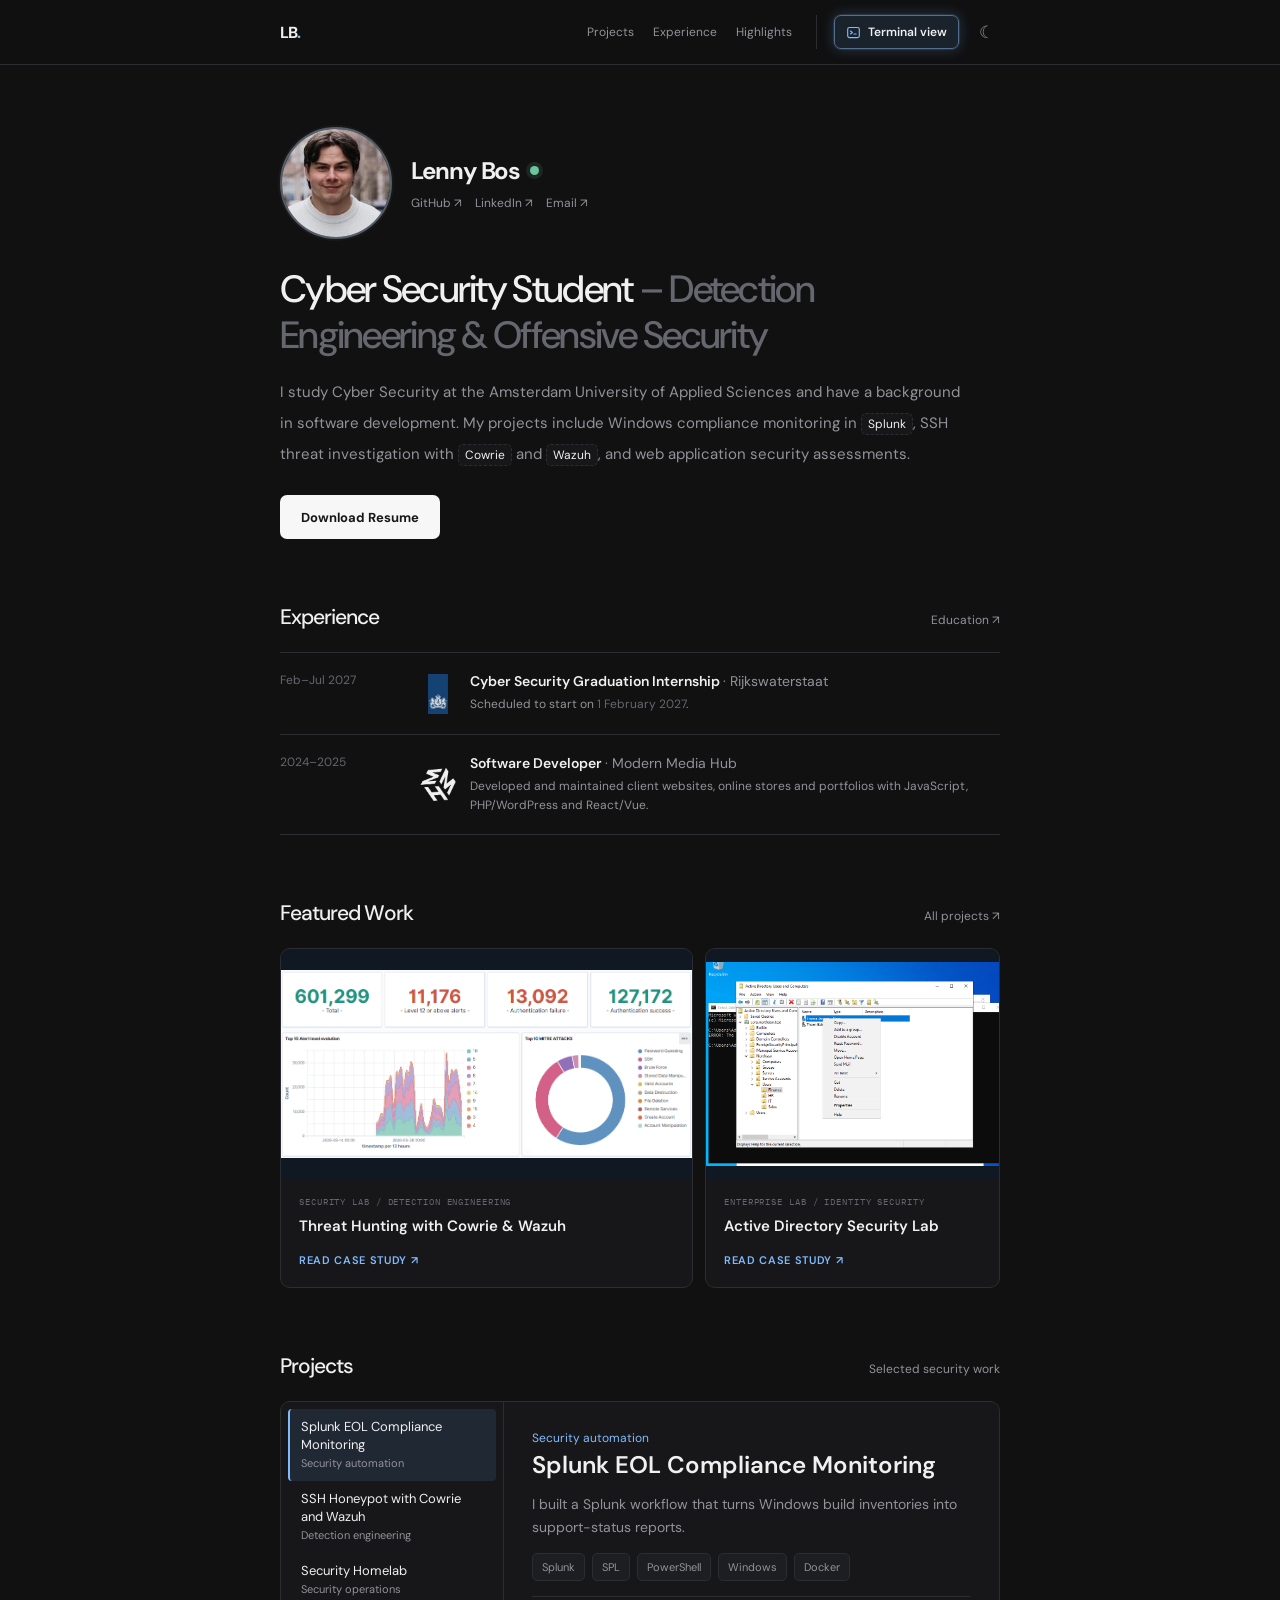
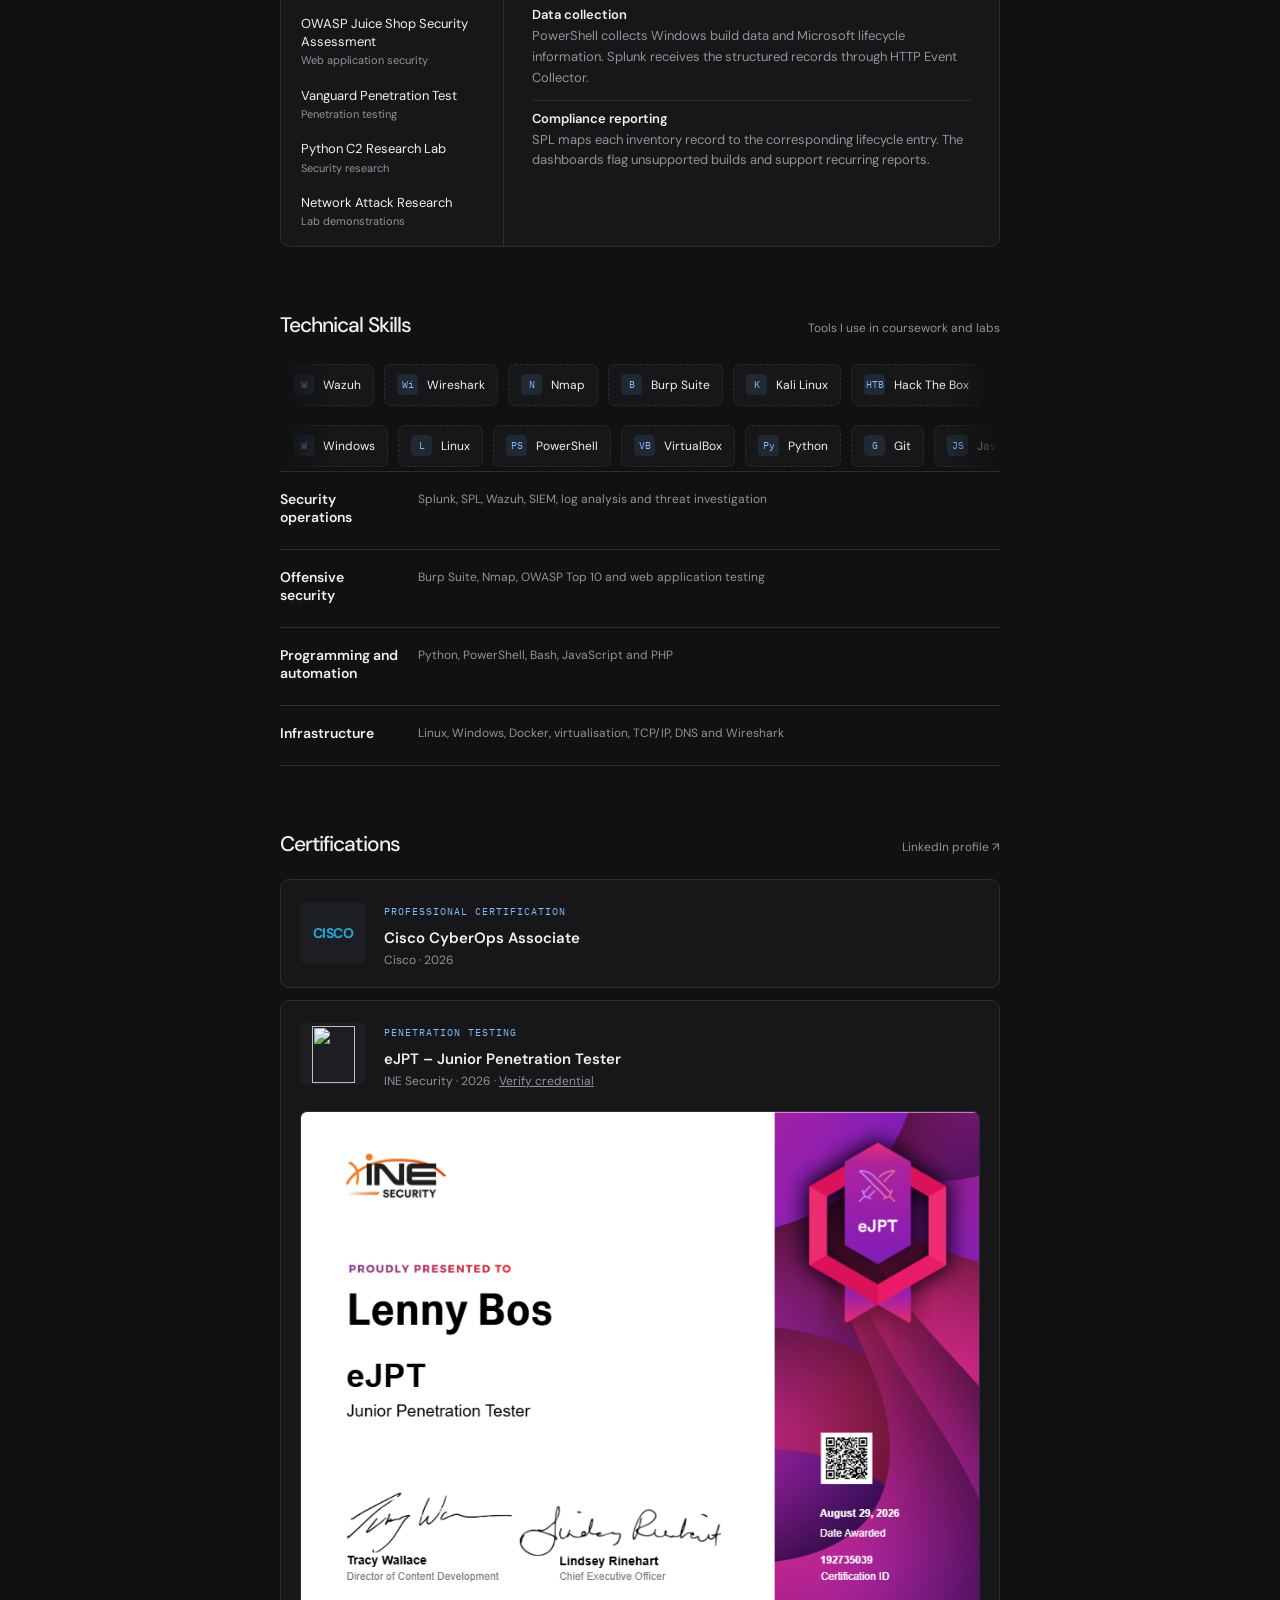
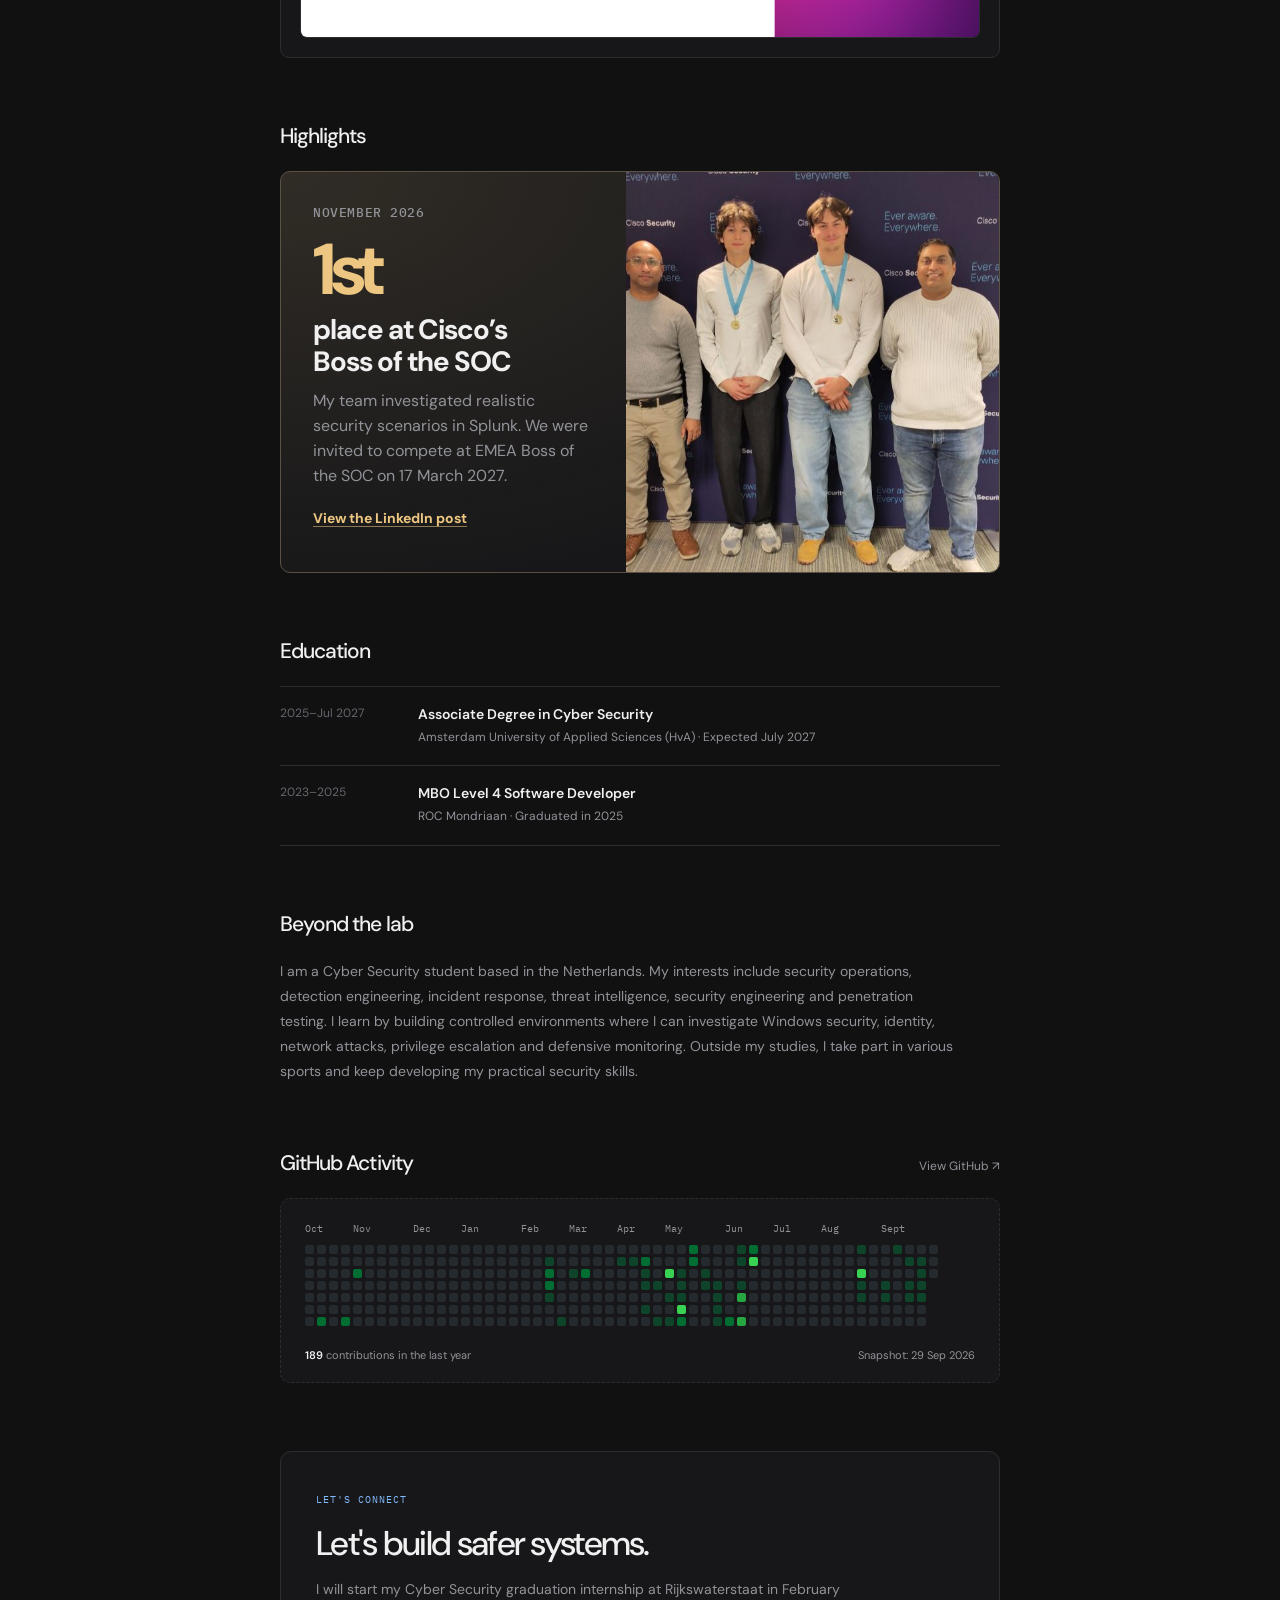
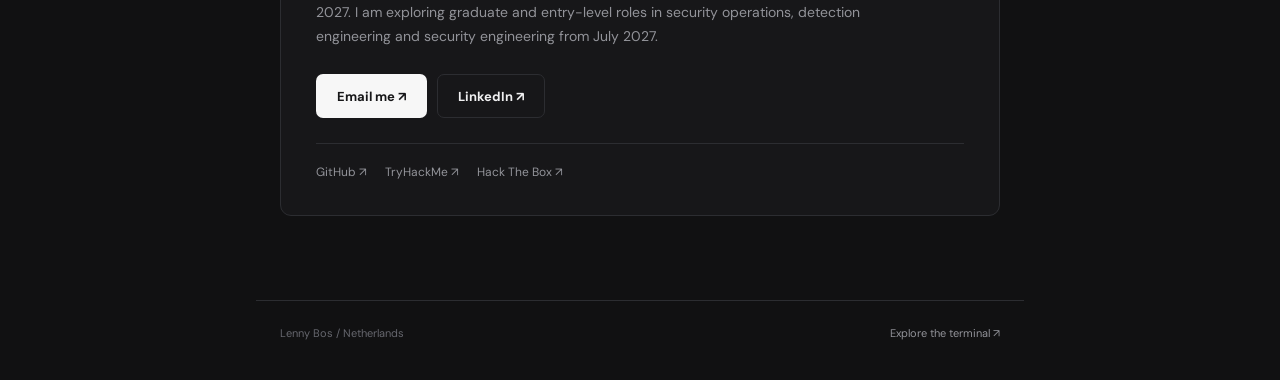
==== index.html @ 0b6cecb2 "a" ====
<!doctype html>
<html lang="en">
<head>
  <meta charset="UTF-8" />
  <meta name="viewport" content="width=device-width, initial-scale=1.0" />
  <meta name="color-scheme" content="dark light" />
  <title>Lenny Bos - Cyber Security Portfolio</title>
  <link rel="icon" href="./favicon.ico" sizes="16x16 32x32 48x48" />
  <meta name="description" content="Lenny Bos is a Cyber Security student and incoming Rijkswaterstaat intern. Explore projects in detection engineering, Splunk, Wazuh and web application security." />
  <link rel="preconnect" href="https://fonts.googleapis.com" />
  <link rel="preconnect" href="https://fonts.gstatic.com" crossorigin />
  <link href="https://fonts.googleapis.com/css2?family=DM+Sans:wght@400;500;600;700&family=IBM+Plex+Mono:wght@400;500;600&display=swap" rel="stylesheet" />
  <link rel="stylesheet" href="./portfolio.css" />
</head>
<body class="page-portfolio">
  <header class="site-header">
    <div class="site-header__inner">
      <a class="brand" href="#top" aria-label="Lenny Bos, back to top">LB<span>.</span></a>
      <nav class="site-nav" aria-label="Main navigation">
        <a href="#projects">Projects</a><a href="#experience">Experience</a><a href="#highlights">Highlights</a>
      </nav>
      <div class="site-actions">
        <a class="terminal-link" href="./terminal.html">
          <svg class="terminal-link__icon" viewBox="0 0 20 20" fill="none" aria-hidden="true" focusable="false">
            <rect x="2.25" y="3.25" width="15.5" height="13.5" rx="2.5" stroke="currentColor" stroke-width="1.5" />
            <path d="m6 8 2.5 2L6 12m4.5 0h3" stroke="currentColor" stroke-width="1.5" stroke-linecap="round" stroke-linejoin="round" />
          </svg>
          <span>Terminal view</span>
        </a>
        <button class="theme-toggle" type="button" aria-label="Enable light mode" aria-pressed="true"><span class="theme-toggle__icon" aria-hidden="true">☀</span><span class="theme-toggle__icon" aria-hidden="true">☾</span></button>
      </div>
    </div>
  </header>
  <main class="site-main" id="top">
    <section class="hero" aria-labelledby="hero-name">
      <div class="identity">
        <div class="avatar"><img src="./media/lenny-bos.webp" alt="Portrait of Lenny Bos" width="112" height="112" /></div>
        <div class="identity__copy">
          <div class="identity__name-line"><h1 id="hero-name">Lenny Bos</h1><span class="availability-dot" title="Exploring graduate and entry-level opportunities from July 2027" aria-hidden="true"></span></div>
          <div class="socials" aria-label="Profiles and contact">
            <a href="https://github.com/johanlieber23" target="_blank" rel="noopener noreferrer">GitHub ↗</a>
            <a href="https://www.linkedin.com/in/lennybos" target="_blank" rel="noopener noreferrer">LinkedIn ↗</a>
            <a href="mailto:lenny.bos07@gmail.com">Email ↗</a>
          </div>
        </div>
      </div>
      <h2 class="hero__headline">Cyber Security Student <span>– Detection Engineering &amp; Offensive Security</span></h2>
      <p class="hero__intro">I study Cyber Security at the Amsterdam University of Applied Sciences and have a background in software development. My projects include Windows compliance monitoring in <span class="inline-tag">Splunk</span>, SSH threat investigation with <span class="inline-tag">Cowrie</span> and <span class="inline-tag">Wazuh</span>, and web application security assessments.</p>
      <a class="button button--primary" href="./cv/CV_LENNY_BOS.pdf" download="Lenny_Bos_Resume.pdf">Download Resume</a>
    </section>

    <section class="section" id="experience" aria-labelledby="experience-title">
      <div class="section-heading"><h2 id="experience-title">Experience</h2><a href="#education">Education ↗</a></div>
      <div class="experience-list">
        <article class="experience-item">
          <time>Feb–Jul 2027</time>
          <div class="experience-item__body">
            <span class="experience-logo experience-logo--rijkswaterstaat" aria-hidden="true"></span>
            <div><h3>Cyber Security Graduation Internship <span>· Rijkswaterstaat</span></h3><p>Scheduled to start on <time datetime="2027-02-01">1 February 2027</time>.</p></div>
          </div>
        </article>
        <article class="experience-item">
          <time>2024–2025</time>
          <div class="experience-item__body">
            <span class="experience-logo experience-logo--modern-media-hub" aria-hidden="true"></span>
            <div><h3>Software Developer <span>· Modern Media Hub</span></h3><p>Developed and maintained client websites, online stores and portfolios with JavaScript, PHP/WordPress and React/Vue.</p></div>
          </div>
        </article>
      </div>
    </section>

    <section class="section featured" aria-labelledby="featured-title">
      <div class="section-heading"><h2 id="featured-title">Featured Work</h2><a href="#projects">All projects ↗</a></div>
      <div class="featured-grid">
        <a class="feature-card feature-card--hunt" id="cowrie-writeup" href="https://medium.com/meetcyber/building-a-threat-hunting-lab-with-cowrie-wazuh-analyzing-nearly-600-000-real-attack-events-12b21b0440cb" target="_blank" rel="noopener noreferrer">
          <div class="feature-card__visual"><img class="feature-card__image" src="./media/wazuh-threat-hunting.png" alt="Wazuh dashboard showing 601,299 attack events and top MITRE ATT&CK categories" width="953" height="434" loading="lazy" /></div>
          <div class="feature-card__caption"><span>SECURITY LAB / DETECTION ENGINEERING</span><h3>Threat Hunting with Cowrie &amp; Wazuh</h3><small>Read case study ↗</small></div>
        </a>
        <a class="feature-card feature-card--ad" id="active-directory-writeup" href="https://medium.com/@lb0z/building-my-first-enterprise-active-directory-lab-from-scratch-e3ef325e29bb?sharedUserId=lb0z" target="_blank" rel="noopener noreferrer">
          <div class="feature-card__visual"><img class="feature-card__image" src="./media/active-directory-lab.png" alt="Active Directory Users and Computers in the enterprise lab" width="930" height="650" loading="lazy" /></div>
          <div class="feature-card__caption"><span>ENTERPRISE LAB / IDENTITY SECURITY</span><h3>Active Directory Security Lab</h3><small>Read case study ↗</small></div>
        </a>
      </div>
    </section>

    <section class="section" id="projects" aria-labelledby="projects-title">
      <div class="section-heading"><h2 id="projects-title">Projects</h2><span>Selected security work</span></div>
      <div class="project-list project-list--compact">
        <article class="project" id="splunk-eol">
          <div class="project__icon" aria-hidden="true">01</div>
          <div class="project__body">
            <div class="project__top"><h3>Splunk EOL Compliance Monitoring</h3><span>Security automation</span></div>
            <p>I built a Splunk workflow that turns Windows build inventories into support-status reports.</p>
            <ul class="project__tags"><li>Splunk</li><li>SPL</li><li>PowerShell</li><li>Windows</li><li>Docker</li></ul>
            <dl class="project__details">
              <div><dt>Data collection</dt><dd>PowerShell collects Windows build data and Microsoft lifecycle information. Splunk receives the structured records through HTTP Event Collector.</dd></div>
              <div><dt>Compliance reporting</dt><dd>SPL maps each inventory record to the corresponding lifecycle entry. The dashboards flag unsupported builds and support recurring reports.</dd></div>
            </dl>
          </div>
        </article>
        <article class="project" id="cowrie-wazuh">
          <div class="project__icon" aria-hidden="true">02</div>
          <div class="project__body">
            <div class="project__top"><h3>SSH Honeypot with Cowrie and Wazuh</h3><span>Detection engineering</span></div>
            <p>I deployed a public Cowrie SSH honeypot and built a Wazuh dashboard to investigate real login attempts and session activity.</p>
            <ul class="project__tags"><li>Cowrie</li><li>Wazuh</li><li>OpenSearch</li><li>Linux</li><li>SSH</li><li>Log analysis</li></ul>
            <dl class="project__details">
              <div><dt>Detection pipeline</dt><dd>Cowrie records SSH interactions. I wrote Wazuh decoders and rules to turn those logs into alerts indexed in OpenSearch.</dd></div>
              <div><dt>Investigation</dt><dd>The honeypot collected roughly 600,000 attack events in just over two weeks. I reconstructed a session in Wazuh and found that the alert label alone gave an incomplete picture of the activity.</dd></div>
              <div><dt>In development</dt><dd>I’m integrating threat intelligence and adding new detections in Wazuh.</dd></div>
            </dl>
            <div class="project__links">
              <a href="https://medium.com/meetcyber/building-a-threat-hunting-lab-with-cowrie-wazuh-analyzing-nearly-600-000-real-attack-events-12b21b0440cb" target="_blank" rel="noopener noreferrer">Read the Cowrie case study</a>
            </div>
          </div>
        </article>
        <article class="project" id="security-homelab">
          <div class="project__icon" aria-hidden="true">03</div>
          <div class="project__body">
            <div class="project__top"><h3>Security Homelab</h3><span>Security operations</span></div>
            <p>I built an isolated lab to practise investigating security events in Wazuh.</p>
            <ul class="project__tags"><li>Wazuh</li><li>VirtualBox</li><li>Linux</li><li>Windows</li><li>SIEM</li></ul>
            <dl class="project__details">
              <div><dt>Lab setup</dt><dd>I separated the simulation, target and monitoring roles across virtual machines in VirtualBox and configured Wazuh for central monitoring.</dd></div>
              <div><dt>Alert review</dt><dd>I compared known activity from controlled simulations with the events and alerts visible in the SIEM.</dd></div>
            </dl>
            <div class="project__links">
              <a href="https://medium.com/@lb0z/building-my-first-enterprise-active-directory-lab-from-scratch-e3ef325e29bb" target="_blank" rel="noopener noreferrer">Related write-up: Active Directory lab</a>
            </div>
          </div>
        </article>
        <article class="project" id="juice-shop">
          <div class="project__icon" aria-hidden="true">04</div>
          <div class="project__body">
            <div class="project__top"><h3>OWASP Juice Shop Security Assessment</h3><span>Web application security</span></div>
            <p>I assessed an intentionally vulnerable web application in a controlled lab using Burp Suite and the OWASP Top 10.</p>
            <ul class="project__tags"><li>Burp Suite</li><li>OWASP Top 10</li><li>Web application testing</li></ul>
            <dl class="project__details">
              <div><dt>Scope</dt><dd>The assessment covered SQL injection, cross-site scripting, insecure direct object references and authentication weaknesses.</dd></div>
              <div><dt>Reporting</dt><dd>I documented the impact of each finding and possible fixes.</dd></div>
            </dl>
          </div>
        </article>
        <details class="project-list__more">
          <summary>More projects (3)</summary>
          <div class="project-list">
            <article class="project" id="vanguard-pentest"><div class="project__icon" aria-hidden="true">05</div><div class="project__body"><div class="project__top"><h3>Vanguard Penetration Test</h3><span>Penetration testing</span></div><p>I reviewed Windows privilege boundaries in a grey-box assessment and documented the risks and recommended fixes in a report.</p><ul class="project__tags"><li>Windows</li><li>PowerShell</li><li>PrivescCheck</li><li>Reporting</li></ul><p class="project__note">School assessment in a controlled lab for a fictional organisation.</p><div class="project__links"><a href="./documents/Pentest_Vanguard.pdf" target="_blank" rel="noopener noreferrer">Read the assessment report (PDF)</a></div></div></article>
            <article class="project" id="python-c2"><div class="project__icon" aria-hidden="true">06</div><div class="project__body"><div class="project__top"><h3>Python C2 Research Lab</h3><span>Security research</span></div><p>Python-based remote administration proof of concept controlled through a Discord bot, built to study command-and-control behaviour and its defensive implications.</p><ul class="project__tags"><li>Python</li><li>C2 research</li><li>Isolated lab</li></ul><p class="project__note">Source code and downloads are intentionally unpublished.</p></div></article>
            <article class="project" id="network-attack-research"><div class="project__icon" aria-hidden="true">07</div><div class="project__body"><div class="project__top"><h3>Network Attack Research</h3><span>Lab demonstrations</span></div><p>Controlled demonstrations of network attack techniques, their impact and how to detect or mitigate them.</p><div class="project__links"><a href="https://youtu.be/Q5j742jkTKk" target="_blank" rel="noopener noreferrer">Man-in-the-Middle ↗</a><a href="https://youtu.be/SgbNDNdCYZ4" target="_blank" rel="noopener noreferrer">DNS Spoofing ↗</a><a href="https://youtu.be/0zw26tSzFls" target="_blank" rel="noopener noreferrer">DoS Research ↗</a></div></div></article>
          </div>
        </details>
      </div>
    </section>

    <section class="section" id="technologies" aria-labelledby="technologies-title">
      <div class="section-heading"><h2 id="technologies-title">Technical Skills</h2><span>Tools I use in coursework and labs</span></div>
      <div class="tech-marquee" data-tech-list="security" aria-label="Security and monitoring tools"><p>Wazuh · Wireshark · Nmap · Burp Suite · Kali Linux · Hack The Box · TryHackMe</p></div>
      <div class="tech-marquee tech-marquee--reverse" data-tech-list="development" aria-label="Systems and development tools"><p>Windows · Linux · PowerShell · VirtualBox · Python · Git · JavaScript · React · WordPress</p></div>
      <div>
        <div class="education-item"><h3>Security operations</h3><p>Splunk, SPL, Wazuh, SIEM, log analysis and threat investigation</p></div>
        <div class="education-item"><h3>Offensive security</h3><p>Burp Suite, Nmap, OWASP Top 10 and web application testing</p></div>
        <div class="education-item"><h3>Programming and automation</h3><p>Python, PowerShell, Bash, JavaScript and PHP</p></div>
        <div class="education-item"><h3>Infrastructure</h3><p>Linux, Windows, Docker, virtualisation, TCP/IP, DNS and Wireshark</p></div>
      </div>
    </section>

    <section class="section" id="certifications" aria-labelledby="certifications-title">
      <div class="section-heading"><h2 id="certifications-title">Certifications</h2><a href="https://www.linkedin.com/in/lennybos/" target="_blank" rel="noopener noreferrer">LinkedIn profile ↗</a></div>
      <div class="certificate-list">
        <article class="certificate"><div class="certificate__issuer certificate__issuer--cisco" aria-hidden="true"><img src="https://cdn.simpleicons.org/cisco/1BA0D7" alt="" width="44" height="44" loading="lazy" onerror="this.hidden=true;this.nextElementSibling.hidden=false"><span hidden>CISCO</span></div><div><span class="eyebrow">PROFESSIONAL CERTIFICATION</span><h3>Cisco CyberOps Associate</h3><p>Cisco · 2026</p></div></article>
        <article class="certificate certificate--document">
          <div class="certificate__summary">
            <div class="certificate__issuer certificate__issuer--ine" aria-hidden="true"><img src="https://us-east-1.graphassets.com/AwCYQkwjSUCbfkm08Ct1Mz/cmcc3wze0lx3007irps13e6k3" alt="" width="43" height="57" loading="lazy" /></div>
            <div><span class="eyebrow">PENETRATION TESTING</span><h3>eJPT – Junior Penetration Tester</h3><p>INE Security · 2026 · <a href="https://certs.ine.com/be597e32-3354-403e-9b17-cd4957b61afb" target="_blank" rel="noopener noreferrer">Verify credential</a></p></div>
          </div>
          <a class="certificate__document-link" href="./media/ejpt-certificate-lenny-bos.png" target="_blank" rel="noopener noreferrer" aria-label="View Lenny Bos's eJPT certificate at full size">
            <img class="certificate__document-image" src="./media/ejpt-certificate-lenny-bos.png" alt="eJPT Junior Penetration Tester certificate awarded to Lenny Bos on August 29, 2026" width="783" height="607" loading="lazy" />
          </a>
        </article>
      </div>
    </section>

    <section class="section" id="highlights" aria-labelledby="highlights-title">
      <div class="section-heading"><h2 id="highlights-title">Highlights</h2></div>
      <article class="highlight-award" id="bots-achievement">
        <div class="highlight-award__body">
          <time class="highlight-meta" datetime="2026-11">November 2026</time>
          <h3><strong>1st</strong> place at Cisco’s<br /> Boss of the SOC</h3>
          <p>My team investigated realistic security scenarios in Splunk. We were invited to compete at EMEA Boss of the SOC on <time datetime="2027-03-17">17 March 2027</time>.</p>
          <a class="highlight-link" href="https://nl.linkedin.com/posts/lennybos_cybersecurity-splunk-bots-activity-7529114454551203840-PKvB" target="_blank" rel="noopener noreferrer">View the LinkedIn post</a>
        </div>
        <img class="highlight-award__photo" src="./media/bots-first-place.jpg" alt="Two medal winners and two other attendees in front of the Cisco Security backdrop" width="800" height="600" loading="lazy" decoding="async" />
      </article>
    </section>

    <section class="section" id="education" aria-labelledby="education-title">
      <div class="section-heading"><h2 id="education-title">Education</h2></div>
      <div class="education-item"><time>2025–Jul 2027</time><div><h3>Associate Degree in Cyber Security</h3><p>Amsterdam University of Applied Sciences (HvA) · Expected July 2027</p></div></div>
      <div class="education-item"><time>2023–2025</time><div><h3>MBO Level 4 Software Developer</h3><p>ROC Mondriaan · Graduated in 2025</p></div></div>
    </section>

    <section class="section about" id="about" aria-labelledby="about-title"><div class="section-heading"><h2 id="about-title">Beyond the lab</h2></div><p>I am a Cyber Security student based in the Netherlands. My interests include security operations, detection engineering, incident response, threat intelligence, security engineering and penetration testing. I learn by building controlled environments where I can investigate Windows security, identity, network attacks, privilege escalation and defensive monitoring. Outside my studies, I take part in various sports and keep developing my practical security skills.</p></section>

    <section class="section" id="github-activity" aria-labelledby="github-activity-title">
      <div class="section-heading"><h2 id="github-activity-title">GitHub Activity</h2><a href="https://github.com/johanlieber23" target="_blank" rel="noopener noreferrer">View GitHub ↗</a></div>
      <div class="github-activity">
        <div class="github-activity__scroll" aria-label="GitHub contributions from 28 September 2025 to 29 September 2026">
          <div class="github-activity__months" id="github-months" aria-hidden="true"></div>
          <div class="github-activity__grid" id="github-grid" role="img" aria-label="189 GitHub contributions from 28 September 2025 to 29 September 2026"></div>
        </div>
        <div class="github-activity__footer"><span><strong>189</strong> contributions in the last year</span><span>Snapshot: 29 Sep 2026</span></div>
      </div>
    </section>

    <section class="contact" id="contact" aria-labelledby="contact-title"><span class="eyebrow">LET'S CONNECT</span><h2 id="contact-title">Let's build safer systems.</h2><p>I will start my Cyber Security graduation internship at Rijkswaterstaat in February 2027. I am exploring graduate and entry-level roles in security operations, detection engineering and security engineering from July 2027.</p><div class="contact__actions"><a class="button button--primary" href="mailto:lenny.bos07@gmail.com">Email me ↗</a><a class="button button--secondary" href="https://www.linkedin.com/in/lennybos" target="_blank" rel="noopener noreferrer">LinkedIn ↗</a></div><div class="contact__profiles"><a href="https://github.com/johanlieber23" target="_blank" rel="noopener noreferrer">GitHub ↗</a><a href="https://tryhackme.com/p/lb0z" target="_blank" rel="noopener noreferrer">TryHackMe ↗</a><a href="https://ctf.hackthebox.com/user/profile/1011845" target="_blank" rel="noopener noreferrer">Hack The Box ↗</a></div></section>
  </main>
  <footer class="site-footer"><span>Lenny Bos / Netherlands</span><a href="./terminal.html">Explore the terminal ↗</a></footer>
  <script src="./theme.js" defer></script>
  <script src="./portfolio.js" defer></script>
  <script src="./project-layouts.js" defer></script>
</body>
</html>
---- portfolio.css ----
:root {
  --bg: #111112;
  --surface: #171719;
  --surface-raised: #1d1e21;
  --line: #2c2d31;
  --text: #f0f0f1;
  --muted: #929399;
  --subtle: #66676e;
  --accent: #80bbff;
  --accent-soft: rgba(96, 163, 238, .12);
  --white-button: #f7f7f7;
  --button-text: #171719;
  color-scheme: dark;
}
html[data-theme="light"] {
  --bg: #fafafa;
  --surface: #fff;
  --surface-raised: #f1f3f5;
  --line: #e3e5e8;
  --text: #202126;
  --muted: #63666f;
  --subtle: #8b8f97;
  --accent: #1769bc;
  --accent-soft: rgba(23, 105, 188, .09);
  --white-button: #202126;
  --button-text: #fff;
  color-scheme: light;
}
* { box-sizing: border-box; }
html { scroll-behavior: smooth; }
body { margin: 0; background: var(--bg); color: var(--text); font-family: "DM Sans", Arial, sans-serif; -webkit-font-smoothing: antialiased; }
a { color: inherit; }
button { font: inherit; }
::selection { background: var(--accent); color: var(--bg); }
:focus-visible { outline: 2px solid var(--accent); outline-offset: 4px; }

.site-header { position: sticky; top: 0; z-index: 10; border-bottom: 1px solid var(--line); background: color-mix(in srgb, var(--bg) 91%, transparent); backdrop-filter: blur(14px); }
.site-header__inner { width: min(768px, 100%); min-height: 64px; margin: auto; padding: 0 24px; display: flex; align-items: center; gap: 24px; }
.brand { font-size: 16px; font-weight: 700; letter-spacing: -.055em; text-decoration: none; margin-right: auto; }
.brand span { color: var(--accent); }
.site-nav, .site-actions { display: flex; align-items: center; gap: 19px; }
.site-nav a, .terminal-link { color: var(--muted); font-size: 12px; text-decoration: none; white-space: nowrap; transition: color .2s; }
.site-nav a:hover, .terminal-link:hover, .socials a:hover { color: var(--text); }
.site-actions { gap: 13px; padding-left: 17px; border-left: 1px solid var(--line); }
.terminal-link { display: inline-flex; align-items: center; gap: 7px; padding: 8px 11px; border: 1px solid color-mix(in srgb, var(--accent) 45%, var(--line)); border-radius: 7px; background: var(--accent-soft); color: var(--text); font-weight: 600; box-shadow: 0 0 0 1px color-mix(in srgb, var(--accent) 12%, transparent), 0 0 14px color-mix(in srgb, var(--accent) 24%, transparent); transition: border-color .2s, box-shadow .2s, transform .2s; }
.terminal-link:hover { border-color: var(--accent); box-shadow: 0 0 0 1px color-mix(in srgb, var(--accent) 28%, transparent), 0 0 22px color-mix(in srgb, var(--accent) 38%, transparent); transform: translateY(-1px); }
.terminal-link__icon { width: 15px; height: 15px; flex: none; color: var(--accent); }
.theme-toggle { width: 28px; height: 28px; display: grid; place-items: center; border: 0; padding: 0; background: transparent; color: var(--muted); cursor: pointer; }
.theme-toggle:hover { color: var(--text); }
.theme-toggle__icon { grid-area: 1 / 1; font-size: 17px; line-height: 1; }
.theme-toggle__icon:first-child { display: none; }
html[data-theme="light"] .theme-toggle__icon:first-child { display: block; }
html[data-theme="light"] .theme-toggle__icon:last-child { display: none; }

.site-main { width: min(768px, 100%); margin: 0 auto; padding: 0 24px 84px; }
.hero { padding: 62px 0 0; }
.identity { display: flex; align-items: center; gap: 19px; margin-bottom: 28px; }
.avatar { width: 112px; height: 112px; flex: none; overflow: hidden; border: 2px solid #555d68; border-radius: 50%; background: #192938; box-shadow: 0 0 0 2px rgba(255,255,255,.03); }
.avatar img { display: block; width: 100%; height: 100%; object-fit: cover; }
.identity__name-line { display: flex; align-items: center; gap: 10px; }
.identity h1 { margin: 0; font-size: 24px; font-weight: 700; letter-spacing: -.045em; }
.availability-dot, .status-light { display: inline-block; width: 9px; height: 9px; flex: none; border-radius: 50%; background: #6ec49c; box-shadow: 0 0 0 4px rgba(110,196,156,.12); }
.socials { display: flex; flex-wrap: wrap; gap: 13px; margin-top: 9px; }
.socials a { color: var(--muted); font-size: 12px; text-decoration: none; transition: color .2s; }
.hero__headline { max-width: 700px; margin: 0 0 19px; font-size: clamp(28px, 4vw, 38px); line-height: 1.2; font-weight: 500; letter-spacing: -.045em; }
.hero__headline span { color: var(--subtle); }
.hero__intro { max-width: 690px; margin: 0 0 26px; color: var(--muted); font-size: 15px; line-height: 2.05; }
.inline-tag { padding: 2px 6px; border: 1px dashed var(--line); border-radius: 5px; background: var(--surface); color: var(--text); font-size: 12px; white-space: nowrap; }
.button { display: inline-flex; align-items: center; justify-content: center; gap: 14px; min-height: 44px; padding: 0 20px; border: 1px solid transparent; border-radius: 7px; font-size: 13px; font-weight: 700; text-decoration: none; transition: transform .2s, background .2s, border-color .2s; }
.button:hover { transform: translateY(-2px); }
.button--primary { background: var(--white-button); color: var(--button-text); }
.button--secondary { background: transparent; color: var(--text); border-color: var(--line); }
.button--secondary:hover { border-color: var(--muted); }
.hero__status { display: flex; flex-wrap: wrap; align-items: center; gap: 10px; margin-top: 37px; padding: 16px 0; border-top: 1px solid var(--line); color: var(--muted); font-size: 12px; }
.hero__status .status-light { width: 7px; height: 7px; }
.hero__status strong { margin-left: auto; color: var(--text); font-weight: 500; }

.section { padding-top: 64px; scroll-margin-top: 80px; }
.section-heading { display: flex; align-items: baseline; justify-content: space-between; gap: 16px; margin-bottom: 21px; }
.section-heading h2 { margin: 0; font-size: 21px; font-weight: 500; letter-spacing: -.045em; }
.section-heading a, .section-heading > span { color: var(--muted); font-size: 12px; text-decoration: none; }
.section-heading a:hover { color: var(--text); }
.experience-list { border-top: 1px solid var(--line); }
.experience-item { display: grid; grid-template-columns: 120px minmax(0, 1fr); gap: 18px; padding: 19px 0; border-bottom: 1px solid var(--line); }
.experience-item__body { display: grid; grid-template-columns: 40px minmax(0, 1fr); align-items: center; gap: 12px; }
.experience-logo { display: block; width: 40px; height: 40px; justify-self: center; }
.experience-logo--rijkswaterstaat {
  /* Show only the blue emblem from the supplied image. */
  width: 19.75px;
  background: url("./media/rijkswaterstaat-logo.jpg") -11.96px -13.1px / 87.52px 63.13px no-repeat;
}
.experience-logo--modern-media-hub {
  /* Subtract the source luminance so its white backdrop becomes transparent. */
  background: var(--text);
  mask-image: linear-gradient(#000, #000), url("./media/modern-media-hub-logo.png");
  mask-mode: alpha, luminance;
  mask-composite: subtract;
  mask-size: 100% 100%, 150px auto;
  mask-position: center, -19px -54px;
  mask-repeat: no-repeat;
}
.experience-item time, .education-item time { color: var(--subtle); font-size: 12px; }
.experience-item h3, .education-item h3 { margin: 0 0 5px; font-size: 14px; font-weight: 600; }
.experience-item h3 span { color: var(--muted); font-weight: 400; }
.experience-item p, .education-item p { margin: 0; color: var(--muted); font-size: 12px; line-height: 1.6; }

.featured-grid { display: grid; grid-template-columns: 1.4fr 1fr; gap: 12px; }
.feature-card { display: flex; flex-direction: column; min-width: 0; overflow: hidden; border: 1px solid var(--line); border-radius: 10px; background: var(--surface); text-decoration: none; transition: border-color .2s, transform .2s; }
.feature-card:hover { transform: translateY(-3px); border-color: #536e89; }
.feature-card__visual { display: grid; place-items: center; height: 230px; overflow: hidden; background: #101923; }
.feature-card__image { display: block; width: 100%; height: 100%; object-fit: contain; }
.feature-card__caption { display: flex; flex-direction: column; flex: 1; padding: 17px 18px 20px; }
.feature-card__caption > span { color: var(--subtle); font: 9px "IBM Plex Mono", monospace; letter-spacing: .1em; }
.feature-card__caption h3 { margin: 9px 0 16px; font-size: 15px; font-weight: 600; line-height: 1.4; }
.feature-card__caption small { margin-top: auto; color: var(--accent); font-size: 11px; font-weight: 600; text-transform: uppercase; letter-spacing: .06em; }

.project-list { display: grid; gap: 13px; }
.project { display: flex; gap: 18px; padding: 18px; border: 1px dashed var(--line); border-radius: 10px; background: var(--surface); }
.project__icon { display: grid; place-items: center; flex: none; width: 40px; height: 40px; border: 1px solid var(--line); border-radius: 8px; background: var(--surface-raised); color: var(--accent); font: 12px "IBM Plex Mono", monospace; }
.project__body { min-width: 0; flex: 1; }
.project__top { display: flex; align-items: baseline; justify-content: space-between; gap: 12px; }
.project h3 { margin: 1px 0 8px; font-size: 15px; font-weight: 600; }
.project__top span { color: var(--subtle); font-size: 11px; white-space: nowrap; }
.project p { margin: 0; color: var(--muted); font-size: 13px; line-height: 1.65; }
.project__tags, .stack-tags { display: flex; flex-wrap: wrap; gap: 7px; padding: 0; list-style: none; }
.project__tags { margin: 14px 0; }
.project__tags li, .stack-tags li { padding: 6px 9px; border: 1px solid var(--line); border-radius: 5px; background: var(--surface-raised); color: var(--muted); font-size: 11px; }
.project .project__note { margin: 9px 0 0; color: var(--subtle); font-size: 11px; }
.project a { display: inline-block; margin-top: 14px; color: var(--accent); font-size: 12px; font-weight: 600; text-decoration: none; }
.project a:hover { text-decoration: underline; }
.project__links { display: flex; flex-wrap: wrap; gap: 2px 15px; }
.project__details { display: grid; gap: 11px; margin: 15px 0 0; }
.project__details > div { border-top: 1px solid var(--line); padding-top: 9px; }
.project__details dt { font-size: 13px; font-weight: 600; }
.project__details dd { margin: 3px 0 0; color: var(--muted); font-size: 13px; line-height: 1.6; }

.project-list--compact { grid-template-columns: repeat(2, minmax(0, 1fr)); }
.project-list--compact > .project .project__top { display: block; }
.project-list--compact > .project .project__top span { display: block; margin-bottom: 9px; white-space: normal; }
.project-list__more { grid-column: 1 / -1; }
.project-list__more > summary {
  min-height: 44px;
  padding: 11px 17px;
  border: 1px solid var(--line);
  border-radius: 9px;
  background: var(--surface);
  color: var(--accent);
  cursor: pointer;
}
.project-list__more > summary:hover { border-color: var(--accent); }
.project-list__more[open] > summary { margin-bottom: 13px; }

@media (max-width: 620px) {
  .project-list--compact { grid-template-columns: 1fr; }
}

.project-preview--index, .project-preview--spotlight {
  border: 1px solid var(--line);
  border-radius: 10px;
  background: var(--surface);
}
.project-preview--index { display: grid; grid-template-columns: minmax(0, 31%) minmax(0, 1fr); }
.project-preview__navigation { display: grid; align-content: start; border-right: 1px solid var(--line); padding: 7px; }
.project-preview__navigation a {
  display: flex;
  flex-direction: column;
  justify-content: center;
  gap: 2px;
  min-height: 44px;
  border-left: 2px solid transparent;
  border-radius: 4px;
  padding: 9px 11px;
  background: transparent;
  color: var(--text);
  text-decoration: none;
  font-size: 13px;
  line-height: 1.4;
}
.project-preview__navigation a small { color: var(--muted); font-size: 11px; }
.project-preview__navigation a:hover { background: var(--surface-raised); }
.project-preview__navigation a[aria-current="location"] {
  border-left-color: var(--accent);
  color: var(--text);
  background: var(--accent-soft);
}
.project-preview__navigation a:focus-visible { outline-offset: -2px; }
.project-preview__picker { display: none; }
.project-preview .project {
  display: block;
  margin: 0;
  padding: clamp(18px, 4vw, 28px);
  border: 0;
  background: transparent;
  scroll-margin-top: 80px;
}
.project-preview .project[hidden], .project-preview .project__icon { display: none; }
.project-preview .project__top {
  display: flex;
  flex-direction: column-reverse;
  align-items: start;
  gap: 4px;
  margin-bottom: 13px;
}
.project-preview .project__top span {
  margin: 0;
  color: var(--accent);
  font-size: 12px;
  white-space: normal;
}
.project-preview .project h3 { margin: 0; font-size: clamp(19px, 3vw, 24px); line-height: 1.25; }
.project-preview .project p { font-size: 14px; }
.project-preview .project .project__note { color: var(--muted); font-size: 12px; }
.project-preview .project__links { margin-top: 15px; padding-top: 6px; border-top: 1px solid var(--line); }
.project-preview .project__links a { display: inline-flex; align-items: center; min-height: 32px; margin-top: 0; }
.project-preview--spotlight .project { min-height: 240px; }
.project-preview--spotlight .project h3 { font-size: clamp(22px, 4vw, 32px); }
.project-preview--spotlight .project p { max-width: 67ch; }
.project-preview__controls { display: flex; justify-content: space-between; align-items: center; gap: 6px; padding: 7px 12px; border-top: 1px solid var(--line); }
.project-preview__controls button {
  min-height: 44px;
  padding: 4px 12px;
  border: 0;
  border-radius: 6px;
  background: transparent;
  color: var(--accent);
  font-size: 13px;
  cursor: pointer;
}
.project-preview__controls button:hover { background: var(--accent-soft); }
.project-preview__controls > span { color: var(--muted); font-size: 13px; white-space: nowrap; }
.project-preview__sr-only { position: absolute; width: 1px; height: 1px; overflow: hidden; clip-path: inset(50%); white-space: nowrap; }
.project-preview--accordion { display: grid; gap: 8px; }
.project-preview__disclosure { border: 1px solid var(--line); border-radius: 8px; background: var(--surface); }
.project-preview__disclosure > summary {
  display: grid;
  grid-template-columns: minmax(0, 1fr) auto 10px;
  align-items: center;
  gap: 14px;
  min-height: 46px;
  padding: 10px 16px;
  color: var(--text);
  list-style: none;
  cursor: pointer;
  font-size: 14px;
  font-weight: 600;
}
.project-preview__disclosure > summary::-webkit-details-marker { display: none; }
.project-preview__disclosure > summary:hover { color: var(--accent); }
.project-preview__disclosure > summary::after {
  content: "";
  width: 7px;
  height: 7px;
  border-bottom: 1px solid var(--accent);
  border-right: 1px solid var(--accent);
  transform: translateY(-2px) rotate(45deg);
}
.project-preview__disclosure[open] > summary::after { transform: translateY(2px) rotate(225deg); }
.project-preview__disclosure > summary small { color: var(--muted); font-size: 12px; font-weight: 400; }
.project-preview__disclosure .project { border-top: 1px solid var(--line); border-radius: 0; }
.project-preview__disclosure .project__top { display: none; }
@media (max-width: 560px) {
  .project-preview--index { display: block; }
  .project-preview__navigation { display: none; }
  .project-preview__picker {
    display: block;
    width: calc(100% - 20px);
    min-height: 44px;
    margin: 10px 10px 0;
    padding: 5px 8px;
    border: 1px solid var(--line);
    border-radius: 6px;
    background: var(--surface-raised);
    color: var(--text);
    font: inherit;
    font-size: 13px;
  }
  .project-preview__disclosure > summary { grid-template-columns: minmax(0, 1fr) 10px; gap: 10px; }
  .project-preview__disclosure > summary small { display: none; }
}

.tech-marquee { position: relative; overflow: hidden; padding: 4px 0; mask-image: linear-gradient(to right, transparent, #000 7%, #000 93%, transparent); }
.tech-marquee + .tech-marquee { margin-top: 11px; }
.tech-track { display: flex; width: max-content; animation: tech-slide 36s linear infinite; }
.tech-marquee--reverse .tech-track { animation-direction: reverse; animation-duration: 43s; }
.tech-marquee:hover .tech-track, .tech-marquee:focus-within .tech-track { animation-play-state: paused; }
.tech-set { display: flex; gap: 10px; padding-right: 10px; }
.tech-chip { display: inline-flex; align-items: center; flex: none; gap: 9px; min-height: 42px; padding: 8px 12px; border: 1px dashed var(--line); border-radius: 7px; background: var(--surface); color: var(--text); font-size: 12px; white-space: nowrap; }
.tech-chip img { display: block; width: 21px; height: 21px; object-fit: contain; }
.tech-chip__fallback { display: none; width: 21px; height: 21px; place-items: center; border-radius: 4px; background: var(--accent-soft); color: var(--accent); font: 10px "IBM Plex Mono", monospace; }
.tech-chip--fallback img { display: none; }
.tech-chip--fallback .tech-chip__fallback { display: grid; }
@keyframes tech-slide { to { transform: translateX(-50%); } }
.certificate-list { display: grid; gap: 12px; }
.certificate { display: flex; align-items: center; gap: 18px; padding: 19px; border: 1px solid var(--line); border-radius: 9px; background: var(--surface); }
.certificate__issuer { display: grid; place-items: center; flex: none; width: 66px; height: 62px; border-radius: 7px; background: var(--surface-raised); font-weight: 700; letter-spacing: -.04em; }
.certificate__issuer--cisco { color: #25a8e0; font-size: 14px; }
.certificate__issuer--ine { color: #ed594d; font-size: 19px; letter-spacing: .01em; }
.certificate__issuer img { display: block; max-width: 48px; max-height: 57px; object-fit: contain; }
.certificate__issuer img[hidden] { display: none; }
.certificate--document { display: block; }
.certificate__summary { display: flex; align-items: center; gap: 18px; }
.certificate__document-link { display: block; margin-top: 22px; overflow: hidden; border: 1px solid var(--line); border-radius: 7px; background: #fff; }
.certificate__document-image { display: block; width: 100%; height: auto; }
.certificate__document-link:hover { border-color: var(--accent); }

.certificate h3 { margin: 8px 0 4px; font-size: 15px; font-weight: 600; }
.certificate p { margin: 0; color: var(--muted); font-size: 12px; }
.highlight-award {
  --award-accent: #edc782;
  display: grid;
  grid-template-columns: minmax(0, .96fr) minmax(0, 1.04fr);
  overflow: hidden;
  border: 1px solid color-mix(in srgb, var(--award-accent) 24%, var(--line));
  border-radius: 10px;
  background: radial-gradient(ellipse at top left, color-mix(in srgb, var(--award-accent) 12%, transparent), transparent 75%), var(--surface);
  scroll-margin-top: 80px;
}
html[data-theme="light"] .highlight-award { --award-accent: #815019; }
.highlight-award__body { padding: clamp(1.25rem, 3.5vw, 2rem); }
.highlight-award__photo {
  display: block;
  width: 100%;
  height: 100%;
  min-height: 0;
  object-fit: cover;
  object-position: 44% 28%;
}
.highlight-meta {
  display: block;
  color: var(--muted);
  font: 500 .8125rem/1.4 "IBM Plex Mono", monospace;
  letter-spacing: .045em;
  text-transform: uppercase;
}
.highlight-award h3 { margin: .75rem 0; font-size: clamp(1.375rem, 3vw, 1.75rem); line-height: 1.12; letter-spacing: -.035em; }
.highlight-award h3 strong {
  display: block;
  margin-bottom: .5rem;
  color: var(--award-accent);
  font-size: clamp(3.25rem, 8vw, 4.5rem);
  font-weight: 700;
  line-height: 1;
  letter-spacing: -.075em;
}
.highlight-award p { margin: 0; color: var(--muted); font-size: 1rem; line-height: 1.55; }
.highlight-link {
  display: inline-flex;
  align-items: center;
  min-height: 44px;
  margin-top: .5rem;
  color: var(--award-accent);
  font-size: .875rem;
  font-weight: 700;
  text-decoration-color: color-mix(in srgb, currentColor 55%, transparent);
  text-underline-offset: .22em;
}
.highlight-link:hover { text-decoration-color: currentColor; }
.eyebrow { color: var(--accent); font: 10px "IBM Plex Mono", monospace; letter-spacing: .1em; }
.education-item { display: grid; grid-template-columns: 120px minmax(0, 1fr); gap: 18px; padding: 18px 0; border-top: 1px solid var(--line); }
.education-item:last-child { border-bottom: 1px solid var(--line); }
.about > p { max-width: 680px; margin: 0; color: var(--muted); font-size: 14px; line-height: 1.8; }

.github-activity { padding: 23px 24px 20px; border: 1px dashed var(--line); border-radius: 10px; background: var(--surface); }
.github-activity__scroll { max-width: 100%; overflow-x: auto; overflow-y: hidden; padding-bottom: 5px; scrollbar-width: none; }
.github-activity__scroll::-webkit-scrollbar { display: none; }
.github-activity__months, .github-activity__grid { position: relative; width: 636px; }
.github-activity__months { height: 23px; color: var(--muted); font: 10px "IBM Plex Mono", monospace; }
.github-activity__months span { position: absolute; top: 0; white-space: nowrap; }
.github-activity__grid { display: flex; gap: 3px; }
.github-activity__week { display: flex; flex: none; flex-direction: column; gap: 3px; }
.github-activity__day { width: 9px; height: 9px; border-radius: 2px; background: var(--heat-empty, #252a2f); }
.github-activity__day[data-level="1"] { background: #0e4429; }
.github-activity__day[data-level="2"] { background: #006d32; }
.github-activity__day[data-level="3"] { background: #26a641; }
.github-activity__day[data-level="4"] { background: #39d353; }
.github-activity__day--outside { visibility: hidden; }
.github-activity__footer { display: flex; justify-content: space-between; flex-wrap: wrap; gap: 6px 15px; margin-top: 17px; color: var(--muted); font-size: 11px; }
.github-activity__footer strong { color: var(--text); font-weight: 600; }
html[data-theme="light"] .github-activity__day { --heat-empty: #ebedf0; }

.contact { margin-top: 68px; padding: 35px; border: 1px solid var(--line); border-radius: 11px; background: var(--surface); scroll-margin-top: 80px; }
.contact h2 { margin: 13px 0 12px; font-size: clamp(26px, 4vw, 34px); font-weight: 500; letter-spacing: -.05em; }
.contact > p { max-width: 550px; margin: 0; color: var(--muted); font-size: 14px; line-height: 1.7; }
.contact__actions { display: flex; flex-wrap: wrap; gap: 10px; margin-top: 25px; }
.contact__profiles { display: flex; flex-wrap: wrap; gap: 18px; margin-top: 25px; padding-top: 20px; border-top: 1px solid var(--line); }
.contact__profiles a { color: var(--muted); font-size: 12px; text-decoration: none; }
.contact__profiles a:hover { color: var(--text); }
.site-footer { display: flex; justify-content: space-between; gap: 20px; width: min(768px, 100%); margin: 0 auto; padding: 25px 24px 40px; border-top: 1px solid var(--line); color: var(--subtle); font-size: 11px; }
.site-footer a { color: var(--muted); text-decoration: none; }
.site-footer a:hover { color: var(--text); }

@media (max-width: 620px) {
  .site-header__inner { min-height: 57px; padding: 0 16px; gap: 13px; }
  .site-nav { gap: 12px; }
  .site-actions { gap: 8px; padding-left: 11px; }
  .site-nav a, .terminal-link { font-size: 11px; }
  .site-main { padding: 0 16px 64px; }
  .hero { padding-top: 53px; }
  .section { padding-top: 55px; }
  .feature-card__visual { height: 205px; }
}
@media (max-width: 560px) {
  .highlight-award { grid-template-columns: minmax(0, 1fr); }
  .highlight-award__photo { height: auto; }
}
@media (max-width: 520px) {
  .terminal-link { font-size: 11px; }
  .terminal-link span { font-size: 11px; }
  .avatar { width: 102px; height: 102px; }
  .identity h1 { font-size: 22px; }
  .hero__status strong { width: 100%; margin: 0 0 0 17px; }
  .featured-grid { grid-template-columns: 1fr; }
  .feature-card__visual { height: 225px; }
  .project__top { display: block; }
  .project__top span { display: block; margin-bottom: 9px; }
}
@media (max-width: 390px) {
  .site-nav a:nth-child(2) { display: none; }
  .experience-item, .education-item { grid-template-columns: 1fr; gap: 6px; }
  .contact { padding: 25px; }
}
@media (prefers-reduced-motion: reduce) {
  html { scroll-behavior: auto; }
  *, *::before, *::after { transition-duration: .01ms !important; animation-duration: .01ms !important; }
}

@media (prefers-reduced-motion: reduce) {
  .tech-track { animation: none; }
  .tech-marquee { overflow-x: auto; mask-image: none; }
  .tech-set[aria-hidden="true"] { display: none; }
}

@media (max-width: 520px) {
  .github-activity { padding: 20px 17px; }
}
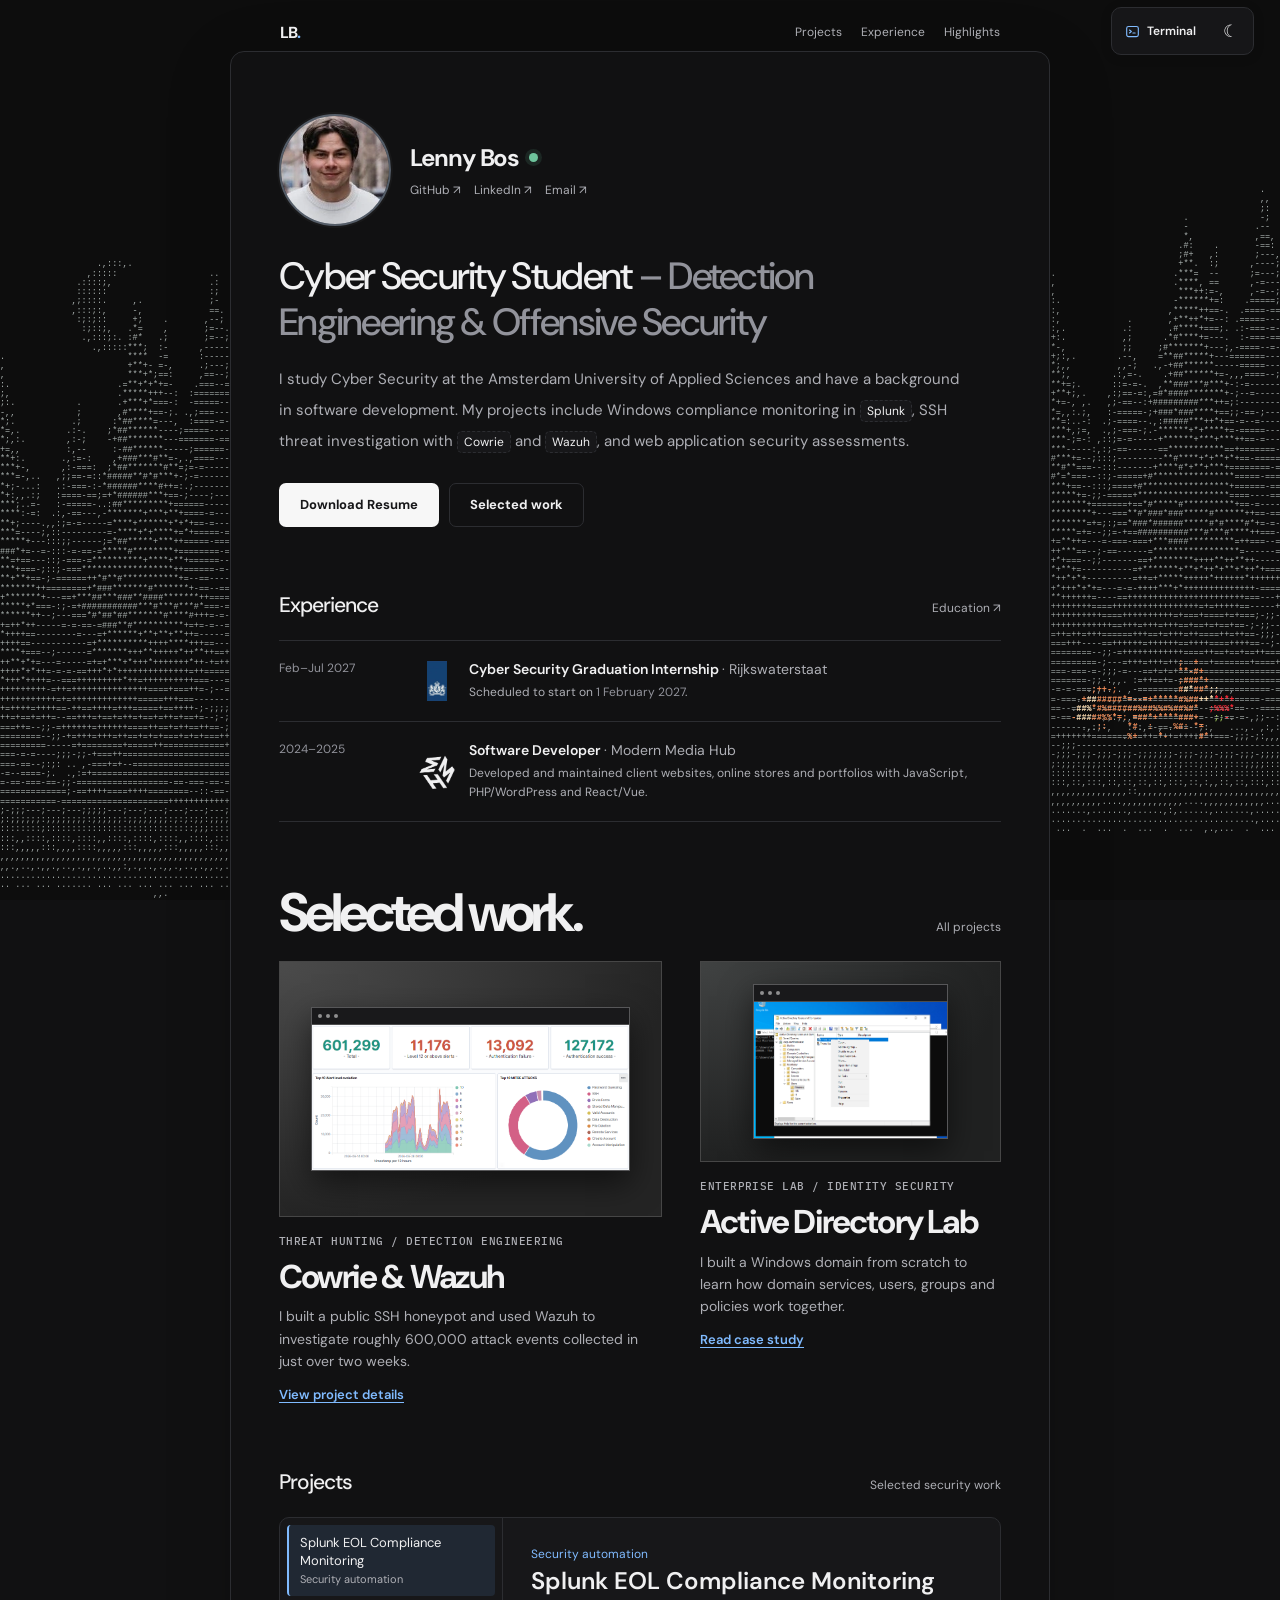
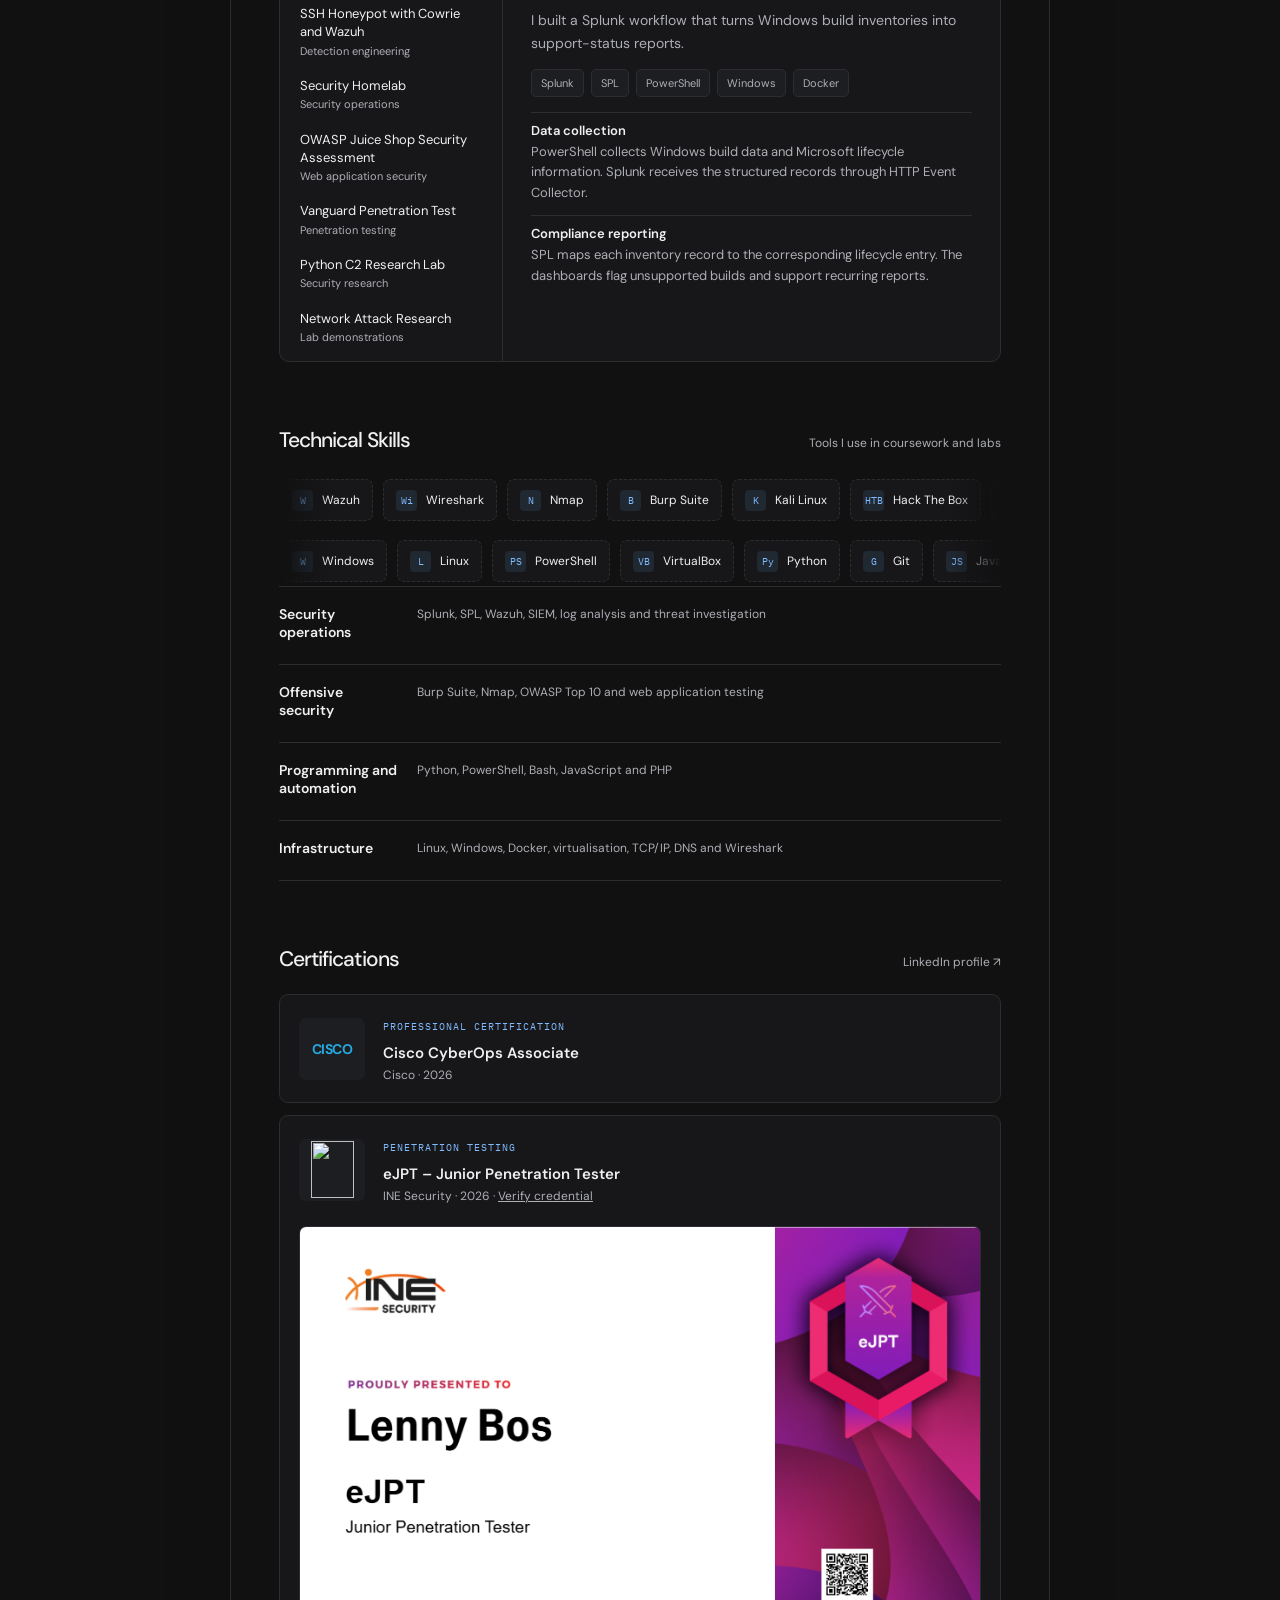
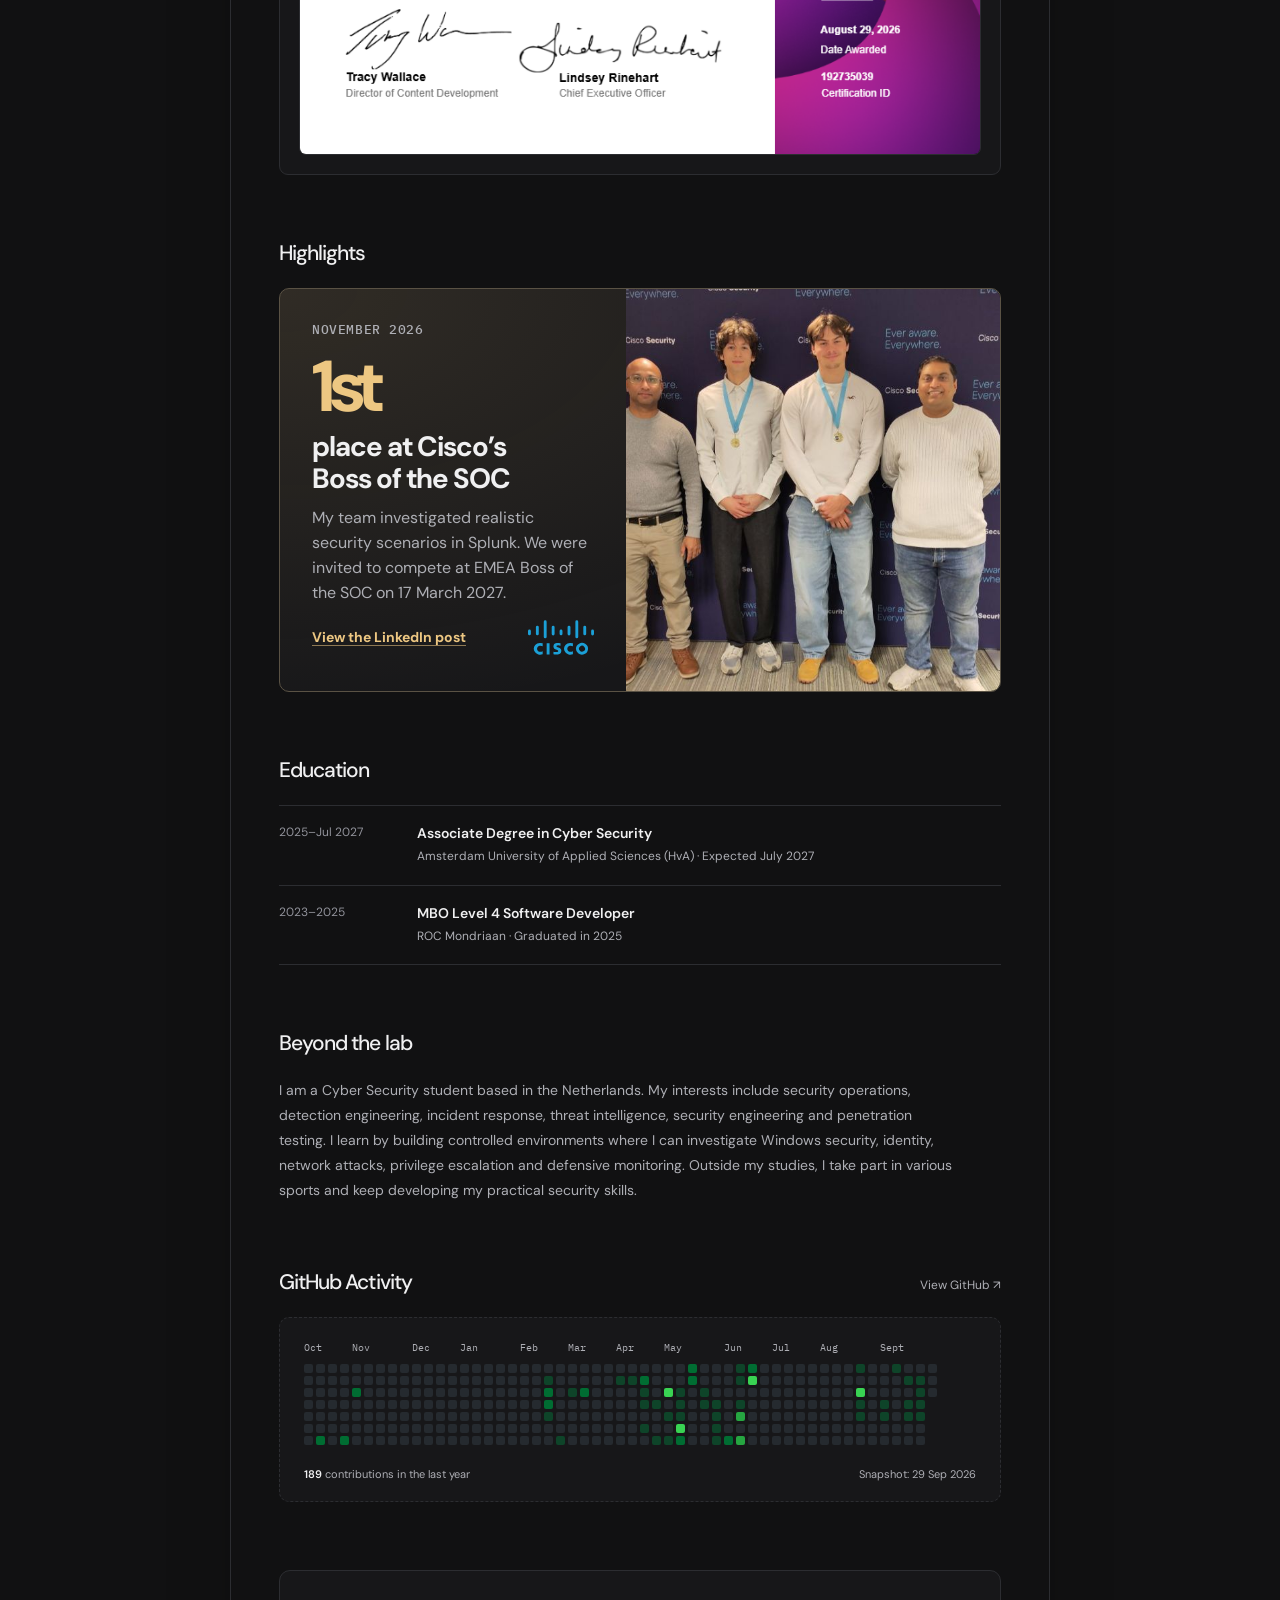
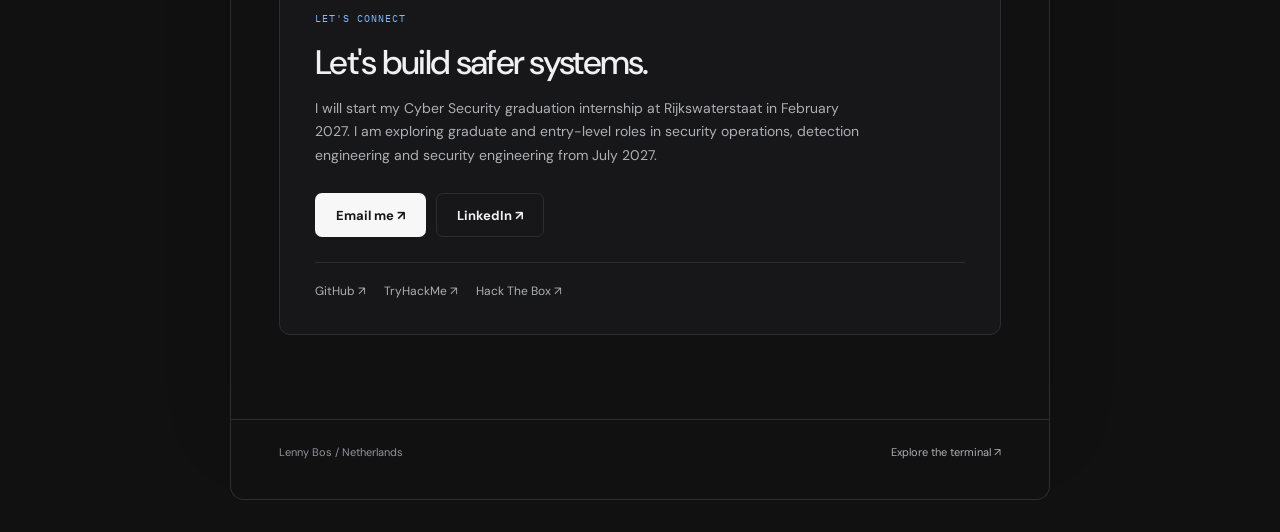
==== commit 18970c98: "New background + changes" ====
--- a/index.html
+++ b/index.html
@@ -10,28 +10,43 @@
   <link rel="preconnect" href="https://fonts.googleapis.com" />
   <link rel="preconnect" href="https://fonts.gstatic.com" crossorigin />
   <link href="https://fonts.googleapis.com/css2?family=DM+Sans:wght@400;500;600;700&family=IBM+Plex+Mono:wght@400;500;600&display=swap" rel="stylesheet" />
-  <link rel="stylesheet" href="./portfolio.css" />
+  <link rel="stylesheet" href="./portfolio.css?v=cisco-compact" />
+  <link rel="stylesheet" href="./backdrop.css?v=fox-cross-card" />
+  <script>
+    if ((!location.hash || location.hash === "#top") && !matchMedia("(prefers-reduced-motion: reduce)").matches) {
+      document.documentElement.classList.add("forest-intro");
+      setTimeout(() => {
+        document.documentElement.classList.remove("forest-intro", "forest-unfurl");
+        document.querySelector(".site-main")?.removeAttribute("inert");
+      }, 8000);
+    }
+  </script>
 </head>
-<body class="page-portfolio">
+<body class="page-portfolio" id="top">
+  <div class="portfolio-backdrop" aria-hidden="true"><canvas data-scene="backdrop"></canvas></div>
+  <canvas class="forest-intro-foreground" aria-hidden="true"></canvas>
+  <button class="forest-intro-skip" type="button">Skip intro</button>
   <header class="site-header">
     <div class="site-header__inner">
       <a class="brand" href="#top" aria-label="Lenny Bos, back to top">LB<span>.</span></a>
       <nav class="site-nav" aria-label="Main navigation">
         <a href="#projects">Projects</a><a href="#experience">Experience</a><a href="#highlights">Highlights</a>
       </nav>
-      <div class="site-actions">
-        <a class="terminal-link" href="./terminal.html">
+      <div class="site-actions" role="group" aria-label="Portfolio controls">
+        <a class="terminal-link" href="./terminal.html" aria-label="Terminal view" title="Terminal view">
           <svg class="terminal-link__icon" viewBox="0 0 20 20" fill="none" aria-hidden="true" focusable="false">
             <rect x="2.25" y="3.25" width="15.5" height="13.5" rx="2.5" stroke="currentColor" stroke-width="1.5" />
             <path d="m6 8 2.5 2L6 12m4.5 0h3" stroke="currentColor" stroke-width="1.5" stroke-linecap="round" stroke-linejoin="round" />
           </svg>
-          <span>Terminal view</span>
+          <span>Terminal</span>
         </a>
-        <button class="theme-toggle" type="button" aria-label="Enable light mode" aria-pressed="true"><span class="theme-toggle__icon" aria-hidden="true">☀</span><span class="theme-toggle__icon" aria-hidden="true">☾</span></button>
+        <button class="theme-toggle" type="button" title="Switch color theme" aria-label="Enable light mode" aria-pressed="true"><span class="theme-toggle__icon" aria-hidden="true">☀</span><span class="theme-toggle__icon" aria-hidden="true">☾</span></button>
       </div>
     </div>
   </header>
-  <main class="site-main" id="top">
+  <button class="fox-pet-target" type="button" aria-label="Pet the fox" hidden></button>
+  <button class="fox-apple-target" type="button" aria-label="Throw the apple" title="Drag the apple to throw it" hidden></button>
+  <main class="site-main">
     <section class="hero" aria-labelledby="hero-name">
       <div class="identity">
         <div class="avatar"><img src="./media/lenny-bos.webp" alt="Portrait of Lenny Bos" width="112" height="112" /></div>
@@ -46,7 +61,10 @@
       </div>
       <h2 class="hero__headline">Cyber Security Student <span>– Detection Engineering &amp; Offensive Security</span></h2>
       <p class="hero__intro">I study Cyber Security at the Amsterdam University of Applied Sciences and have a background in software development. My projects include Windows compliance monitoring in <span class="inline-tag">Splunk</span>, SSH threat investigation with <span class="inline-tag">Cowrie</span> and <span class="inline-tag">Wazuh</span>, and web application security assessments.</p>
-      <a class="button button--primary" href="./cv/CV_LENNY_BOS.pdf" download="Lenny_Bos_Resume.pdf">Download Resume</a>
+      <div class="portfolio-hero-actions">
+        <a class="button button--primary" href="./cv/CV_LENNY_BOS.pdf" download="Lenny_Bos_Resume.pdf">Download Resume</a>
+        <a class="button button--secondary" href="#selected-work">Selected work</a>
+      </div>
     </section>
 
     <section class="section" id="experience" aria-labelledby="experience-title">
@@ -69,17 +87,27 @@
       </div>
     </section>
 
-    <section class="section featured" aria-labelledby="featured-title">
-      <div class="section-heading"><h2 id="featured-title">Featured Work</h2><a href="#projects">All projects ↗</a></div>
-      <div class="featured-grid">
-        <a class="feature-card feature-card--hunt" id="cowrie-writeup" href="https://medium.com/meetcyber/building-a-threat-hunting-lab-with-cowrie-wazuh-analyzing-nearly-600-000-real-attack-events-12b21b0440cb" target="_blank" rel="noopener noreferrer">
-          <div class="feature-card__visual"><img class="feature-card__image" src="./media/wazuh-threat-hunting.png" alt="Wazuh dashboard showing 601,299 attack events and top MITRE ATT&CK categories" width="953" height="434" loading="lazy" /></div>
-          <div class="feature-card__caption"><span>SECURITY LAB / DETECTION ENGINEERING</span><h3>Threat Hunting with Cowrie &amp; Wazuh</h3><small>Read case study ↗</small></div>
-        </a>
-        <a class="feature-card feature-card--ad" id="active-directory-writeup" href="https://medium.com/@lb0z/building-my-first-enterprise-active-directory-lab-from-scratch-e3ef325e29bb?sharedUserId=lb0z" target="_blank" rel="noopener noreferrer">
-          <div class="feature-card__visual"><img class="feature-card__image" src="./media/active-directory-lab.png" alt="Active Directory Users and Computers in the enterprise lab" width="930" height="650" loading="lazy" /></div>
-          <div class="feature-card__caption"><span>ENTERPRISE LAB / IDENTITY SECURITY</span><h3>Active Directory Security Lab</h3><small>Read case study ↗</small></div>
-        </a>
+    <section class="section selected-work" id="selected-work" aria-labelledby="selected-work-title">
+      <div class="section-heading"><h2 id="selected-work-title">Selected work.</h2><a href="#projects">All projects</a></div>
+      <div class="selected-work__grid">
+        <article class="selected-case">
+          <a class="selected-case__visual" id="cowrie-writeup" href="https://medium.com/meetcyber/building-a-threat-hunting-lab-with-cowrie-wazuh-analyzing-nearly-600-000-real-attack-events-12b21b0440cb" target="_blank" rel="noopener noreferrer" aria-label="Read the Cowrie and Wazuh case study on Medium">
+            <div class="selected-case__window"><div class="selected-case__bar" aria-hidden="true"><i></i><i></i><i></i></div><img src="./media/wazuh-threat-hunting.png" alt="Wazuh dashboard showing 601,299 attack events and MITRE ATT&amp;CK categories" width="953" height="434" loading="lazy" /></div>
+          </a>
+          <p class="selected-case__category">Threat hunting / Detection engineering</p>
+          <h3>Cowrie &amp; Wazuh</h3>
+          <p>I built a public SSH honeypot and used Wazuh to investigate roughly 600,000 attack events collected in just over two weeks.</p>
+          <a class="selected-case__link" href="#cowrie-wazuh">View project details</a>
+        </article>
+        <article class="selected-case selected-case--directory">
+          <a class="selected-case__visual" id="active-directory-writeup" href="https://medium.com/@lb0z/building-my-first-enterprise-active-directory-lab-from-scratch-e3ef325e29bb?sharedUserId=lb0z" target="_blank" rel="noopener noreferrer" aria-label="Read the Active Directory case study on Medium">
+            <div class="selected-case__window"><div class="selected-case__bar" aria-hidden="true"><i></i><i></i><i></i></div><img src="./media/active-directory-lab.png" alt="Active Directory Users and Computers in the enterprise lab" width="930" height="650" loading="lazy" /></div>
+          </a>
+          <p class="selected-case__category">Enterprise lab / Identity security</p>
+          <h3>Active Directory Lab</h3>
+          <p>I built a Windows domain from scratch to learn how domain services, users, groups and policies work together.</p>
+          <a class="selected-case__link" href="https://medium.com/@lb0z/building-my-first-enterprise-active-directory-lab-from-scratch-e3ef325e29bb?sharedUserId=lb0z" target="_blank" rel="noopener noreferrer">Read case study</a>
+        </article>
       </div>
     </section>
 
@@ -187,7 +215,10 @@
           <time class="highlight-meta" datetime="2026-11">November 2026</time>
           <h3><strong>1st</strong> place at Cisco’s<br /> Boss of the SOC</h3>
           <p>My team investigated realistic security scenarios in Splunk. We were invited to compete at EMEA Boss of the SOC on <time datetime="2027-03-17">17 March 2027</time>.</p>
-          <a class="highlight-link" href="https://nl.linkedin.com/posts/lennybos_cybersecurity-splunk-bots-activity-7529114454551203840-PKvB" target="_blank" rel="noopener noreferrer">View the LinkedIn post</a>
+          <div class="highlight-award__footer">
+            <a class="highlight-link" href="https://nl.linkedin.com/posts/lennybos_cybersecurity-splunk-bots-activity-7529114454551203840-PKvB" target="_blank" rel="noopener noreferrer">View the LinkedIn post</a>
+            <img class="highlight-award__logo" src="./media/cisco-logo.svg" alt="Cisco" width="90" height="54" loading="lazy" decoding="async" />
+          </div>
         </div>
         <img class="highlight-award__photo" src="./media/bots-first-place.jpg" alt="Two medal winners and two other attendees in front of the Cisco Security backdrop" width="800" height="600" loading="lazy" decoding="async" />
       </article>
@@ -215,8 +246,12 @@
     <section class="contact" id="contact" aria-labelledby="contact-title"><span class="eyebrow">LET'S CONNECT</span><h2 id="contact-title">Let's build safer systems.</h2><p>I will start my Cyber Security graduation internship at Rijkswaterstaat in February 2027. I am exploring graduate and entry-level roles in security operations, detection engineering and security engineering from July 2027.</p><div class="contact__actions"><a class="button button--primary" href="mailto:lenny.bos07@gmail.com">Email me ↗</a><a class="button button--secondary" href="https://www.linkedin.com/in/lennybos" target="_blank" rel="noopener noreferrer">LinkedIn ↗</a></div><div class="contact__profiles"><a href="https://github.com/johanlieber23" target="_blank" rel="noopener noreferrer">GitHub ↗</a><a href="https://tryhackme.com/p/lb0z" target="_blank" rel="noopener noreferrer">TryHackMe ↗</a><a href="https://ctf.hackthebox.com/user/profile/1011845" target="_blank" rel="noopener noreferrer">Hack The Box ↗</a></div></section>
   </main>
   <footer class="site-footer"><span>Lenny Bos / Netherlands</span><a href="./terminal.html">Explore the terminal ↗</a></footer>
-  <script src="./theme.js" defer></script>
+  <script src="./theme.js?v=scroll-header" defer></script>
   <script src="./portfolio.js" defer></script>
   <script src="./project-layouts.js" defer></script>
+  <script src="./forest-intro.js?v=fox-cross-card" defer></script>
+  <script src="./fox-pet.js" defer></script>
+  <script src="./fox-apple.js?v=fox-cross-card" defer></script>
+  <script src="./scenes.js?v=fox-cross-card" defer></script>
 </body>
 </html>
--- a/portfolio.css
+++ b/portfolio.css
@@ -343,11 +343,23 @@
   letter-spacing: -.075em;
 }
 .highlight-award p { margin: 0; color: var(--muted); font-size: 1rem; line-height: 1.55; }
+.highlight-award__footer {
+  display: flex;
+  align-items: center;
+  justify-content: space-between;
+  gap: .75rem;
+  margin-top: .625rem;
+}
+.highlight-award__logo {
+  display: block;
+  flex: none;
+  width: clamp(44px, 5.6vw, 66px);
+  height: auto;
+}
 .highlight-link {
   display: inline-flex;
   align-items: center;
   min-height: 44px;
-  margin-top: .5rem;
   color: var(--award-accent);
   font-size: .875rem;
   font-weight: 700;
--- a/backdrop.css
+++ b/backdrop.css
@@ -0,0 +1,305 @@
+@property --forest-daylight {
+  syntax: "<number>";
+  inherits: true;
+  initial-value: 0;
+}
+
+html:root {
+  --forest-daylight: 0;
+  --forest-night-weight: calc(100% - var(--forest-daylight) * 100%);
+  --bg: color-mix(in srgb, #111112 var(--forest-night-weight), #fafafa);
+  --surface: color-mix(in srgb, #171719 var(--forest-night-weight), #fff);
+  --surface-raised: color-mix(in srgb, #1d1e21 var(--forest-night-weight), #f1f3f5);
+  --line: color-mix(in srgb, #2c2d31 var(--forest-night-weight), #e3e5e8);
+  --text: color-mix(in srgb, #f0f0f1 var(--forest-night-weight), #202126);
+  --accent: color-mix(in srgb, #80bbff var(--forest-night-weight), #1769bc);
+  --accent-soft: color-mix(in srgb, #60a3ee1f var(--forest-night-weight), #1769bc17);
+  --white-button: color-mix(in srgb, #f7f7f7 var(--forest-night-weight), #202126);
+  --button-text: color-mix(in srgb, #171719 var(--forest-night-weight), #fff);
+}
+
+html:root[data-theme="light"] { --forest-daylight: 1; }
+
+@media (prefers-reduced-motion: no-preference) {
+  html:root.theme-animate { transition: --forest-daylight 2s cubic-bezier(.45, .08, .55, .93); }
+}
+
+.page-portfolio {
+  --portfolio-width: 820px;
+  --portfolio-gutter: clamp(14px, 5vw, 70px);
+  --forest-band: 0px;
+  --muted: color-mix(in srgb, #aeafb5 var(--forest-night-weight), #555862);
+  --subtle: color-mix(in srgb, #92939b var(--forest-night-weight), #686b74);
+  display: flow-root;
+  isolation: isolate;
+}
+
+@media (scripting: enabled) {
+  .page-portfolio .site-header {
+    position: fixed;
+    inset: 0 0 auto;
+    border: 0;
+    background: none;
+    backdrop-filter: none;
+    pointer-events: none;
+  }
+
+  .page-portfolio .site-header::before {
+    position: absolute;
+    inset: 0;
+    z-index: -1;
+    content: "";
+    border-bottom: 1px solid var(--line);
+    background: color-mix(in srgb, var(--bg) 91%, transparent);
+    backdrop-filter: blur(14px);
+    transform: translateY(-100%);
+    transition: transform .3s ease;
+  }
+
+  .page-portfolio .site-header :is(.brand, .site-nav) {
+    visibility: hidden;
+    opacity: 0;
+    transform: translateY(-12px);
+    transition: transform .3s ease, opacity .25s ease, visibility .3s;
+  }
+
+  .page-portfolio.header-visible .site-header::before {
+    transform: translateY(0);
+  }
+
+  .page-portfolio.header-visible .site-header :is(.brand, .site-nav) {
+    visibility: visible;
+    opacity: 1;
+    transform: translateY(0);
+    pointer-events: auto;
+  }
+
+  .page-portfolio .site-actions {
+    position: absolute;
+    top: 7px;
+    right: clamp(9px, 2vw, 28px);
+    gap: 2px;
+    padding: 2px;
+    border: 1px solid var(--line);
+    border-radius: 10px;
+    background: color-mix(in srgb, var(--surface) 96%, transparent);
+    box-shadow: 0 2px 12px rgb(0 0 0 / .12);
+    pointer-events: auto;
+  }
+
+  .page-portfolio .site-actions :is(.terminal-link, .theme-toggle) {
+    min-width: 42px;
+    height: 42px;
+    border: 0;
+    border-radius: 7px;
+    color: var(--text);
+    background: transparent;
+    box-shadow: none;
+    transform: none;
+  }
+
+  .page-portfolio .site-actions .terminal-link { justify-content: center; }
+
+  .page-portfolio .site-actions :is(.terminal-link, .theme-toggle):hover {
+    background: var(--accent-soft);
+  }
+
+  @media (max-width: 1000px) {
+    .page-portfolio .site-header__inner { padding-right: 112px; }
+    .page-portfolio .site-actions .terminal-link > span { display: none; }
+    .page-portfolio .site-actions .terminal-link { padding: 0; }
+  }
+}
+
+.portfolio-backdrop {
+  position: fixed;
+  inset: 0;
+  z-index: -1;
+  overflow: hidden;
+  pointer-events: none;
+  background: color-mix(in srgb, #0d0d0d var(--forest-night-weight), #f5f5f3);
+}
+
+.portfolio-backdrop canvas {
+  display: block;
+  width: 100%;
+  height: 100%;
+}
+
+.fox-pet-target,
+.fox-apple-target {
+  position: fixed;
+  top: 0;
+  left: 0;
+  z-index: 4;
+  padding: 0;
+  border: 0;
+  border-radius: 14px;
+  background: transparent;
+  cursor: pointer;
+  -webkit-tap-highlight-color: transparent;
+}
+
+.fox-apple-target {
+  z-index: 6;
+  cursor: grab;
+  touch-action: none;
+  user-select: none;
+}
+
+.fox-apple-target:active { cursor: grabbing; }
+
+:is(.fox-pet-target, .fox-apple-target):focus-visible {
+  outline: 1px dashed color-mix(in srgb, var(--accent) 70%, transparent);
+  outline-offset: 2px;
+}
+
+.forest-intro-skip { display: none; }
+
+.forest-intro-foreground {
+  display: block;
+  position: fixed;
+  inset: 0;
+  z-index: 5;
+  width: 100%;
+  height: 100%;
+  pointer-events: none;
+}
+
+.forest-intro .forest-intro-skip {
+  display: block;
+  position: fixed;
+  top: 10px;
+  left: clamp(10px, 2vw, 28px);
+  z-index: 11;
+  min-height: 42px;
+  padding: 0 12px;
+  border: 1px solid var(--line);
+  border-radius: 8px;
+  background: var(--surface);
+  color: var(--text);
+  font: 500 11px "IBM Plex Mono", monospace;
+  cursor: pointer;
+}
+
+.forest-intro .forest-intro-skip:hover { background: var(--surface-raised); }
+.forest-intro .site-footer,
+.forest-intro:not(.forest-unfurl) .site-main { visibility: hidden; }
+
+.forest-intro.forest-unfurl .site-main {
+  position: relative;
+  transform: translateY(var(--forest-rise, 0px));
+  clip-path: inset(0 0 max(0px, calc(100% - var(--forest-exposed, 0px))) 0 round 14px);
+  will-change: transform, clip-path;
+}
+
+.forest-intro.forest-unfurl .site-main::before {
+  position: absolute;
+  inset: 0 0 auto;
+  height: 13px;
+  border-radius: 12px 12px 55% 55%;
+  background: linear-gradient(var(--line), var(--surface-raised) 45%, transparent);
+  content: "";
+  animation: forest-roll-edge 1s ease both;
+  pointer-events: none;
+}
+
+@keyframes forest-roll-edge {
+  0%, 30% { opacity: .9; }
+  100% { opacity: 0; }
+}
+
+.page-portfolio .site-main {
+  width: min(var(--portfolio-width), calc(100% - var(--portfolio-gutter) * 2));
+  margin-top: max(var(--forest-band), clamp(20px, 4vw, 56px));
+  padding-inline: clamp(22px, 4vw, 48px);
+  background: var(--bg);
+  border: 1px solid var(--line);
+  border-radius: 14px 14px 0 0;
+  box-shadow: 0 14px 70px rgb(0 0 0 / .14);
+}
+
+.page-portfolio .site-main .hero { padding-top: clamp(32px, 5vw, 62px); }
+.portfolio-hero-actions { display: flex; flex-wrap: wrap; gap: 10px; }
+
+.page-portfolio .site-footer {
+  width: min(var(--portfolio-width), calc(100% - var(--portfolio-gutter) * 2));
+  margin: 0 auto 32px;
+  padding-inline: clamp(22px, 4vw, 48px);
+  background: var(--bg);
+  border: 1px solid var(--line);
+  border-top: 0;
+  border-radius: 0 0 14px 14px;
+}
+
+.selected-work .section-heading { align-items: baseline; }
+.selected-work .section-heading h2 {
+  font-size: clamp(32px, 5.3vw, 54px);
+  font-weight: 700;
+  letter-spacing: -.075em;
+  line-height: 1;
+}
+
+.selected-work__grid {
+  display: grid;
+  grid-template-columns: minmax(0, 1.12fr) minmax(0, .88fr);
+  gap: clamp(18px, 3vw, 38px);
+}
+
+.selected-case__visual {
+  display: grid;
+  place-items: center;
+  aspect-ratio: 1.5;
+  overflow: hidden;
+  padding: 8%;
+  border: 1px solid #464646;
+  background: radial-gradient(ellipse at top left, #4b4b4b, #242424 72%);
+  scroll-margin-top: 81px;
+}
+
+.selected-case--directory .selected-case__visual {
+  background: radial-gradient(ellipse at top left, #404242, #202121 72%);
+}
+
+.selected-case__window {
+  width: 100%;
+  overflow: hidden;
+  border: 1px solid #ffffff45;
+  background: #19191b;
+  box-shadow: 0 12px 30px #0008;
+  transition: transform .3s ease;
+}
+
+.selected-case--directory .selected-case__window { width: 78%; }
+.selected-case__visual:is(:hover, :focus-visible) .selected-case__window { transform: scale(1.05); }
+.selected-case__window img { display: block; width: 100%; height: auto; }
+.selected-case__bar { display: flex; gap: 4px; padding: 6px; border-bottom: 1px solid #ffffff38; }
+.selected-case__bar i { width: 4px; height: 4px; border-radius: 50%; background: #d5d5d5a0; }
+.selected-case h3 { margin: 8px 0; font-size: clamp(21px, 3.5vw, 33px); line-height: 1.1; letter-spacing: -.055em; }
+.selected-case p { margin: 10px 0; color: var(--muted); font-size: 14px; line-height: 1.6; }
+.selected-case .selected-case__category {
+  margin-top: 16px;
+  font: 500 11px/1.5 "IBM Plex Mono", monospace;
+  letter-spacing: .045em;
+  text-transform: uppercase;
+}
+.selected-case__link { color: var(--accent); font-size: 13px; font-weight: 600; text-underline-offset: .25em; }
+
+@media (max-width: 1100px) {
+  .page-portfolio { --forest-band: 174px; }
+}
+
+@media (max-width: 650px) {
+  .page-portfolio { --portfolio-gutter: 12px; }
+  .page-portfolio .site-main, .page-portfolio .site-footer { padding-inline: 17px; }
+  .selected-work__grid { grid-template-columns: 1fr; gap: 30px; }
+}
+
+@media (max-width: 360px) {
+  .page-portfolio .site-header__inner { padding-left: 12px; gap: 10px; }
+}
+
+@media (prefers-reduced-motion: reduce) {
+  .selected-case__window { transition: none; }
+  html { scroll-behavior: auto; }
+}
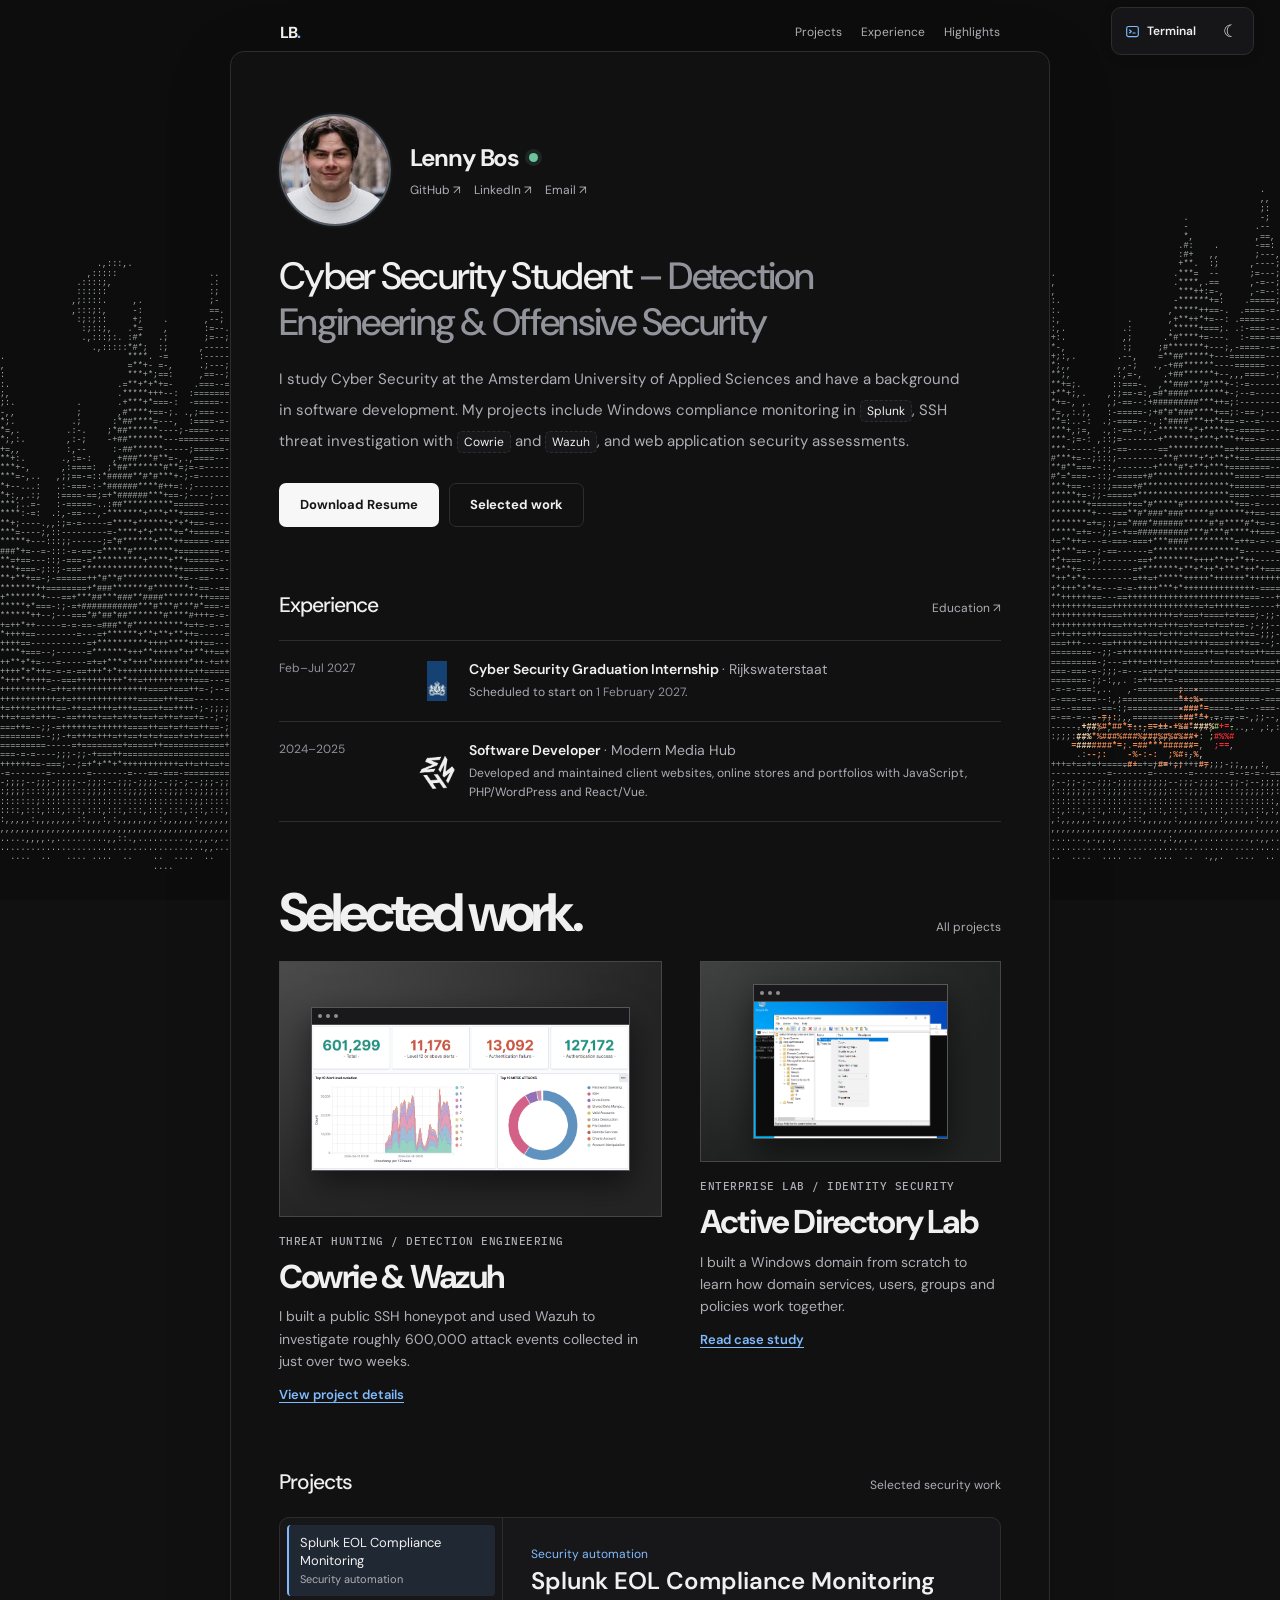
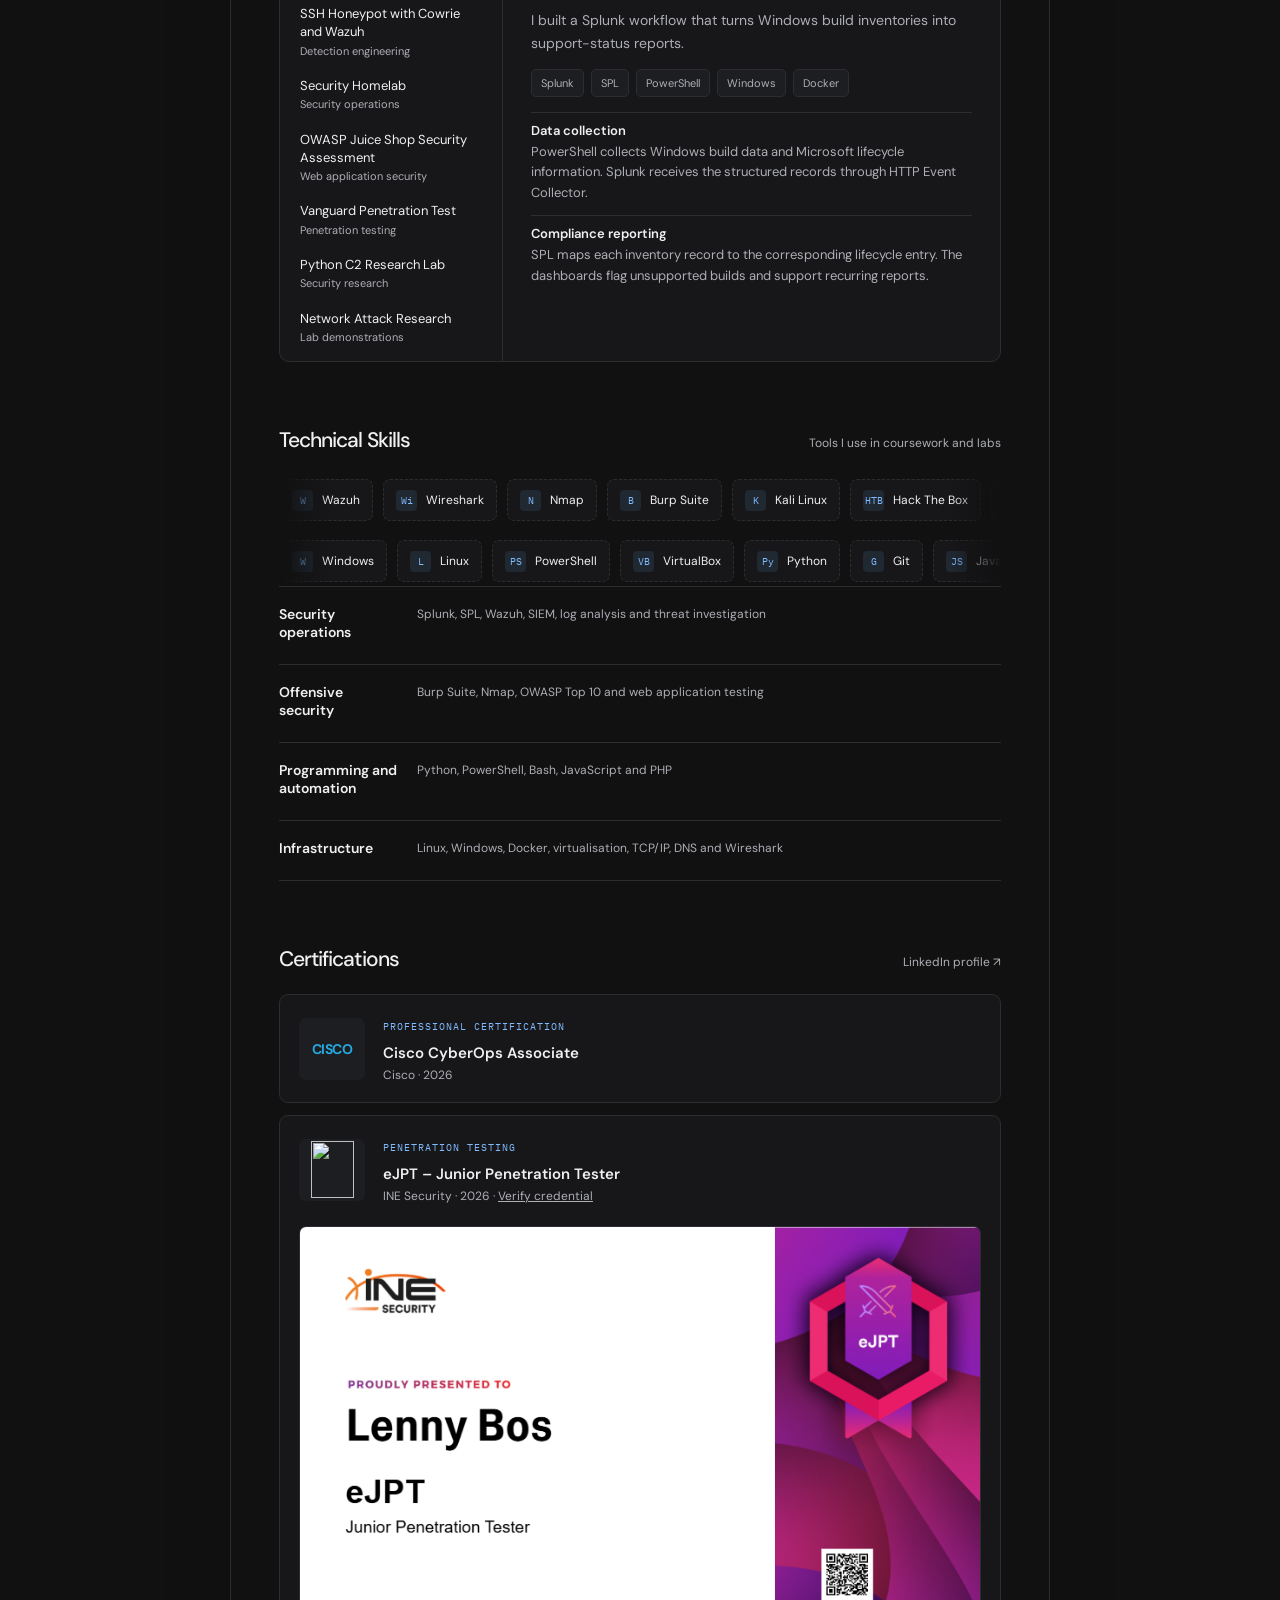
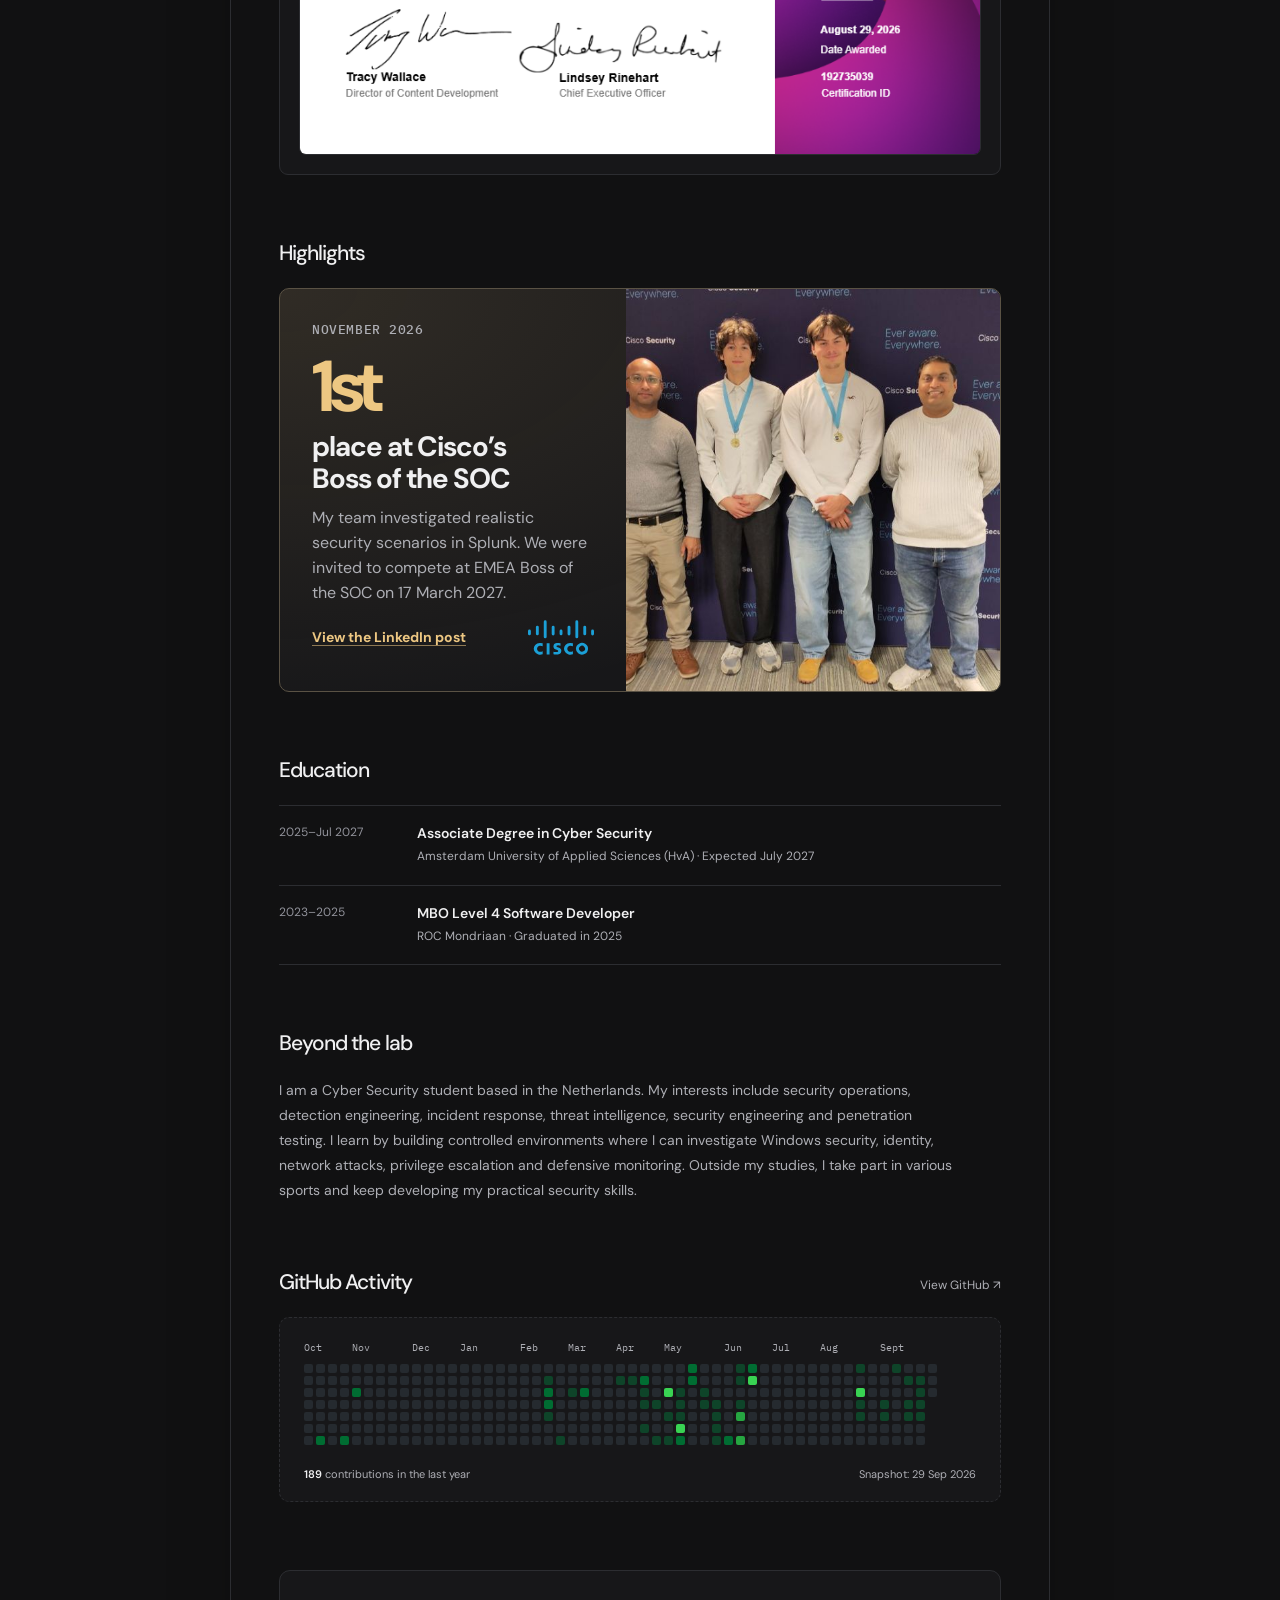
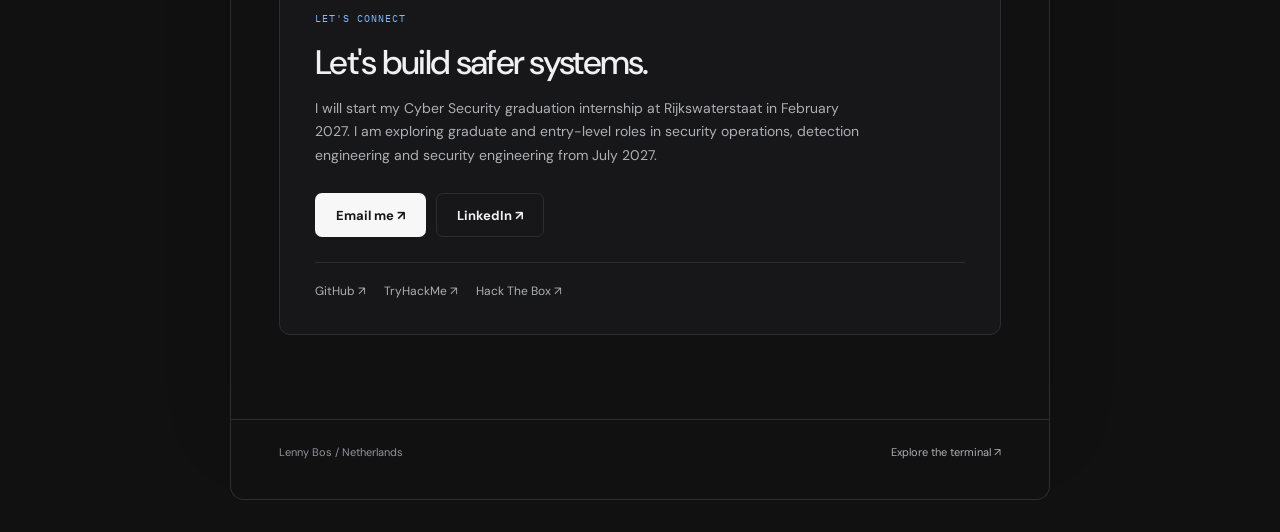
==== commit 84bdfced: "Update" ====
--- a/index.html
+++ b/index.html
@@ -5,7 +5,7 @@
   <meta name="viewport" content="width=device-width, initial-scale=1.0" />
   <meta name="color-scheme" content="dark light" />
   <title>Lenny Bos - Cyber Security Portfolio</title>
-  <link rel="icon" href="./favicon.ico" sizes="16x16 32x32 48x48" />
+  <link rel="icon" href="./favicon.ico?v=apple" sizes="16x16 32x32 48x48" />
   <meta name="description" content="Lenny Bos is a Cyber Security student and incoming Rijkswaterstaat intern. Explore projects in detection engineering, Splunk, Wazuh and web application security." />
   <link rel="preconnect" href="https://fonts.googleapis.com" />
   <link rel="preconnect" href="https://fonts.gstatic.com" crossorigin />
@@ -249,9 +249,9 @@
   <script src="./theme.js?v=scroll-header" defer></script>
   <script src="./portfolio.js" defer></script>
   <script src="./project-layouts.js" defer></script>
-  <script src="./forest-intro.js?v=fox-cross-card" defer></script>
+  <script src="./forest-intro.js?v=trim-trees" defer></script>
   <script src="./fox-pet.js" defer></script>
-  <script src="./fox-apple.js?v=fox-cross-card" defer></script>
-  <script src="./scenes.js?v=fox-cross-card" defer></script>
+  <script src="./fox-apple.js?v=level-trail" defer></script>
+  <script src="./scenes.js?v=trim-trees" defer></script>
 </body>
 </html>
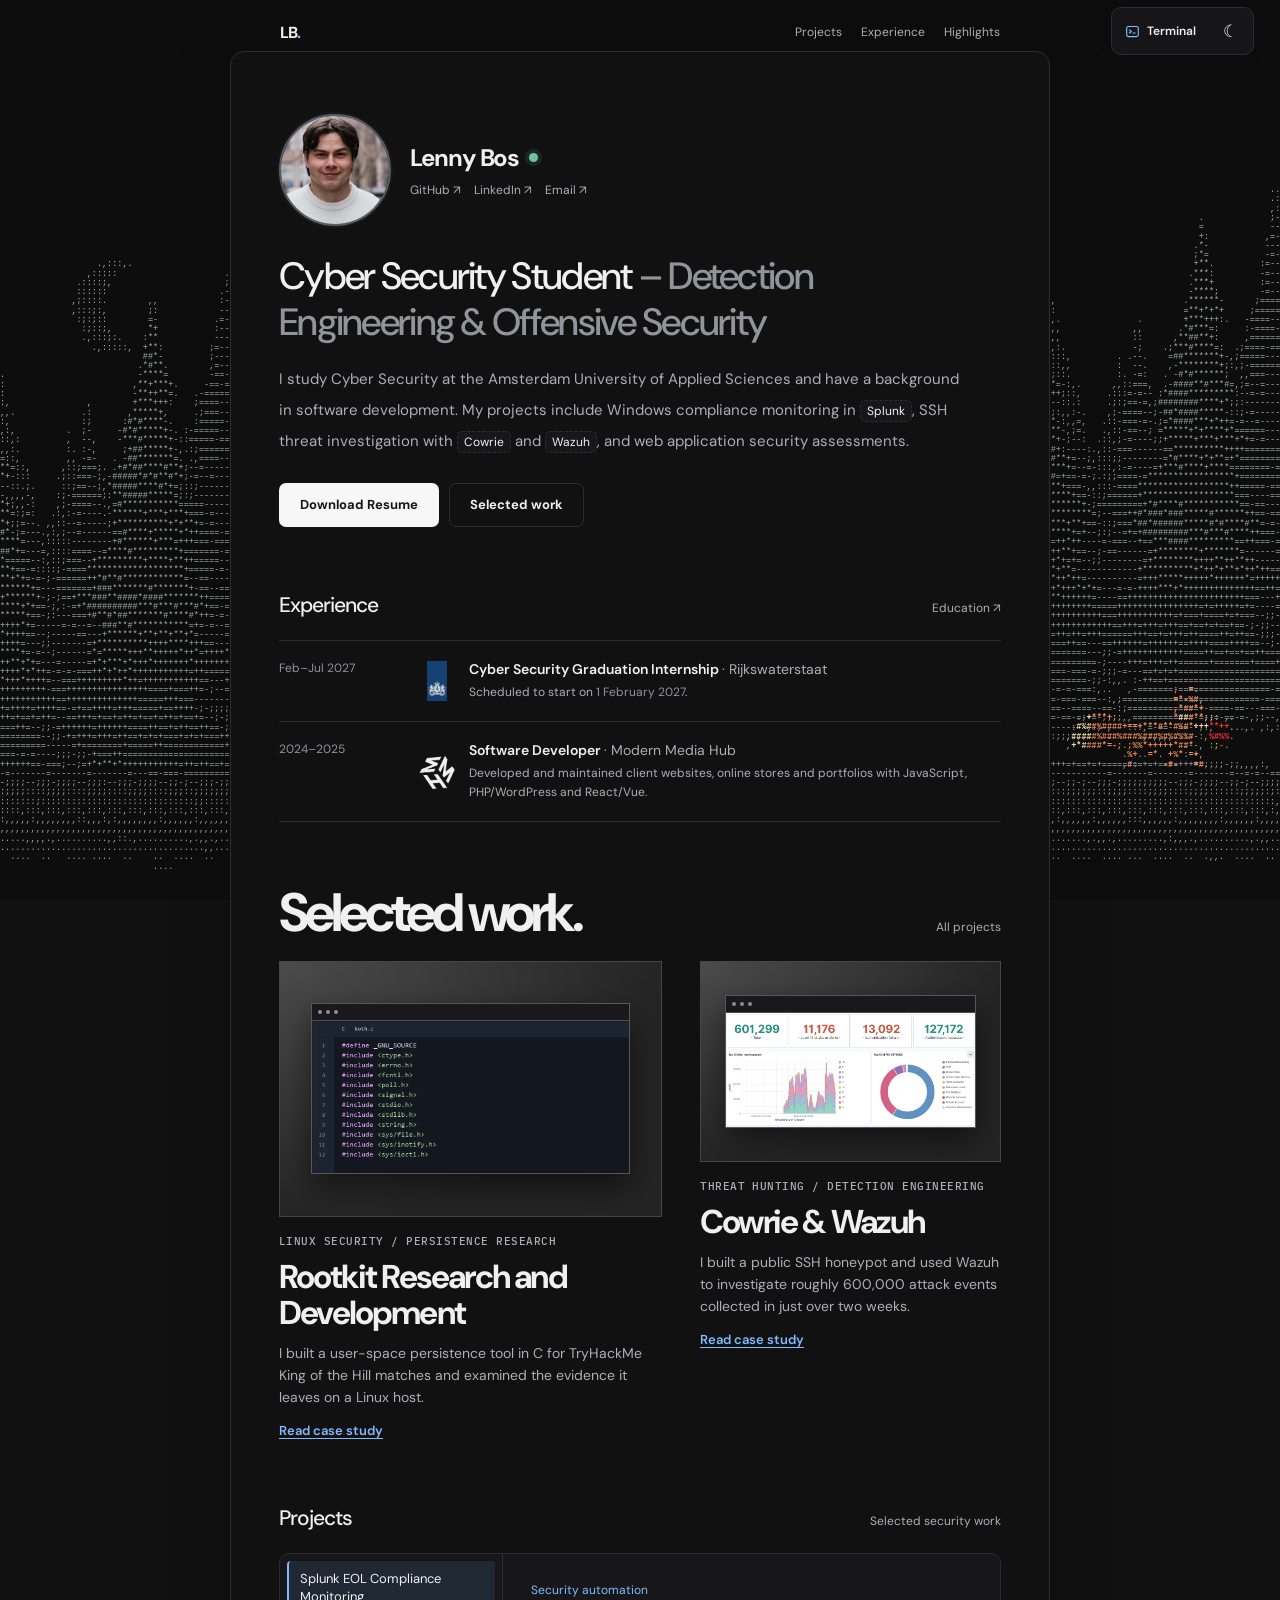
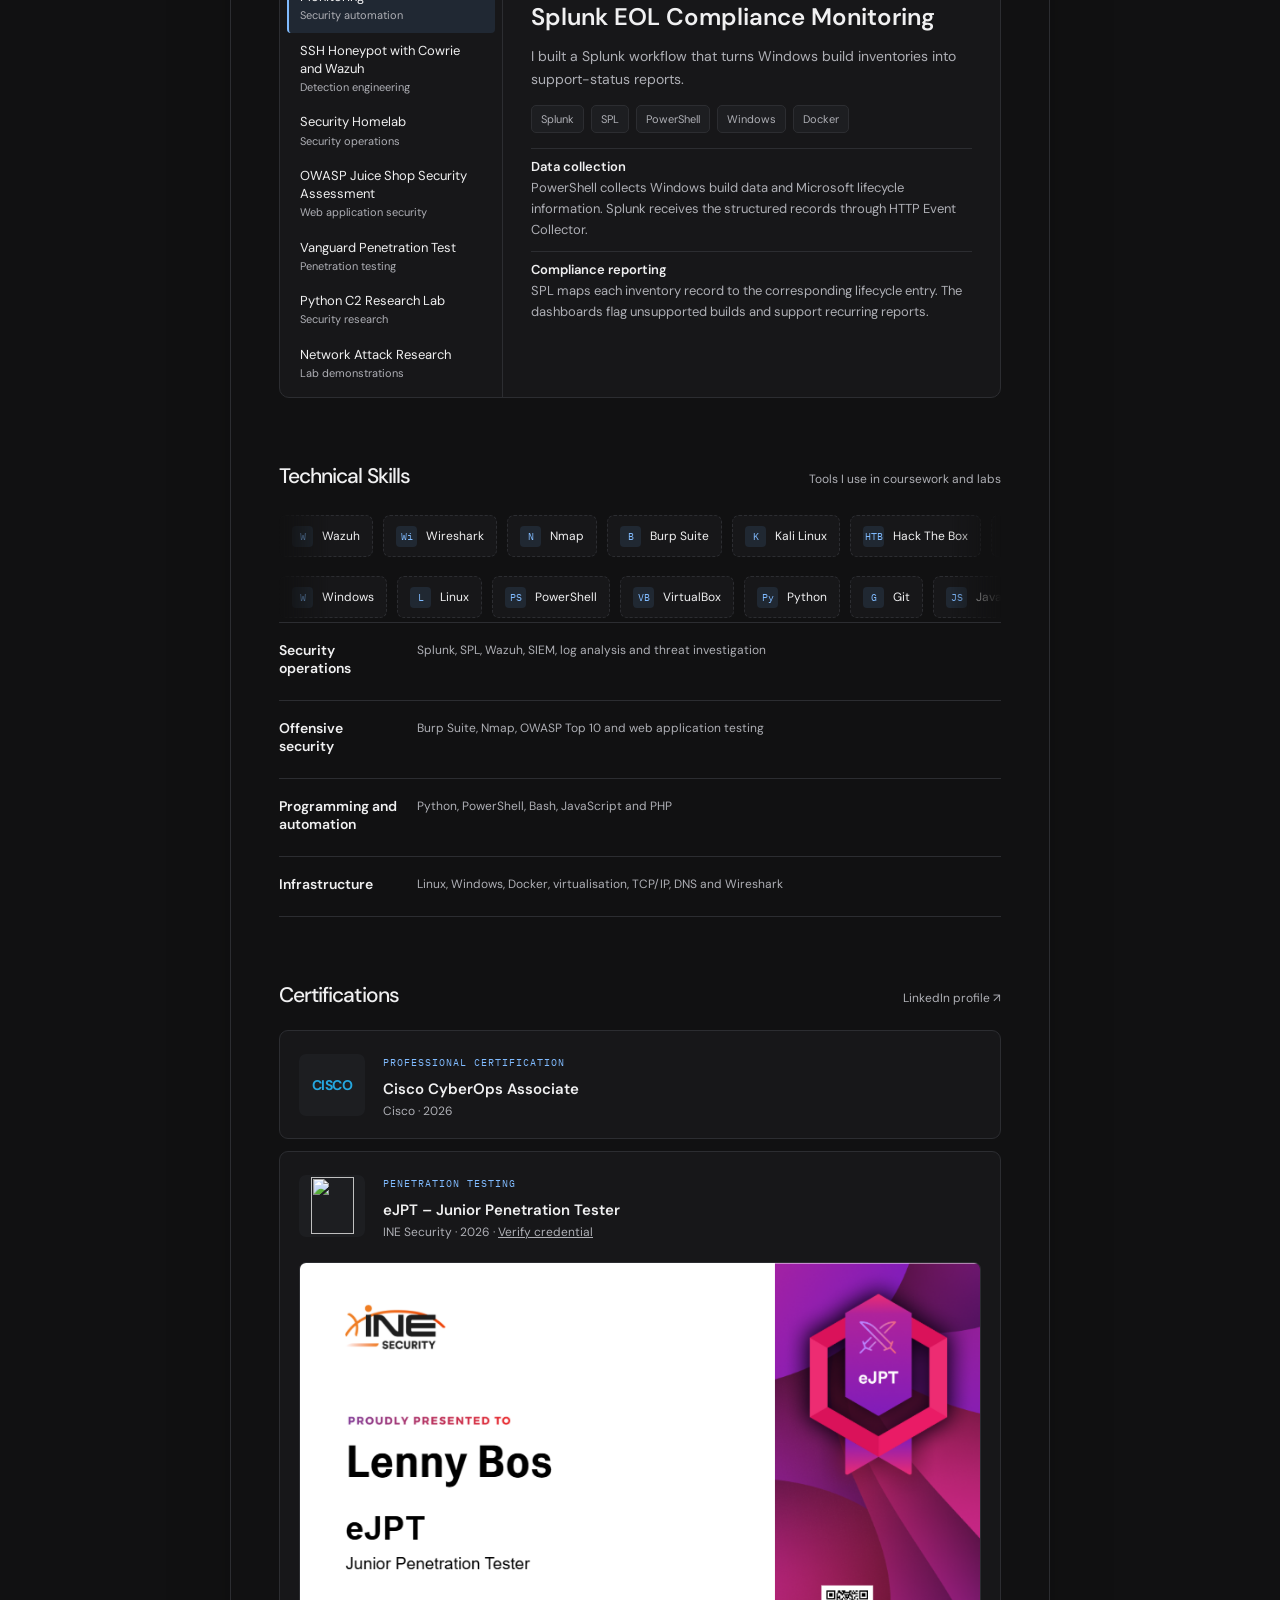
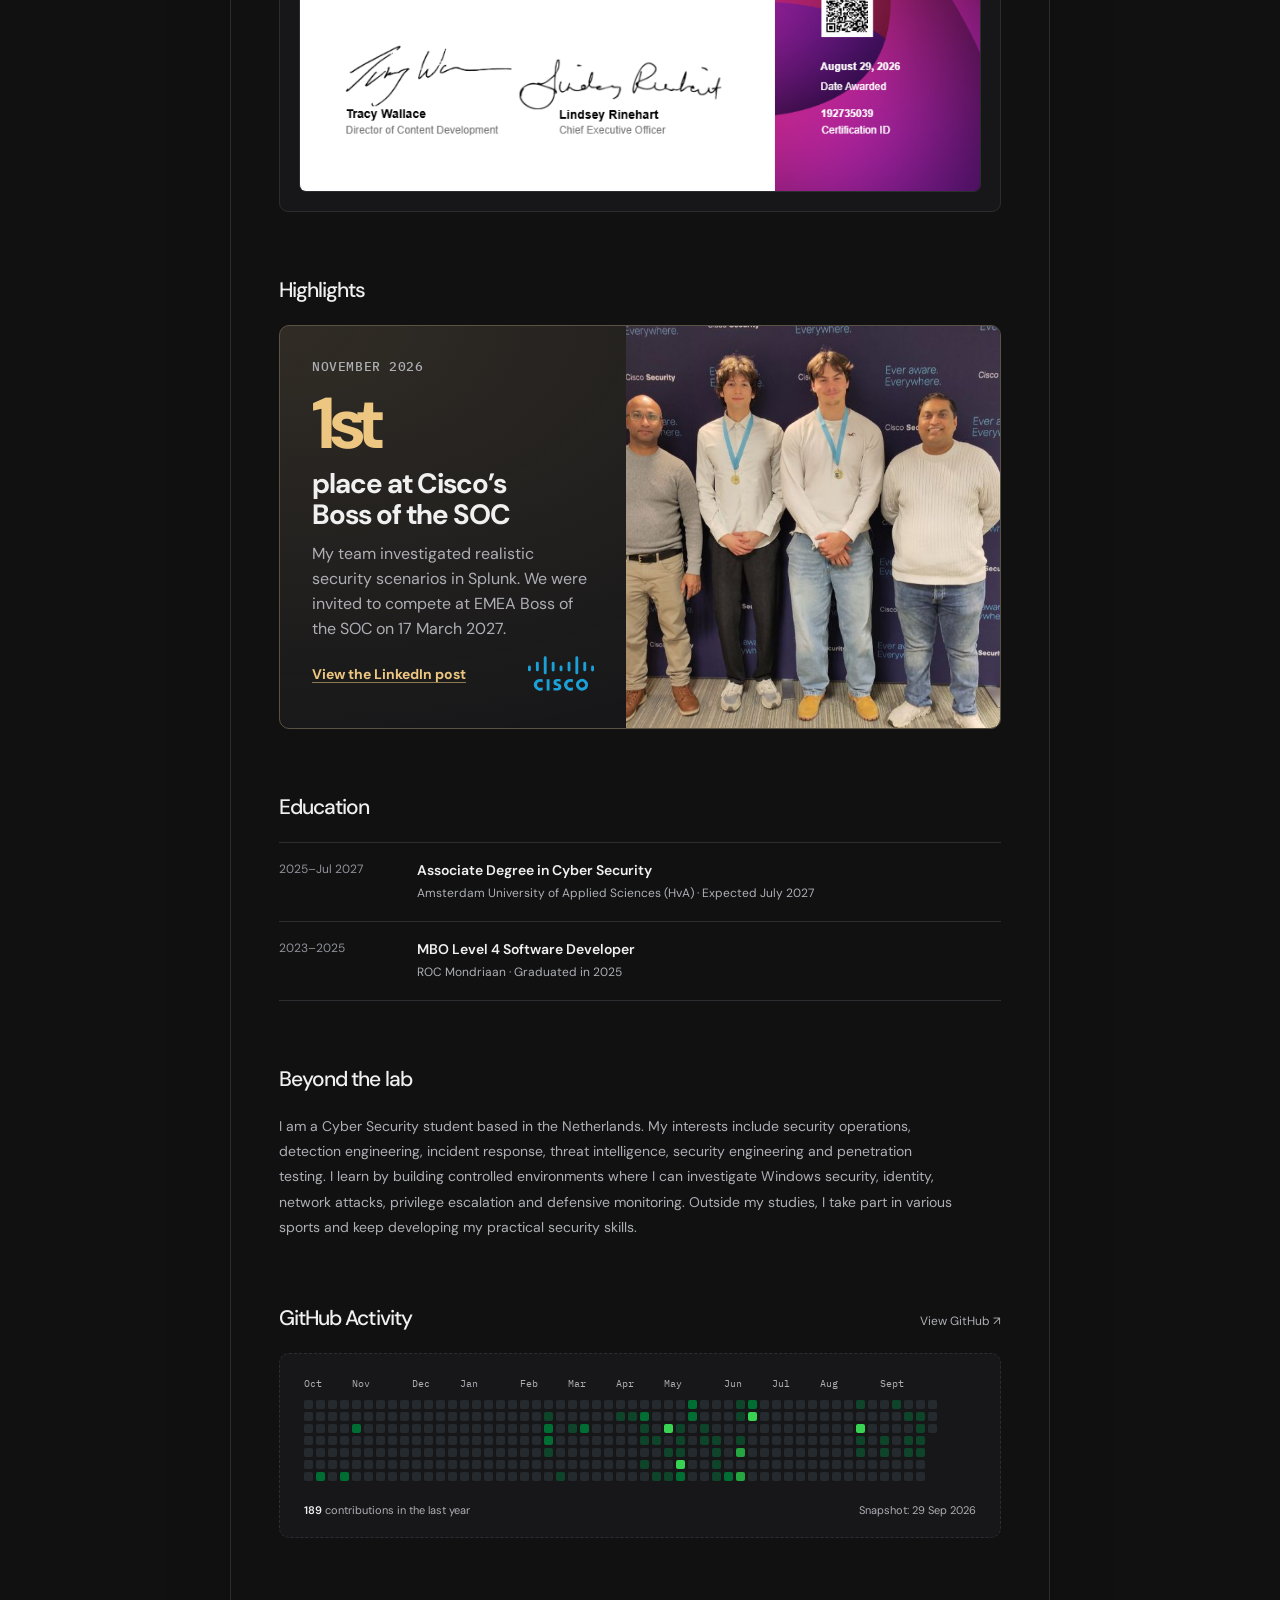
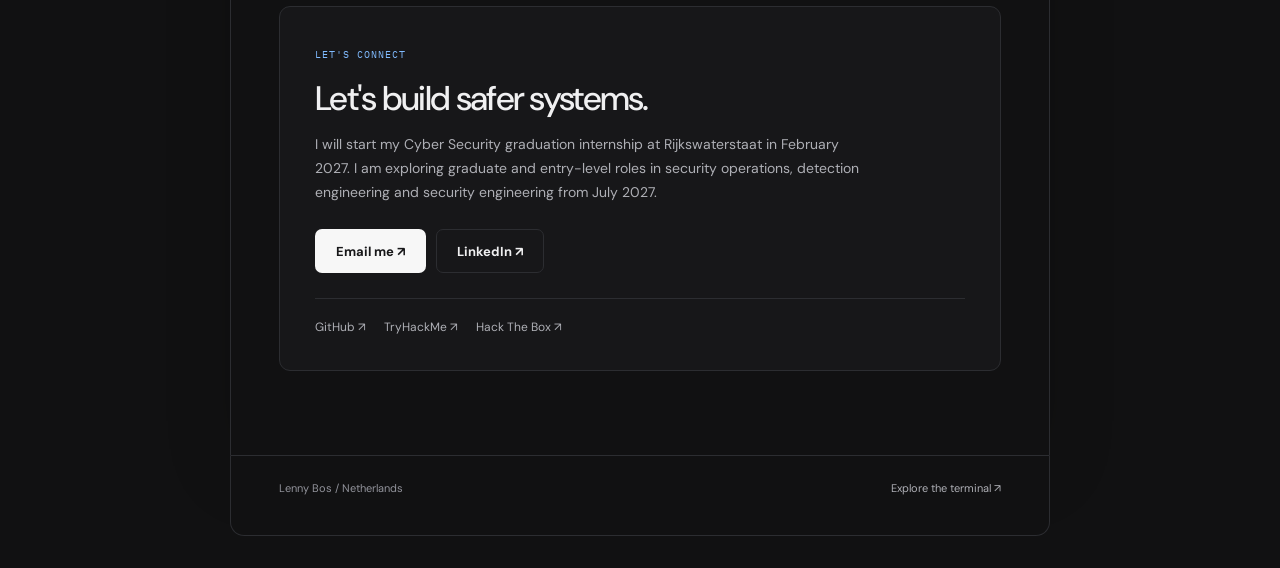
==== commit cae1c9e5: "Added new featured work." ====
--- a/index.html
+++ b/index.html
@@ -10,7 +10,7 @@
   <link rel="preconnect" href="https://fonts.googleapis.com" />
   <link rel="preconnect" href="https://fonts.gstatic.com" crossorigin />
   <link href="https://fonts.googleapis.com/css2?family=DM+Sans:wght@400;500;600;700&family=IBM+Plex+Mono:wght@400;500;600&display=swap" rel="stylesheet" />
-  <link rel="stylesheet" href="./portfolio.css?v=cisco-compact" />
+  <link rel="stylesheet" href="./portfolio.css?v=koth" />
   <link rel="stylesheet" href="./backdrop.css?v=fox-cross-card" />
   <script>
     if ((!location.hash || location.hash === "#top") && !matchMedia("(prefers-reduced-motion: reduce)").matches) {
@@ -91,22 +91,25 @@
       <div class="section-heading"><h2 id="selected-work-title">Selected work.</h2><a href="#projects">All projects</a></div>
       <div class="selected-work__grid">
         <article class="selected-case">
+          <a class="selected-case__visual" href="./tryhackme-koth.html" aria-label="Read the Rootkit Research and Development case study">
+            <div class="selected-case__window">
+              <div class="selected-case__bar" aria-hidden="true"><i></i><i></i><i></i></div>
+              <img src="./media/koth-ide-cover.png" alt="C source excerpt displayed in a dark code editor" width="960" height="460" loading="lazy" />
+            </div>
+          </a>
+          <p class="selected-case__category">Linux security / Persistence research</p>
+          <h3>Rootkit Research and Development</h3>
+          <p>I built a user-space persistence tool in C for TryHackMe King of the Hill matches and examined the evidence it leaves on a Linux host.</p>
+          <a class="selected-case__link" href="./tryhackme-koth.html">Read case study</a>
+        </article>
+        <article class="selected-case">
           <a class="selected-case__visual" id="cowrie-writeup" href="https://medium.com/meetcyber/building-a-threat-hunting-lab-with-cowrie-wazuh-analyzing-nearly-600-000-real-attack-events-12b21b0440cb" target="_blank" rel="noopener noreferrer" aria-label="Read the Cowrie and Wazuh case study on Medium">
             <div class="selected-case__window"><div class="selected-case__bar" aria-hidden="true"><i></i><i></i><i></i></div><img src="./media/wazuh-threat-hunting.png" alt="Wazuh dashboard showing 601,299 attack events and MITRE ATT&amp;CK categories" width="953" height="434" loading="lazy" /></div>
           </a>
           <p class="selected-case__category">Threat hunting / Detection engineering</p>
           <h3>Cowrie &amp; Wazuh</h3>
           <p>I built a public SSH honeypot and used Wazuh to investigate roughly 600,000 attack events collected in just over two weeks.</p>
-          <a class="selected-case__link" href="#cowrie-wazuh">View project details</a>
-        </article>
-        <article class="selected-case selected-case--directory">
-          <a class="selected-case__visual" id="active-directory-writeup" href="https://medium.com/@lb0z/building-my-first-enterprise-active-directory-lab-from-scratch-e3ef325e29bb?sharedUserId=lb0z" target="_blank" rel="noopener noreferrer" aria-label="Read the Active Directory case study on Medium">
-            <div class="selected-case__window"><div class="selected-case__bar" aria-hidden="true"><i></i><i></i><i></i></div><img src="./media/active-directory-lab.png" alt="Active Directory Users and Computers in the enterprise lab" width="930" height="650" loading="lazy" /></div>
-          </a>
-          <p class="selected-case__category">Enterprise lab / Identity security</p>
-          <h3>Active Directory Lab</h3>
-          <p>I built a Windows domain from scratch to learn how domain services, users, groups and policies work together.</p>
-          <a class="selected-case__link" href="https://medium.com/@lb0z/building-my-first-enterprise-active-directory-lab-from-scratch-e3ef325e29bb?sharedUserId=lb0z" target="_blank" rel="noopener noreferrer">Read case study</a>
+          <a class="selected-case__link" href="https://medium.com/meetcyber/building-a-threat-hunting-lab-with-cowrie-wazuh-analyzing-nearly-600-000-real-attack-events-12b21b0440cb" target="_blank" rel="noopener noreferrer">Read case study</a>
         </article>
       </div>
     </section>
--- a/portfolio.css
+++ b/portfolio.css
@@ -445,3 +445,55 @@
 @media (max-width: 520px) {
   .github-activity { padding: 20px 17px; }
 }
+
+.koth-writeup {
+  max-width: 740px;
+  margin-inline: auto;
+}
+
+.koth-writeup section {
+  margin-block: 2rem;
+}
+
+.koth-code {
+  margin: 1rem 0;
+  padding: 1rem;
+  border: 1px solid var(--line);
+  border-radius: 10px;
+  background: var(--surface-raised, var(--bg));
+}
+
+.koth-code pre {
+  margin: 0;
+  overflow-x: auto;
+}
+
+.koth-code__redaction {
+  margin-block: .8rem;
+  padding-inline: .2rem;
+  font: .8rem/1.45 monospace;
+  opacity: .4;
+  filter: blur(3px);
+  user-select: none;
+}
+
+.koth-code figcaption {
+  font-size: .875rem;
+}
+
+.koth-leaderboard {
+  margin: 1.5rem 0;
+}
+
+.koth-leaderboard img {
+  display: block;
+  width: 100%;
+  height: auto;
+  border: 1px solid var(--line);
+  border-radius: 10px;
+}
+
+.koth-leaderboard figcaption {
+  margin-top: .65rem;
+  font-size: .875rem;
+}
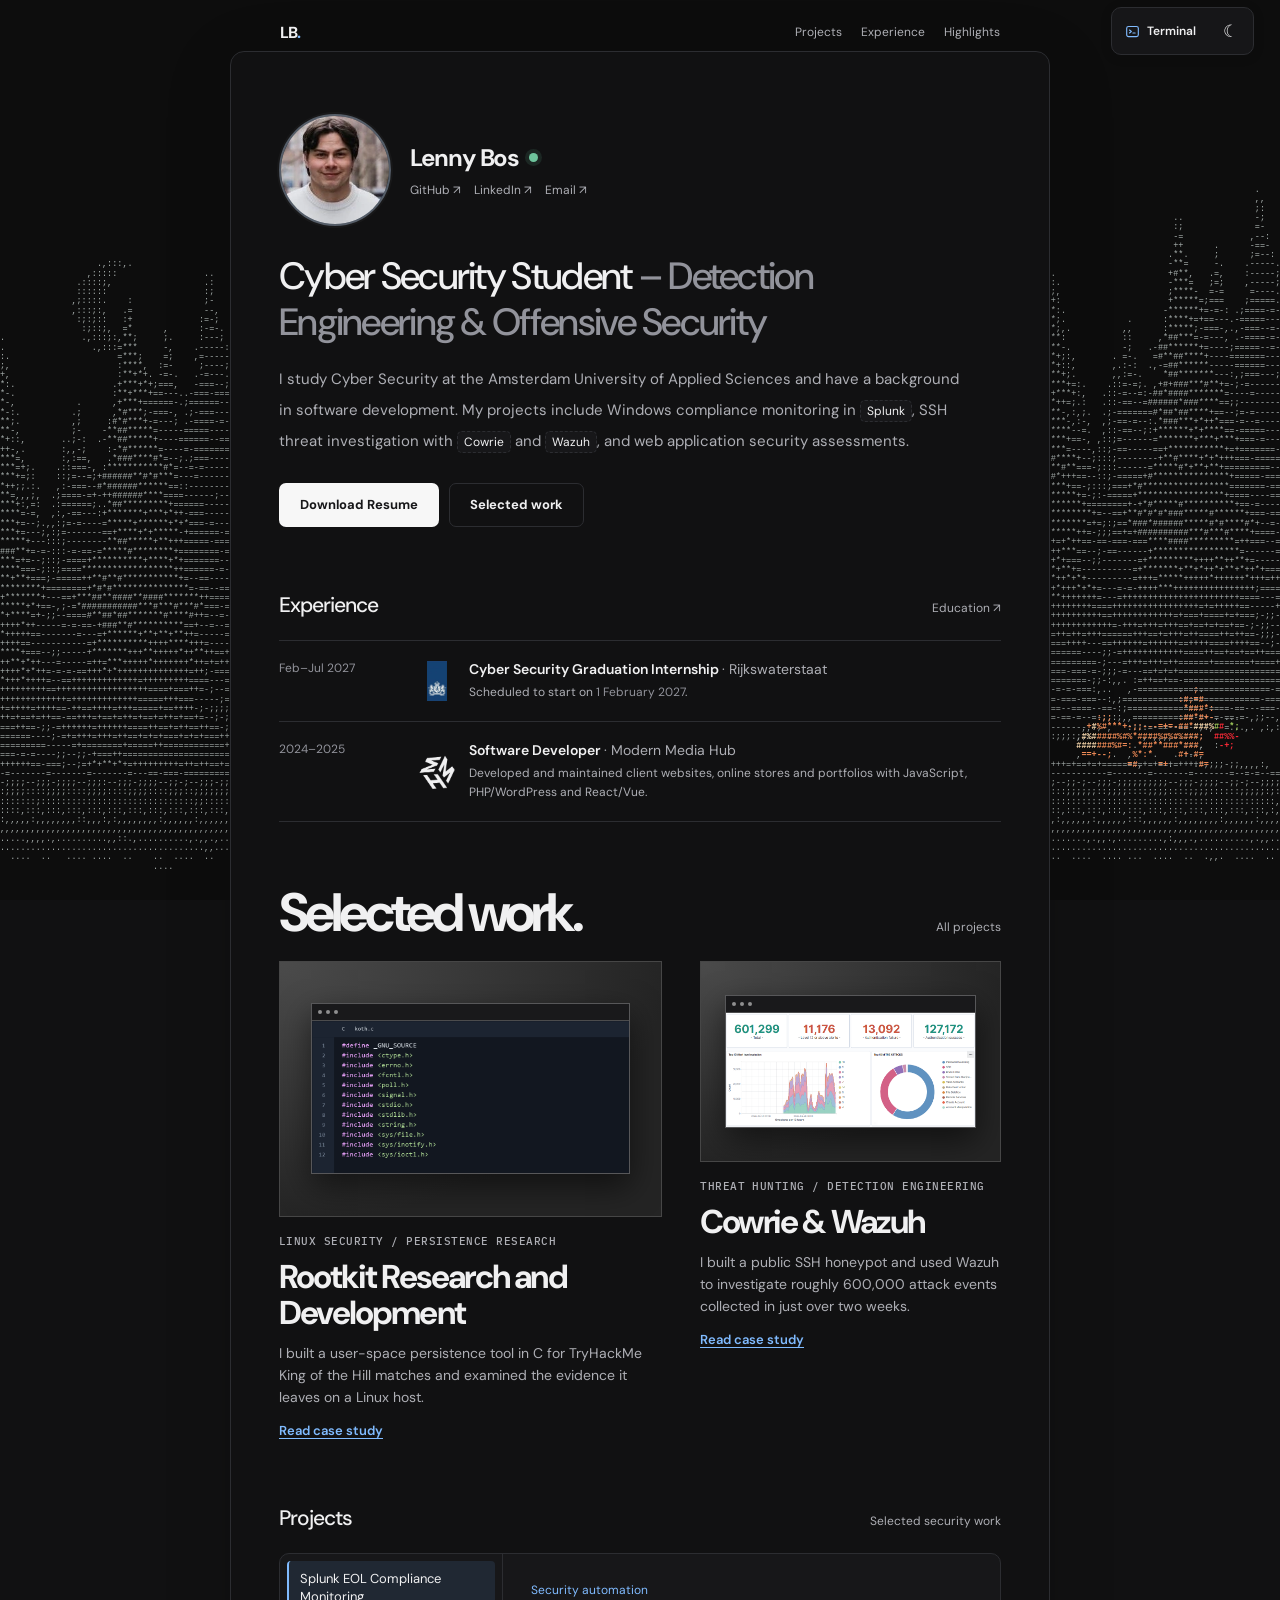
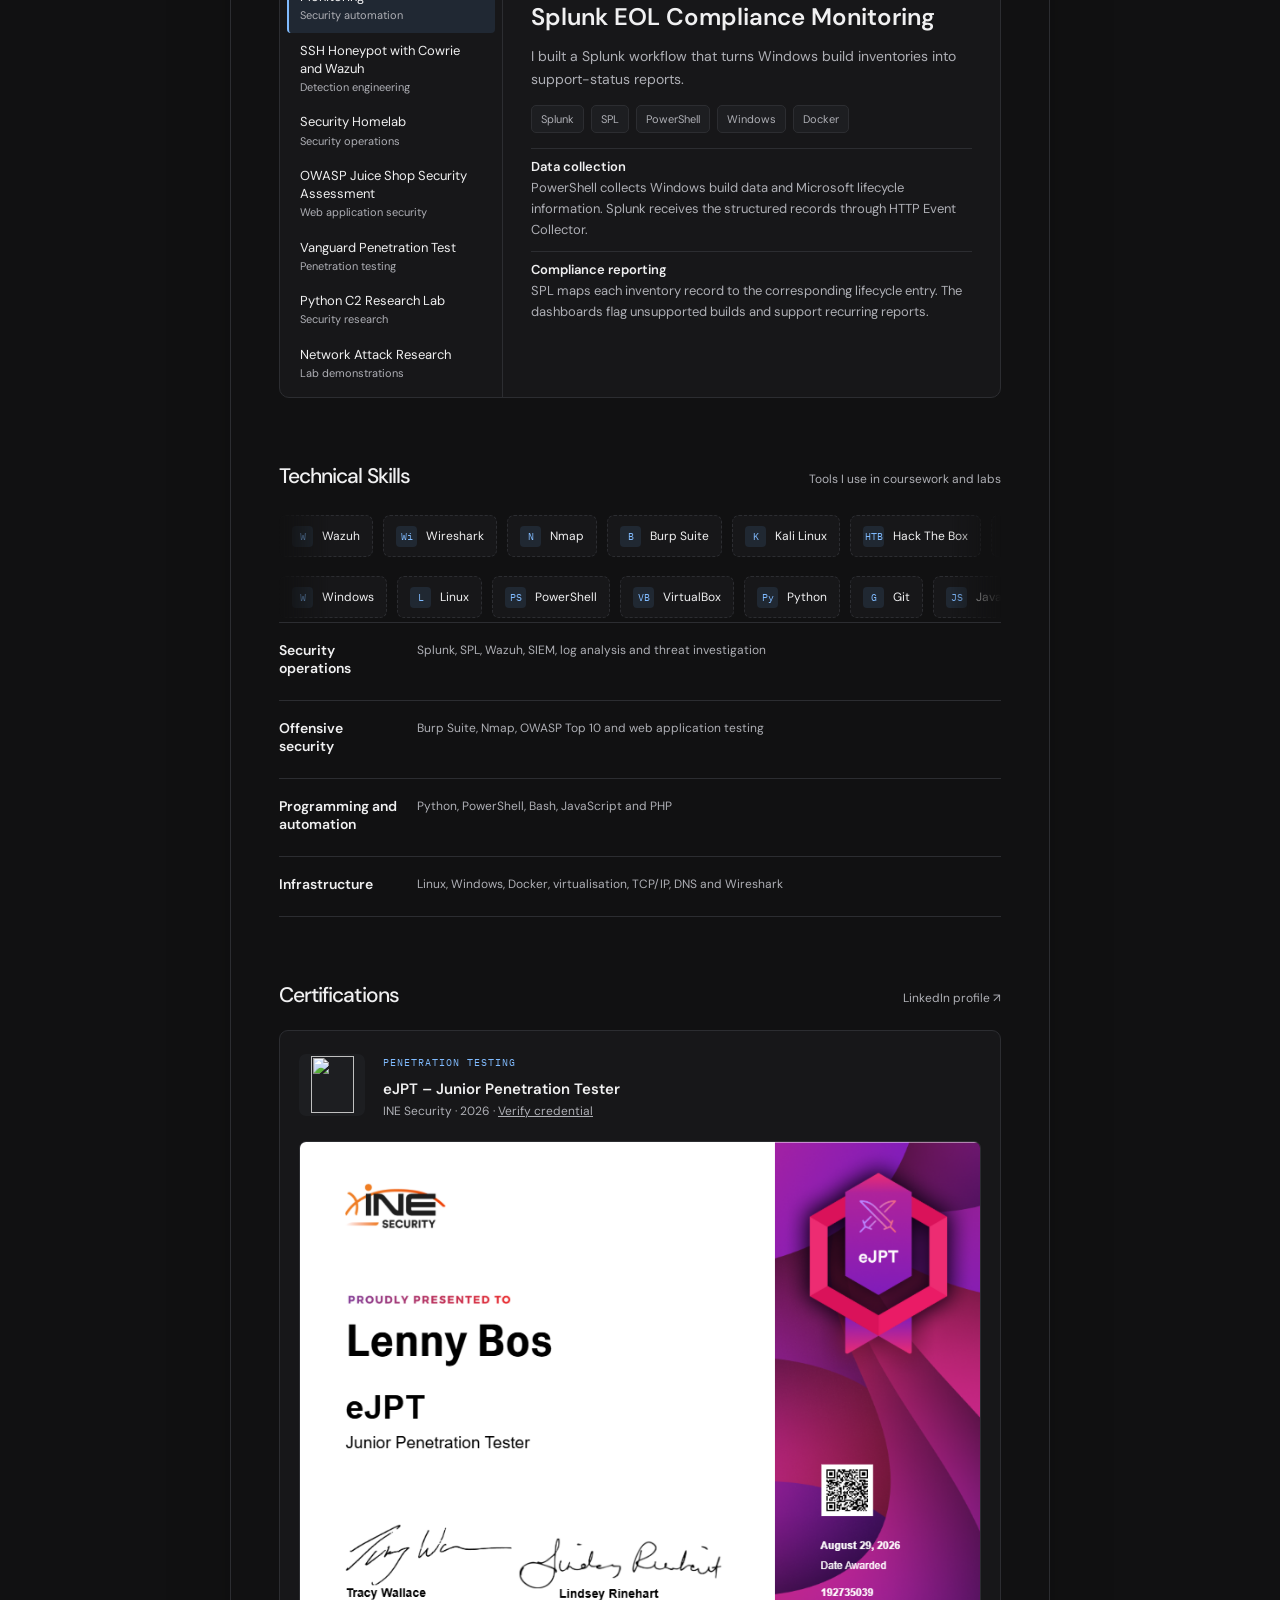
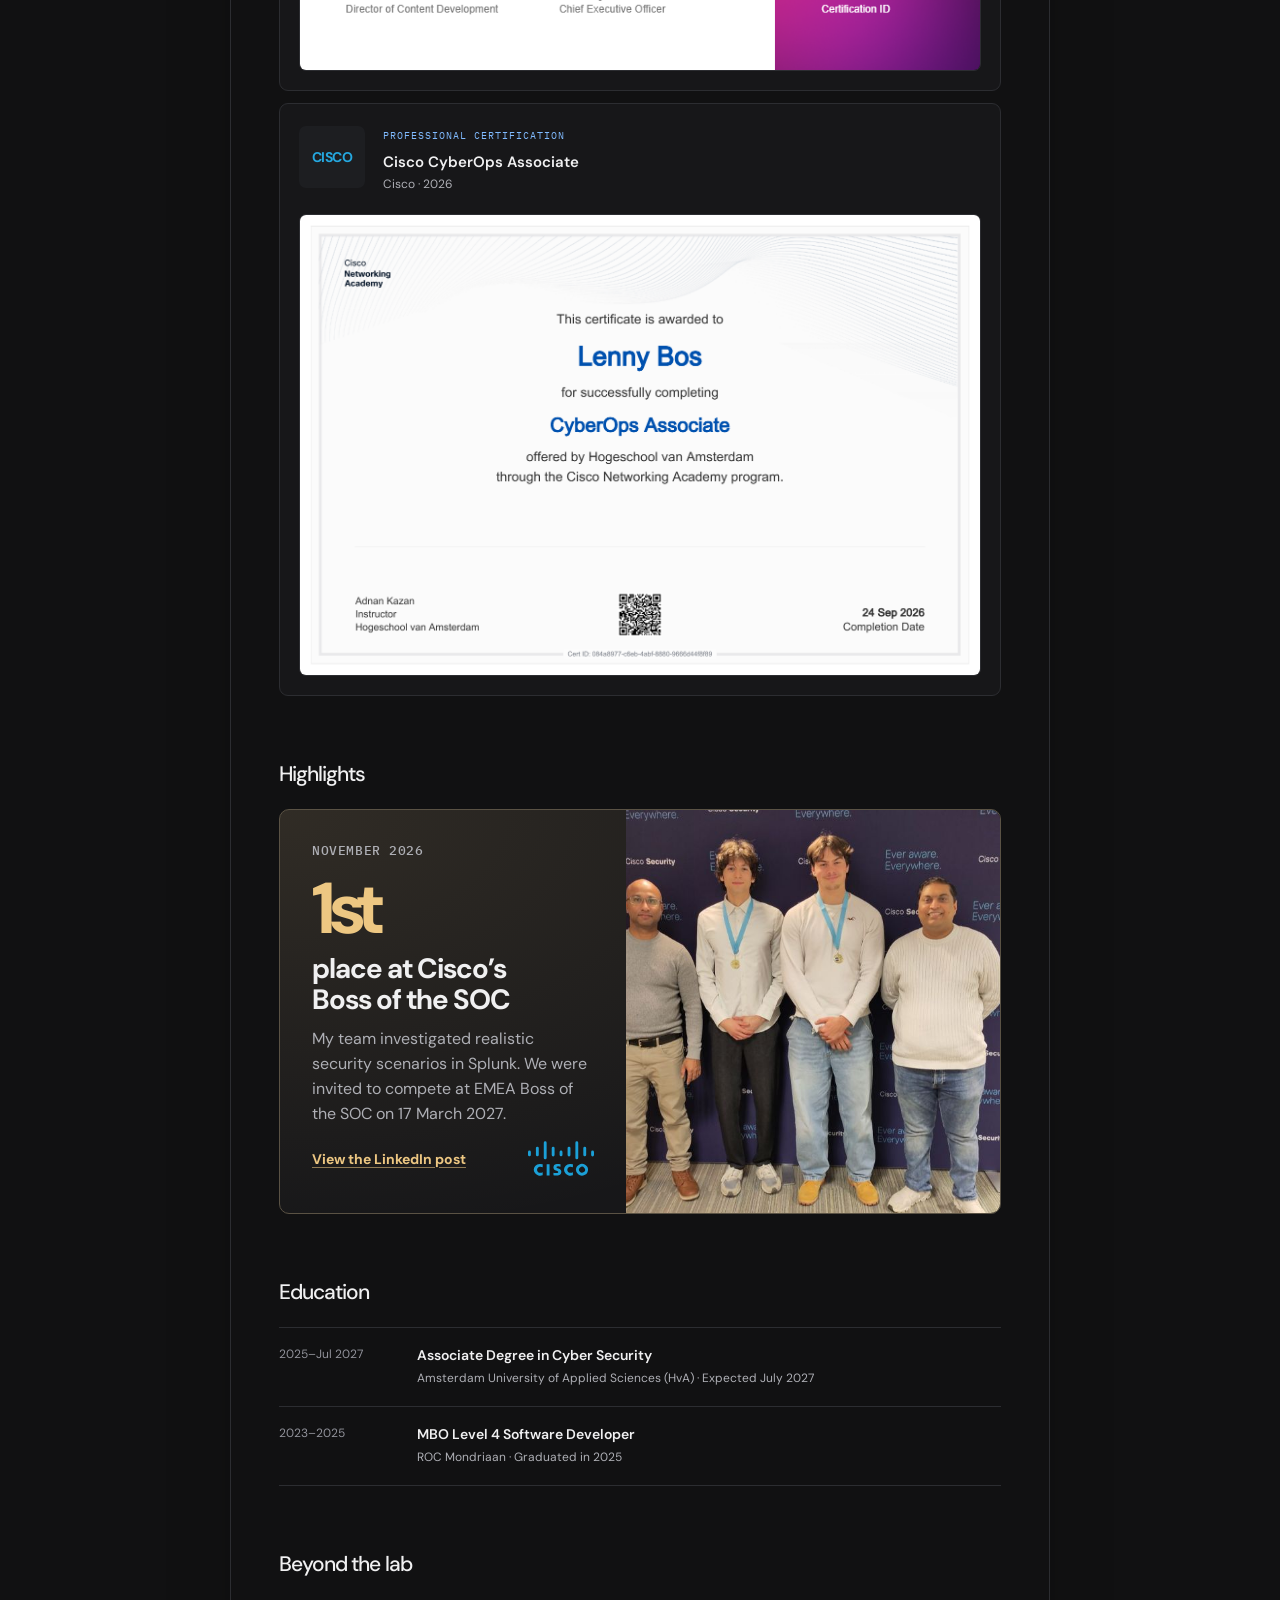
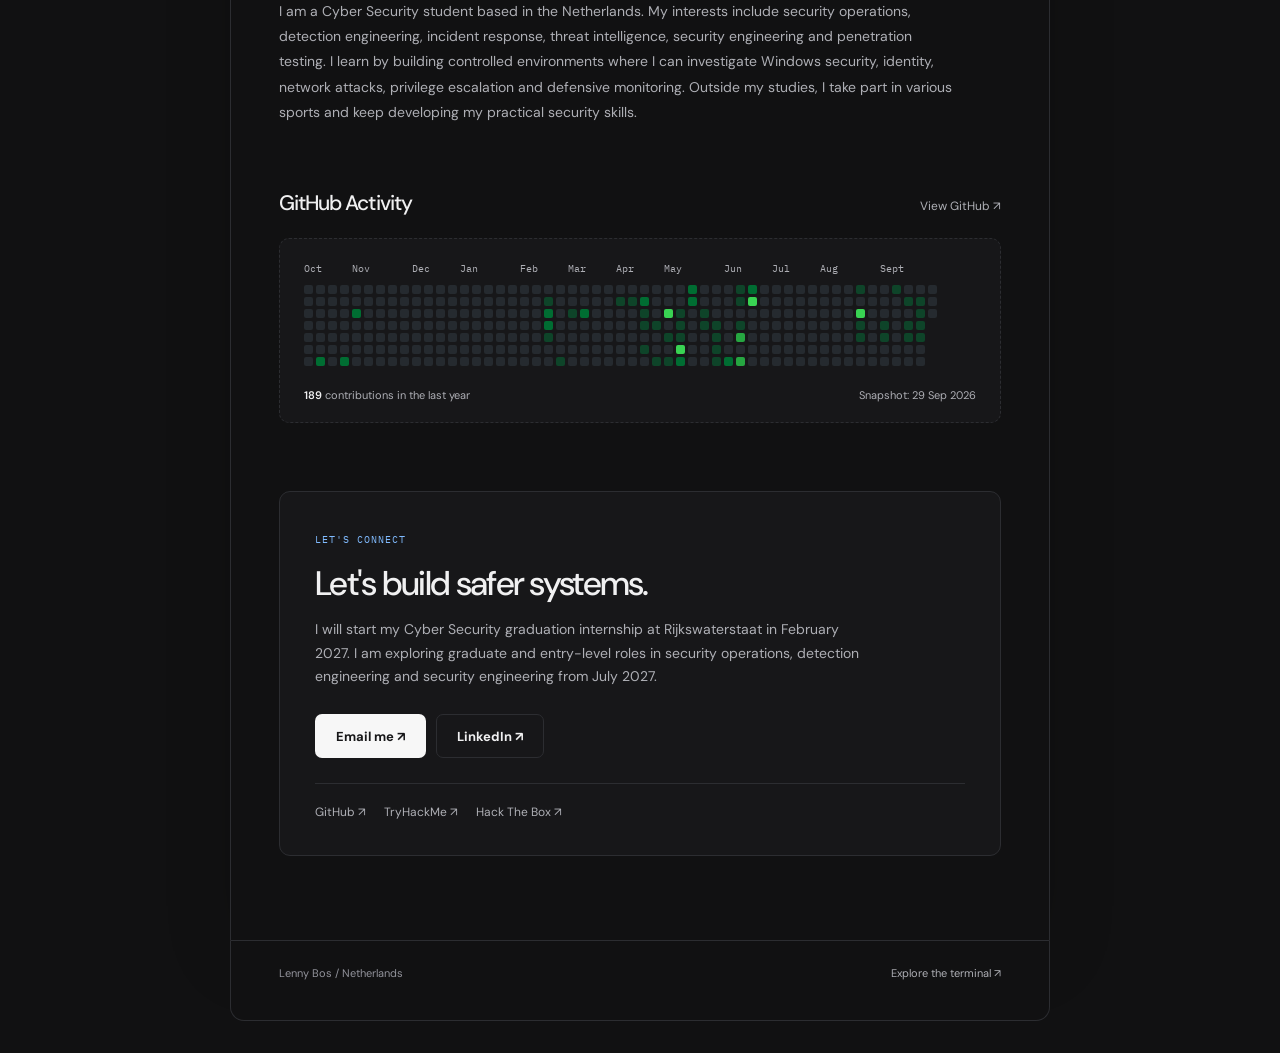
==== commit fc493973: "Added CyberOps Certificate" ====
--- a/index.html
+++ b/index.html
@@ -198,7 +198,6 @@
     <section class="section" id="certifications" aria-labelledby="certifications-title">
       <div class="section-heading"><h2 id="certifications-title">Certifications</h2><a href="https://www.linkedin.com/in/lennybos/" target="_blank" rel="noopener noreferrer">LinkedIn profile ↗</a></div>
       <div class="certificate-list">
-        <article class="certificate"><div class="certificate__issuer certificate__issuer--cisco" aria-hidden="true"><img src="https://cdn.simpleicons.org/cisco/1BA0D7" alt="" width="44" height="44" loading="lazy" onerror="this.hidden=true;this.nextElementSibling.hidden=false"><span hidden>CISCO</span></div><div><span class="eyebrow">PROFESSIONAL CERTIFICATION</span><h3>Cisco CyberOps Associate</h3><p>Cisco · 2026</p></div></article>
         <article class="certificate certificate--document">
           <div class="certificate__summary">
             <div class="certificate__issuer certificate__issuer--ine" aria-hidden="true"><img src="https://us-east-1.graphassets.com/AwCYQkwjSUCbfkm08Ct1Mz/cmcc3wze0lx3007irps13e6k3" alt="" width="43" height="57" loading="lazy" /></div>
@@ -206,6 +205,15 @@
           </div>
           <a class="certificate__document-link" href="./media/ejpt-certificate-lenny-bos.png" target="_blank" rel="noopener noreferrer" aria-label="View Lenny Bos's eJPT certificate at full size">
             <img class="certificate__document-image" src="./media/ejpt-certificate-lenny-bos.png" alt="eJPT Junior Penetration Tester certificate awarded to Lenny Bos on August 29, 2026" width="783" height="607" loading="lazy" />
+          </a>
+        </article>
+        <article class="certificate certificate--document">
+          <div class="certificate__summary">
+            <div class="certificate__issuer certificate__issuer--cisco" aria-hidden="true"><img src="https://cdn.simpleicons.org/cisco/1BA0D7" alt="" width="44" height="44" loading="lazy" onerror="this.hidden=true;this.nextElementSibling.hidden=false"><span hidden>CISCO</span></div>
+            <div><span class="eyebrow">PROFESSIONAL CERTIFICATION</span><h3>Cisco CyberOps Associate</h3><p>Cisco · 2026</p></div>
+          </div>
+          <a class="certificate__document-link" href="./media/cyberops-certificate-lenny-bos.png" target="_blank" rel="noopener noreferrer" aria-label="View Lenny Bos's CyberOps Associate certificate at full size">
+            <img class="certificate__document-image" src="./media/cyberops-certificate-lenny-bos.png" alt="Cisco Networking Academy CyberOps Associate certificate awarded to Lenny Bos on September 24, 2026" width="1400" height="949" loading="lazy" />
           </a>
         </article>
       </div>
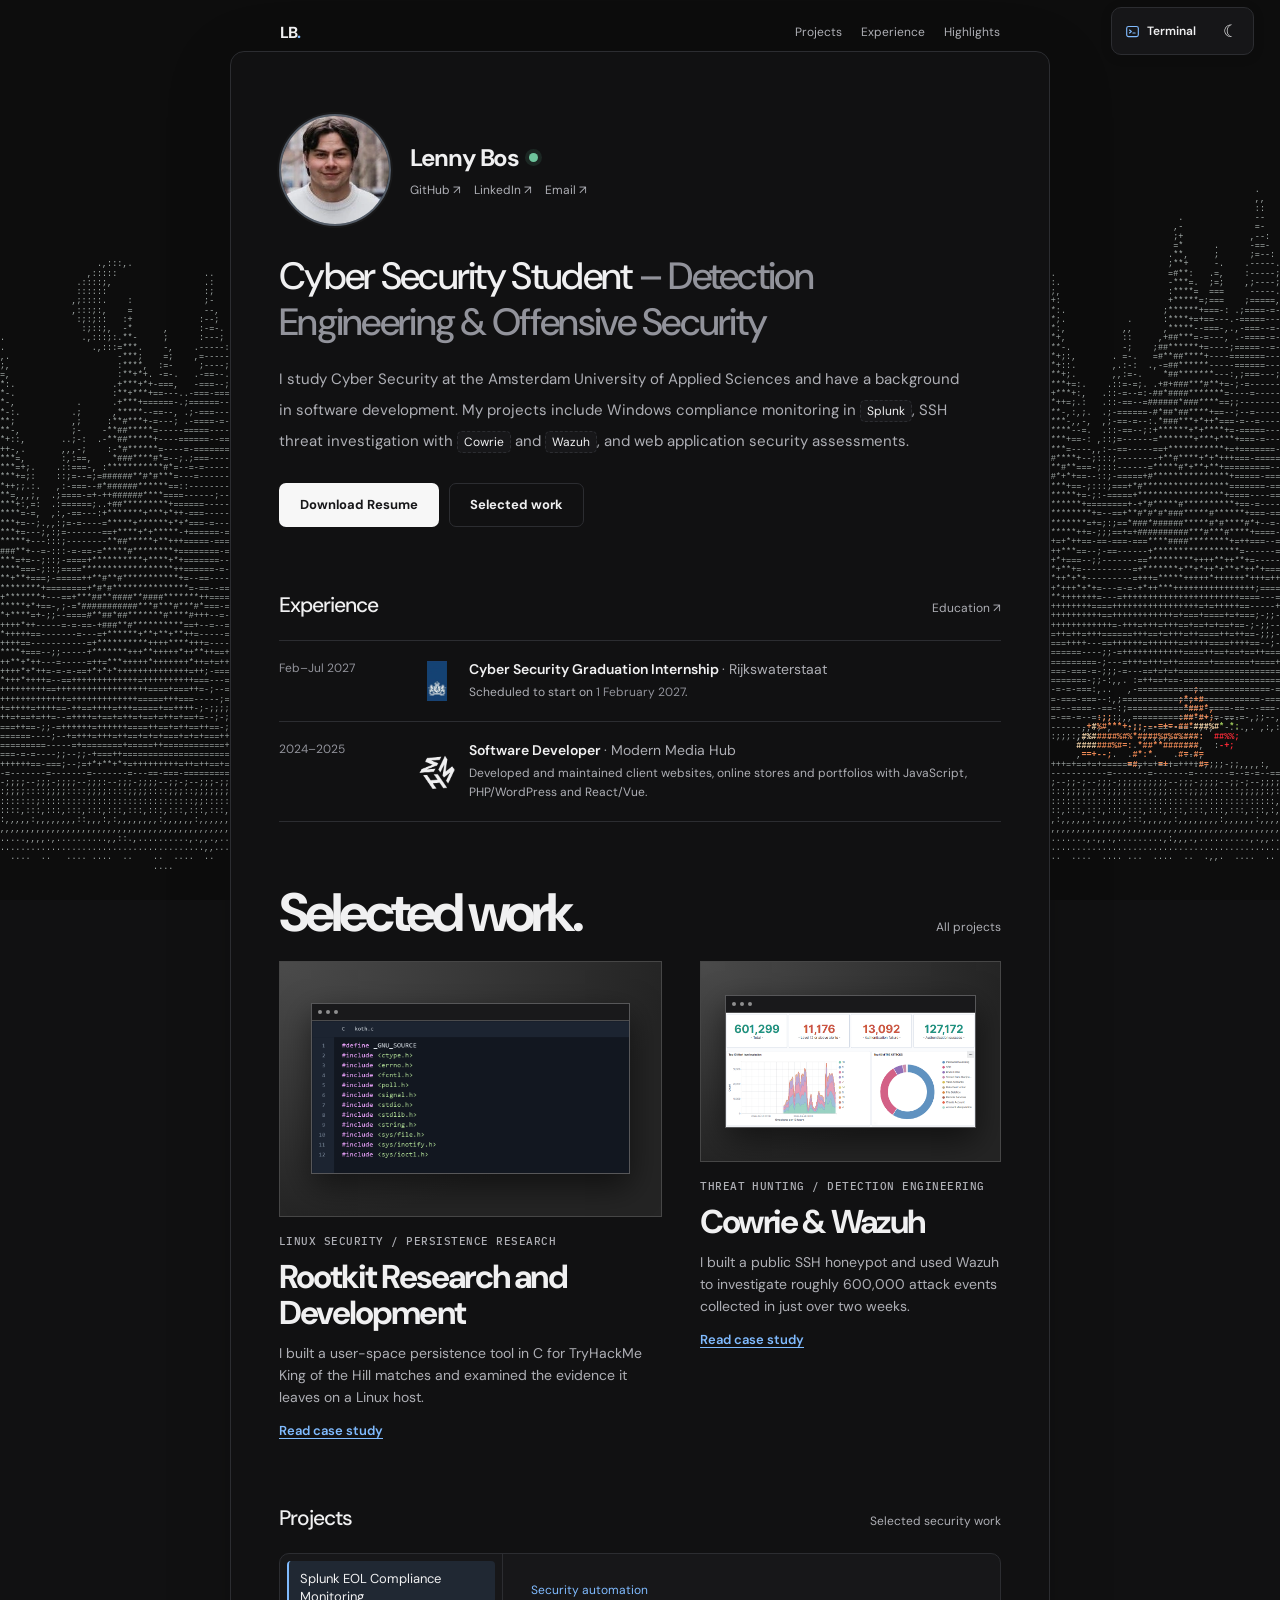
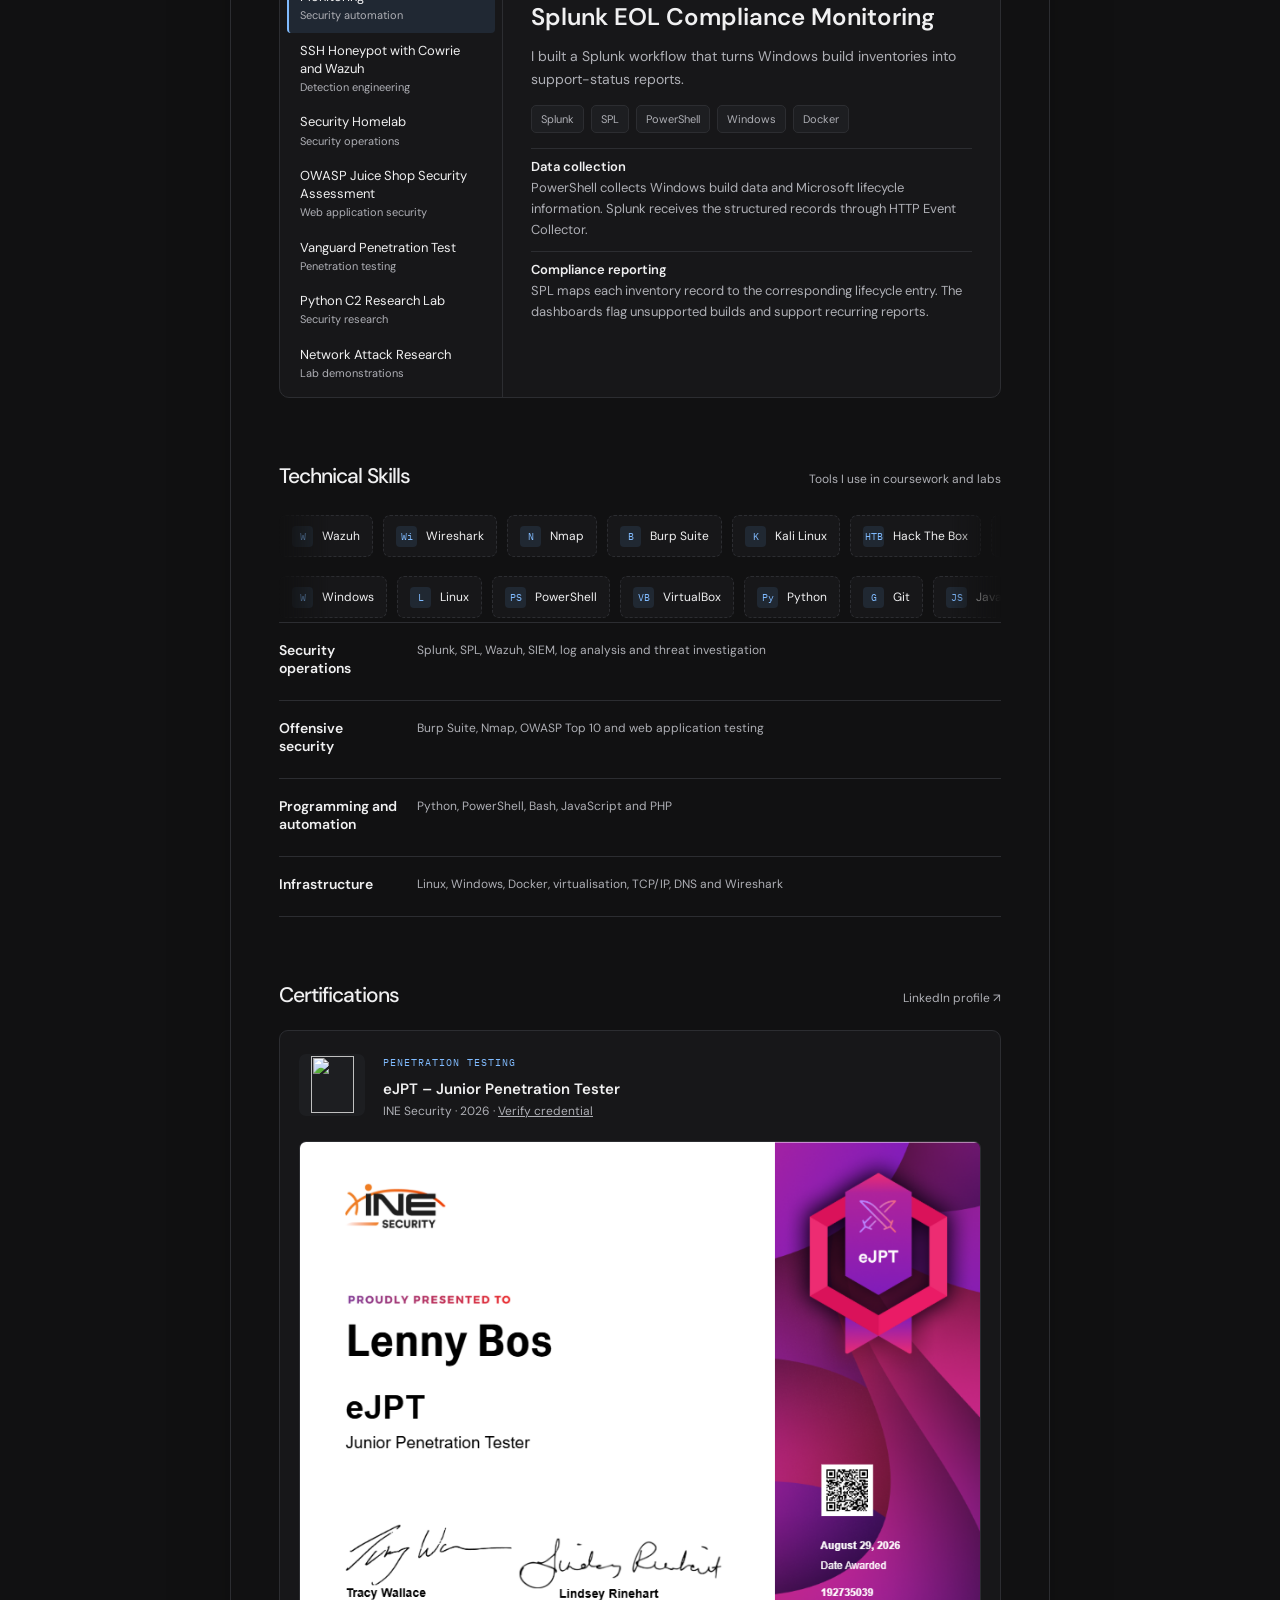
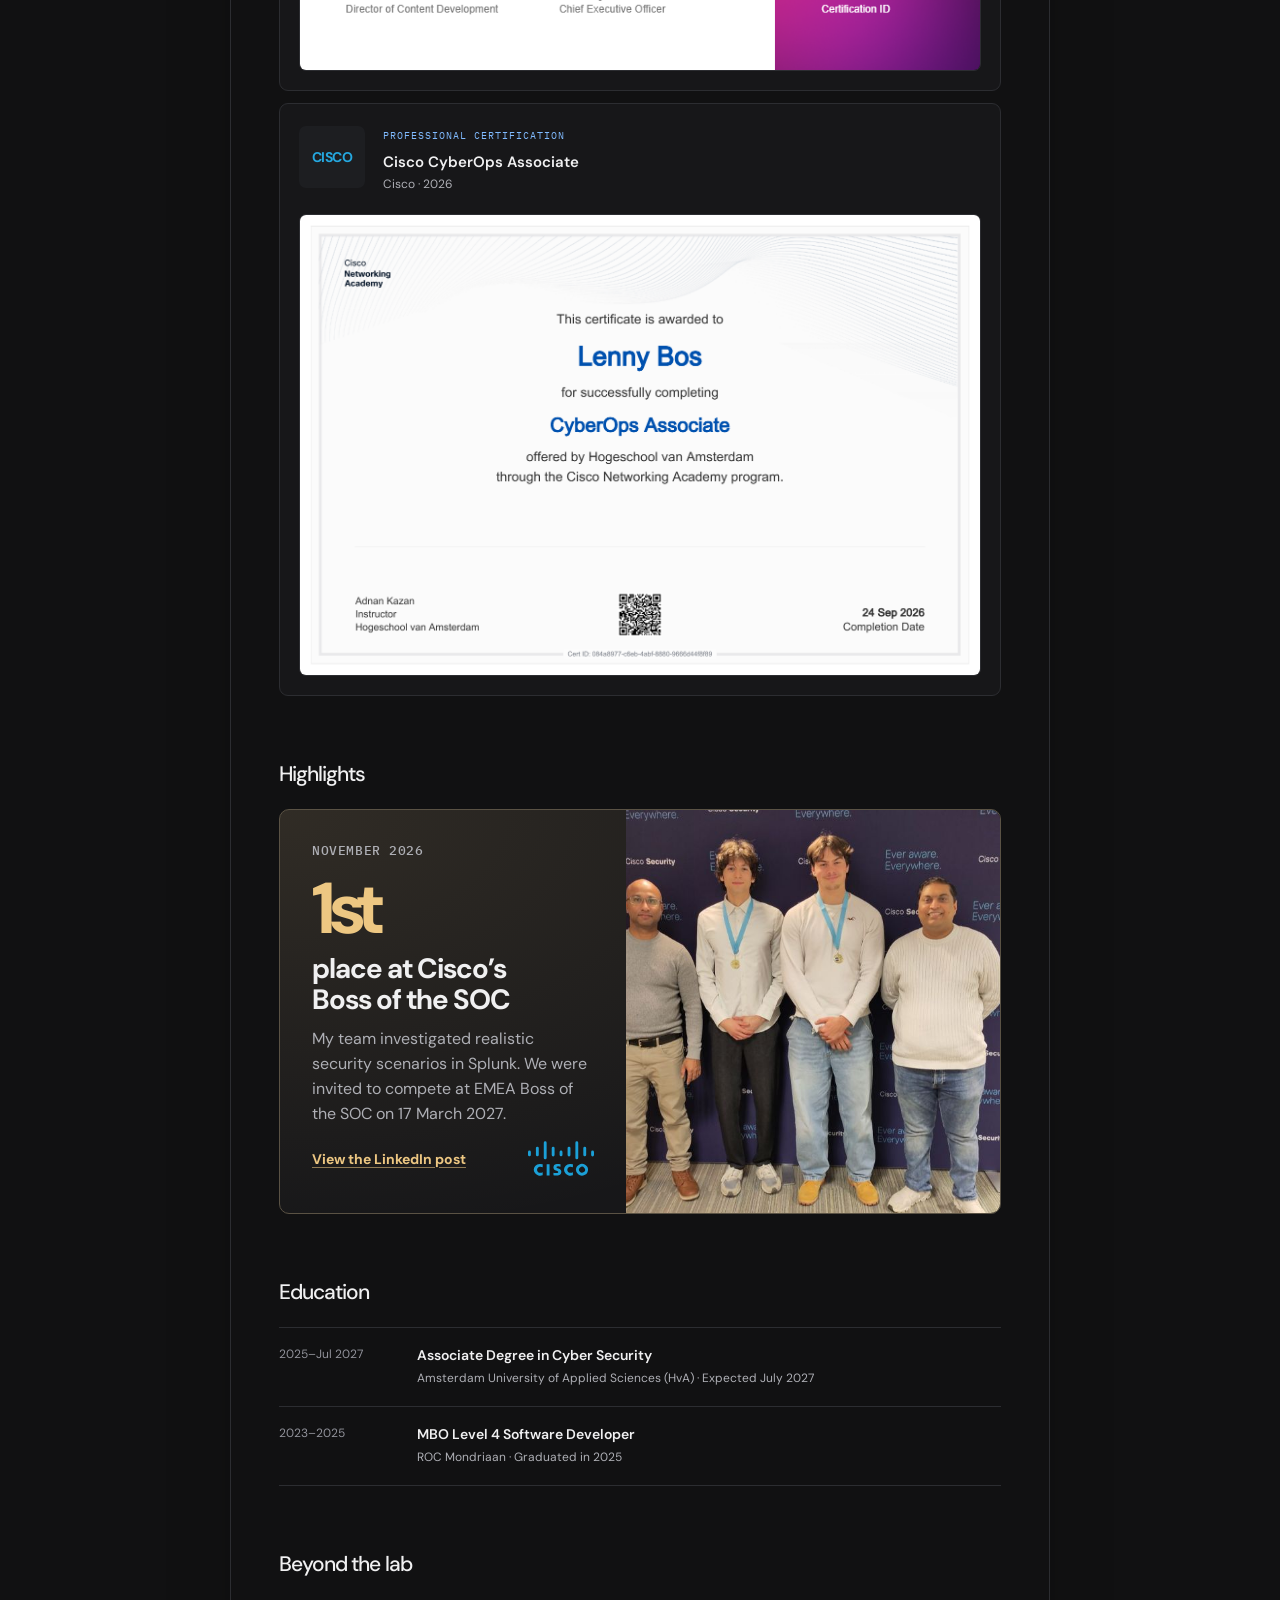
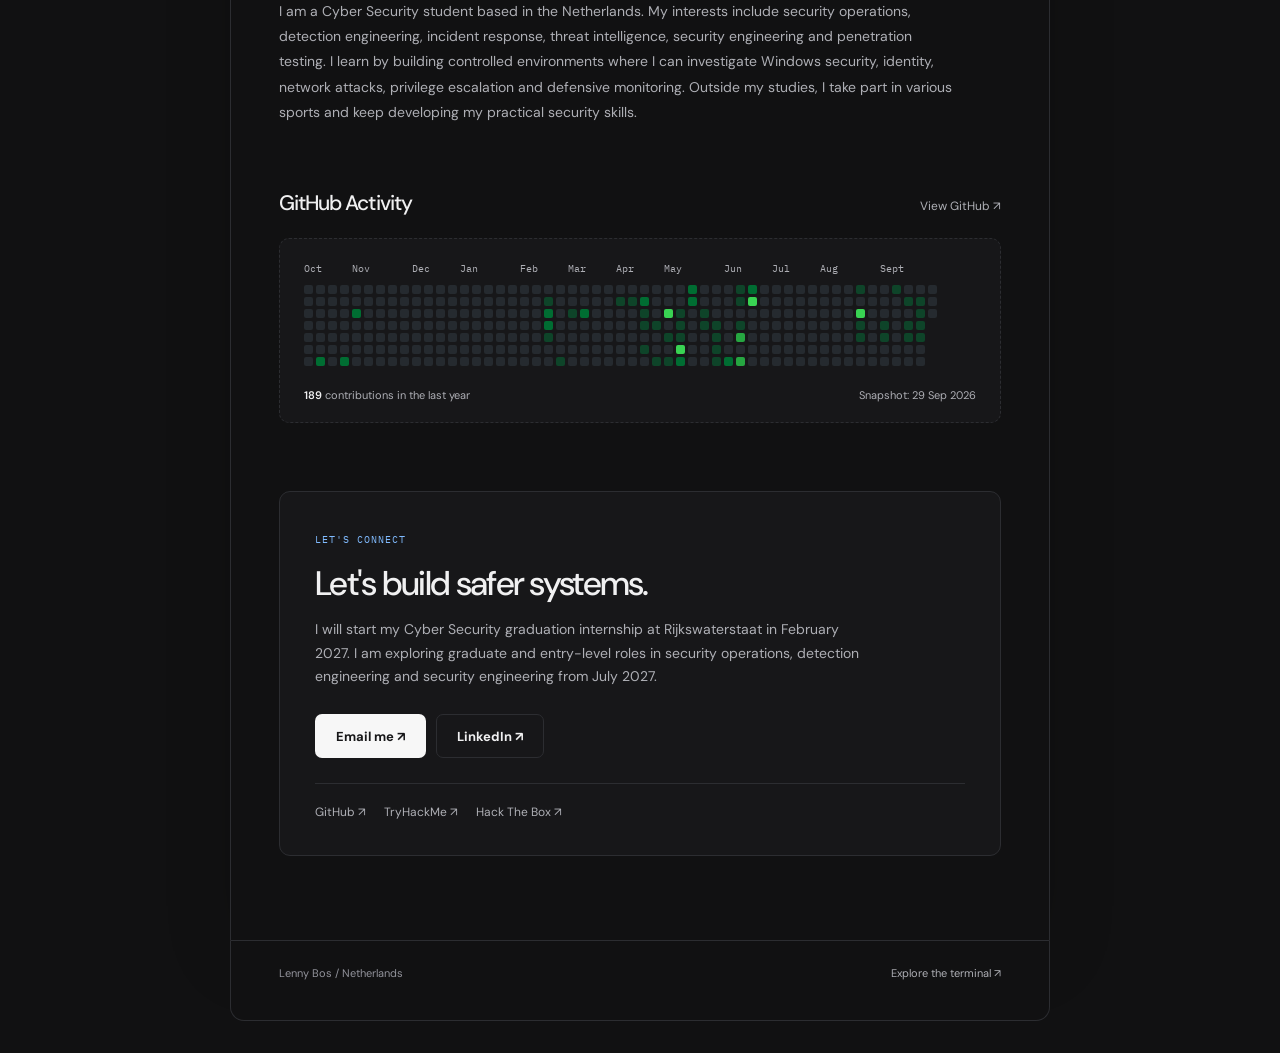
==== commit a49306c6: "Match terminal to portfolio and add project references" ====
--- a/index.html
+++ b/index.html
@@ -91,7 +91,7 @@
       <div class="section-heading"><h2 id="selected-work-title">Selected work.</h2><a href="#projects">All projects</a></div>
       <div class="selected-work__grid">
         <article class="selected-case">
-          <a class="selected-case__visual" href="./tryhackme-koth.html" aria-label="Read the Rootkit Research and Development case study">
+          <a class="selected-case__visual" href="./tryhackme-koth.html" target="_blank" rel="noopener noreferrer" aria-label="Read the Rootkit Research and Development case study">
             <div class="selected-case__window">
               <div class="selected-case__bar" aria-hidden="true"><i></i><i></i><i></i></div>
               <img src="./media/koth-ide-cover.png" alt="C source excerpt displayed in a dark code editor" width="960" height="460" loading="lazy" />
@@ -100,7 +100,7 @@
           <p class="selected-case__category">Linux security / Persistence research</p>
           <h3>Rootkit Research and Development</h3>
           <p>I built a user-space persistence tool in C for TryHackMe King of the Hill matches and examined the evidence it leaves on a Linux host.</p>
-          <a class="selected-case__link" href="./tryhackme-koth.html">Read case study</a>
+          <a class="selected-case__link" href="./tryhackme-koth.html" target="_blank" rel="noopener noreferrer">Read case study</a>
         </article>
         <article class="selected-case">
           <a class="selected-case__visual" id="cowrie-writeup" href="https://medium.com/meetcyber/building-a-threat-hunting-lab-with-cowrie-wazuh-analyzing-nearly-600-000-real-attack-events-12b21b0440cb" target="_blank" rel="noopener noreferrer" aria-label="Read the Cowrie and Wazuh case study on Medium">
@@ -263,6 +263,6 @@
   <script src="./forest-intro.js?v=trim-trees" defer></script>
   <script src="./fox-pet.js" defer></script>
   <script src="./fox-apple.js?v=level-trail" defer></script>
-  <script src="./scenes.js?v=trim-trees" defer></script>
+  <script src="./scenes.js?v=full-forest" defer></script>
 </body>
 </html>
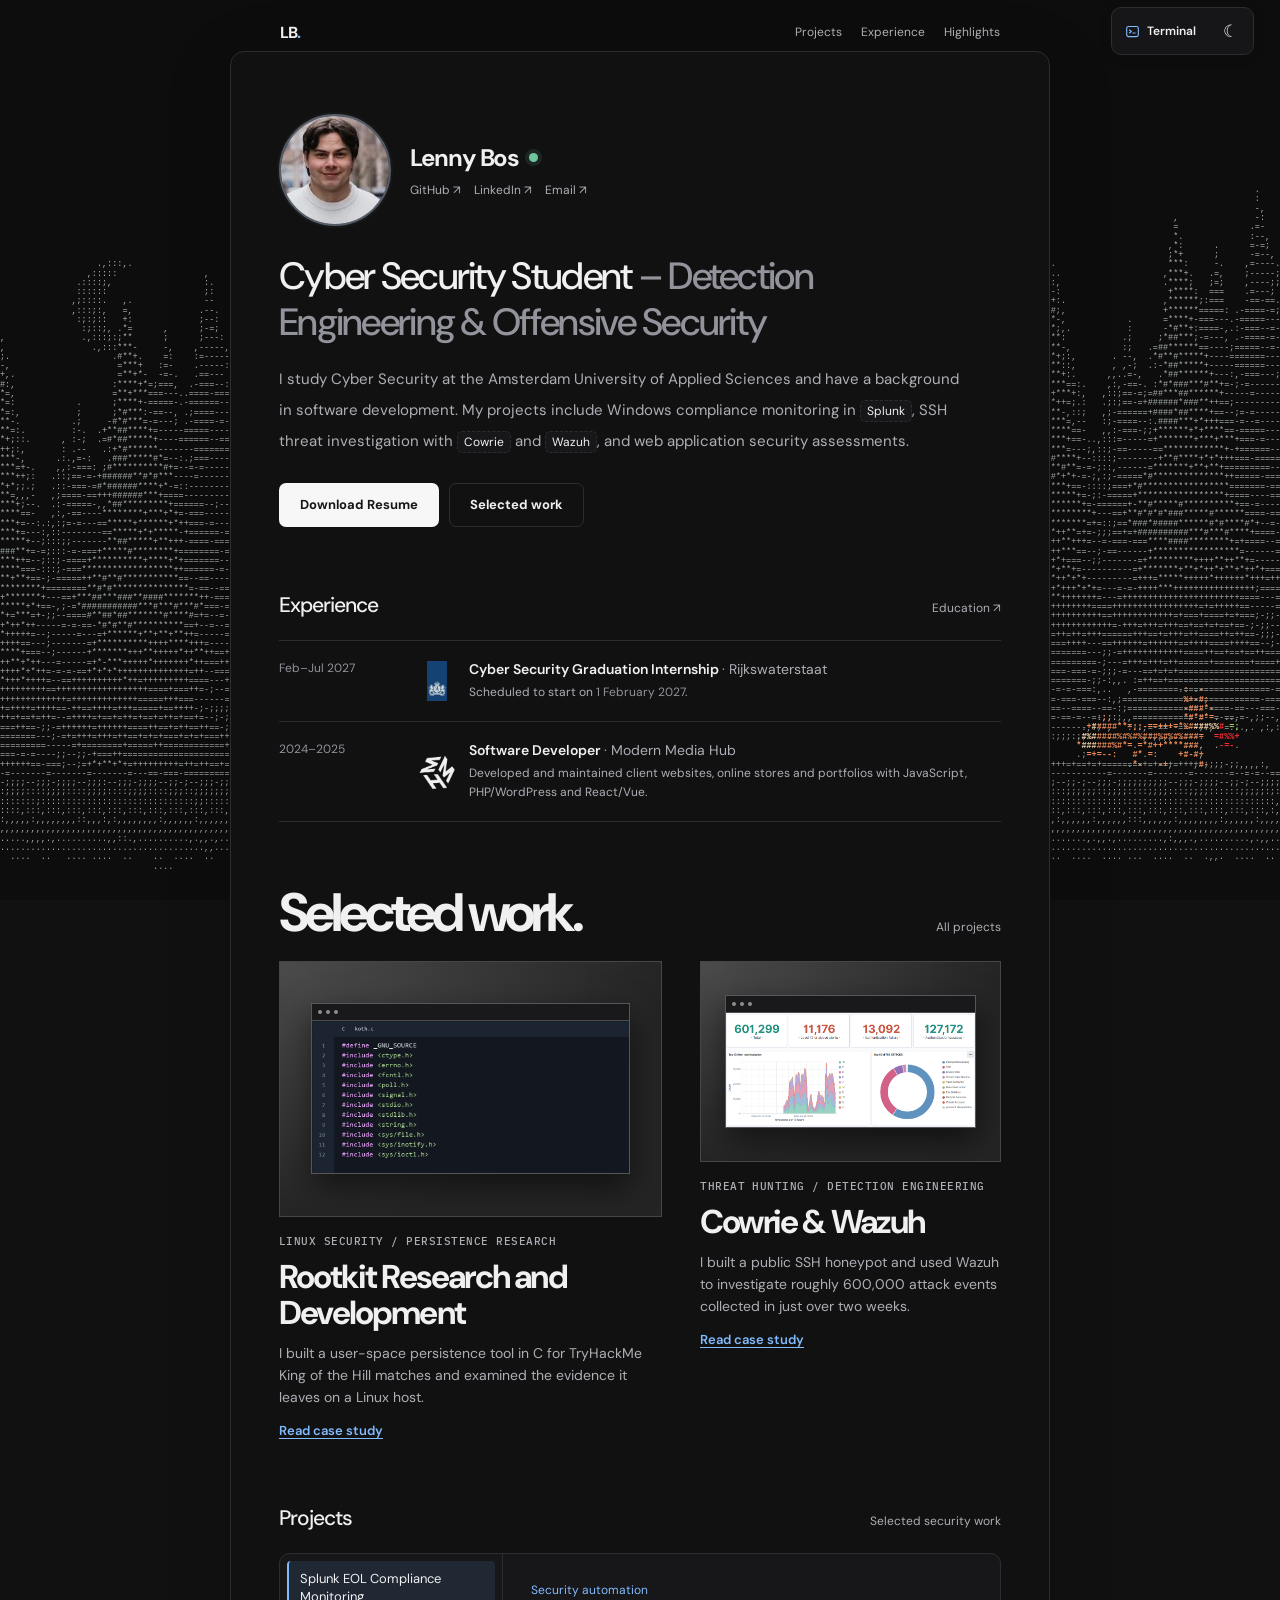
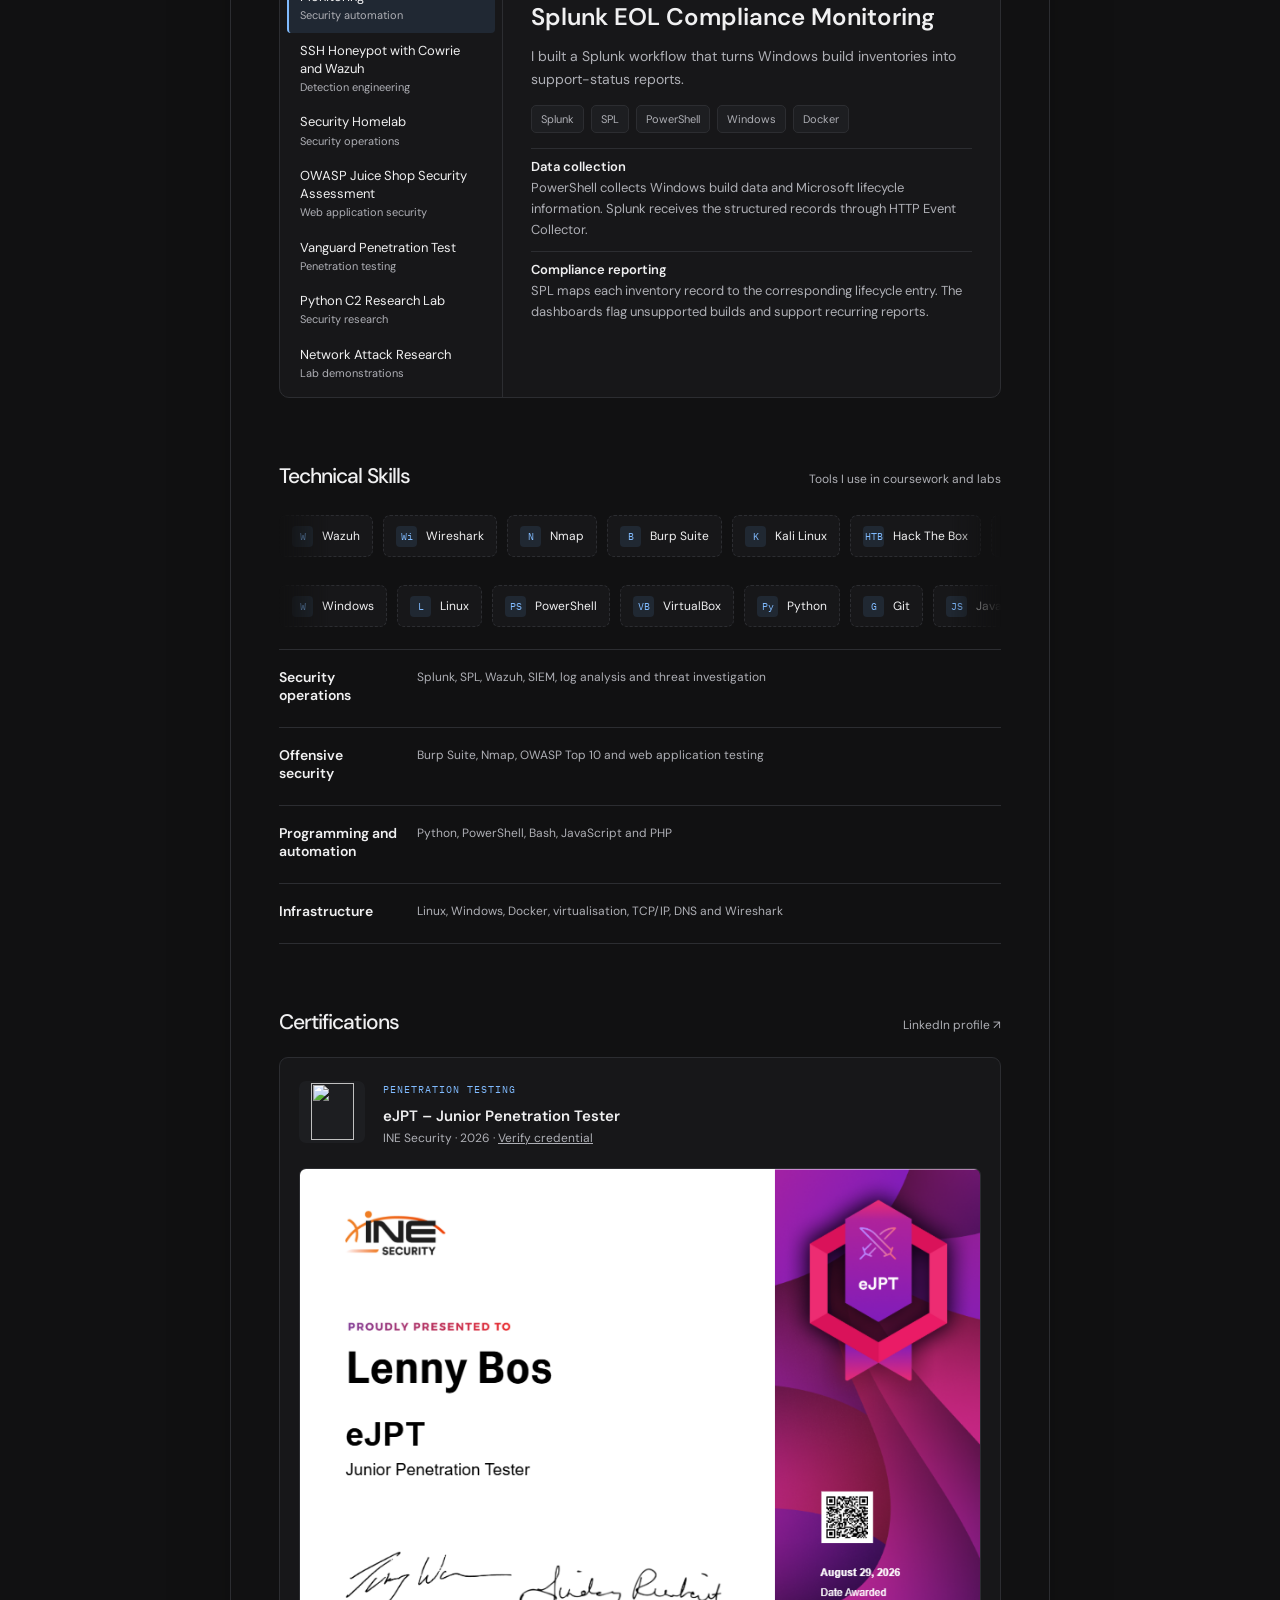
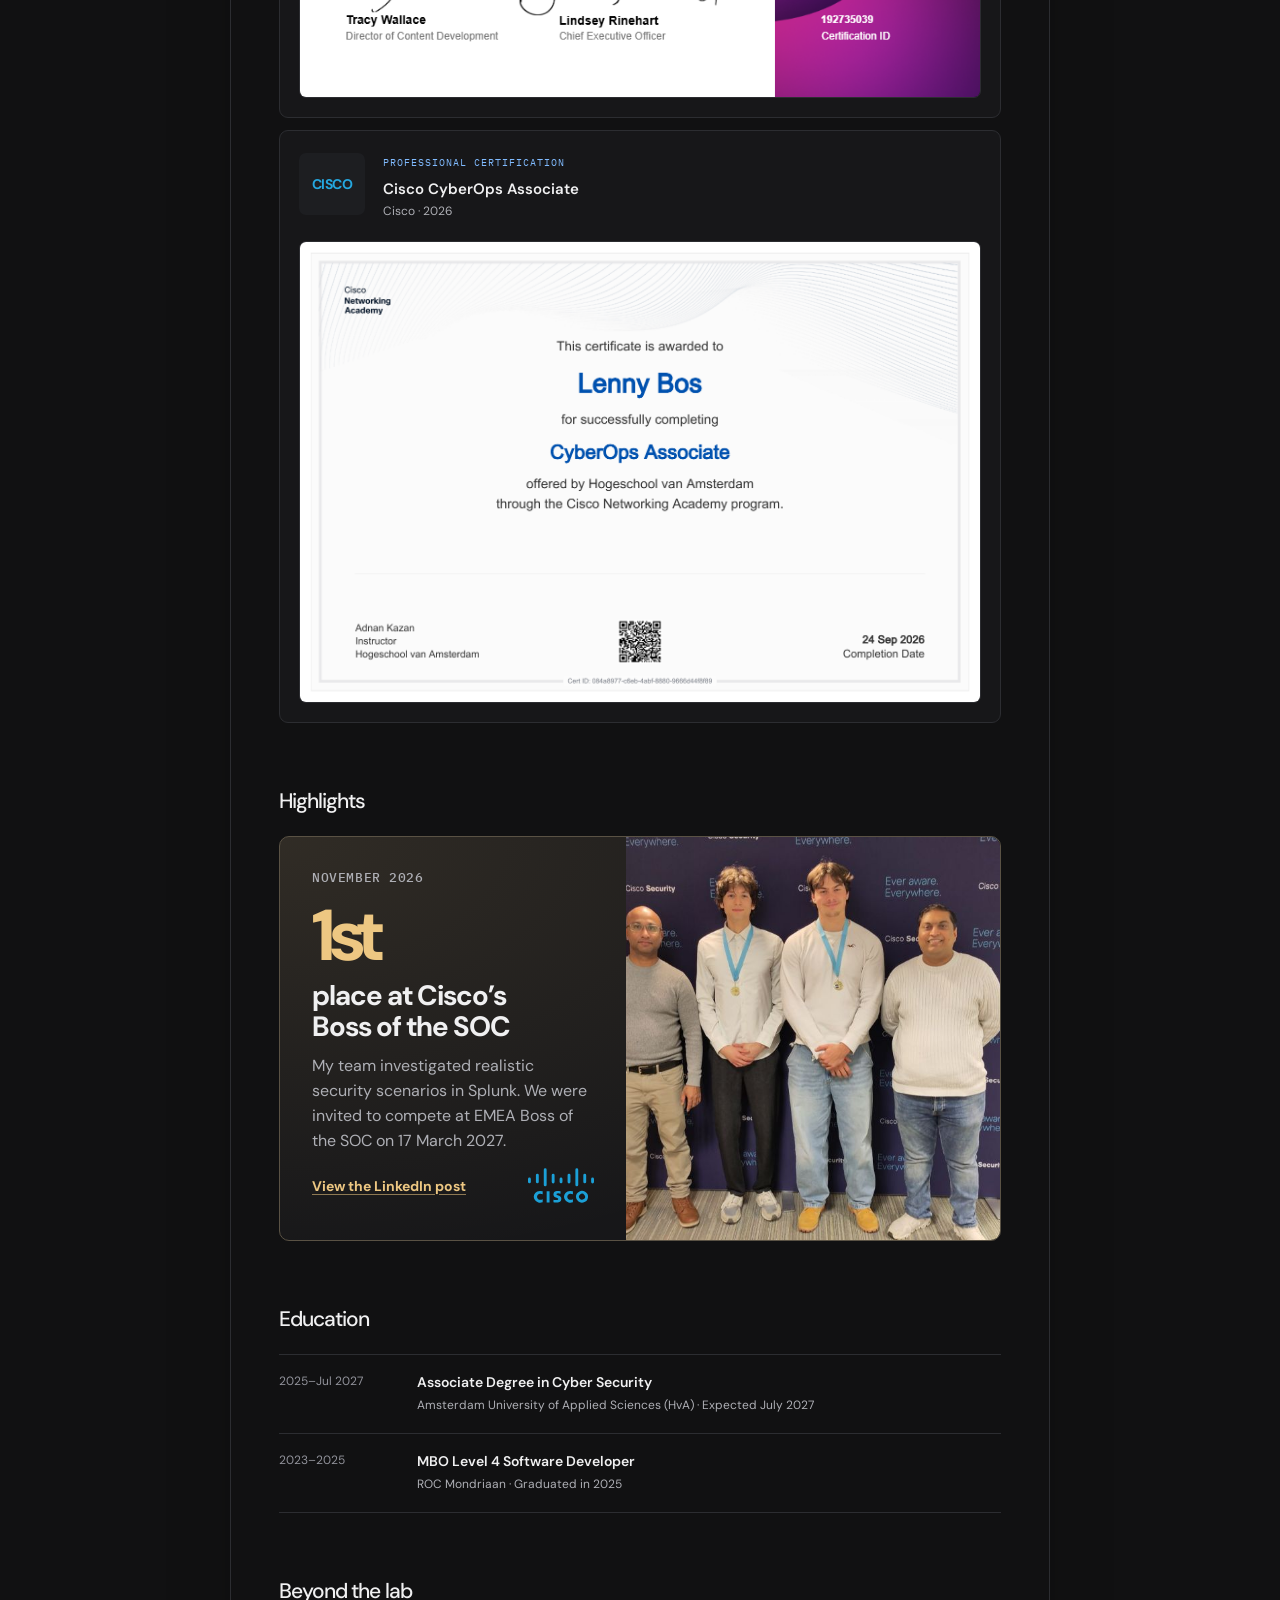
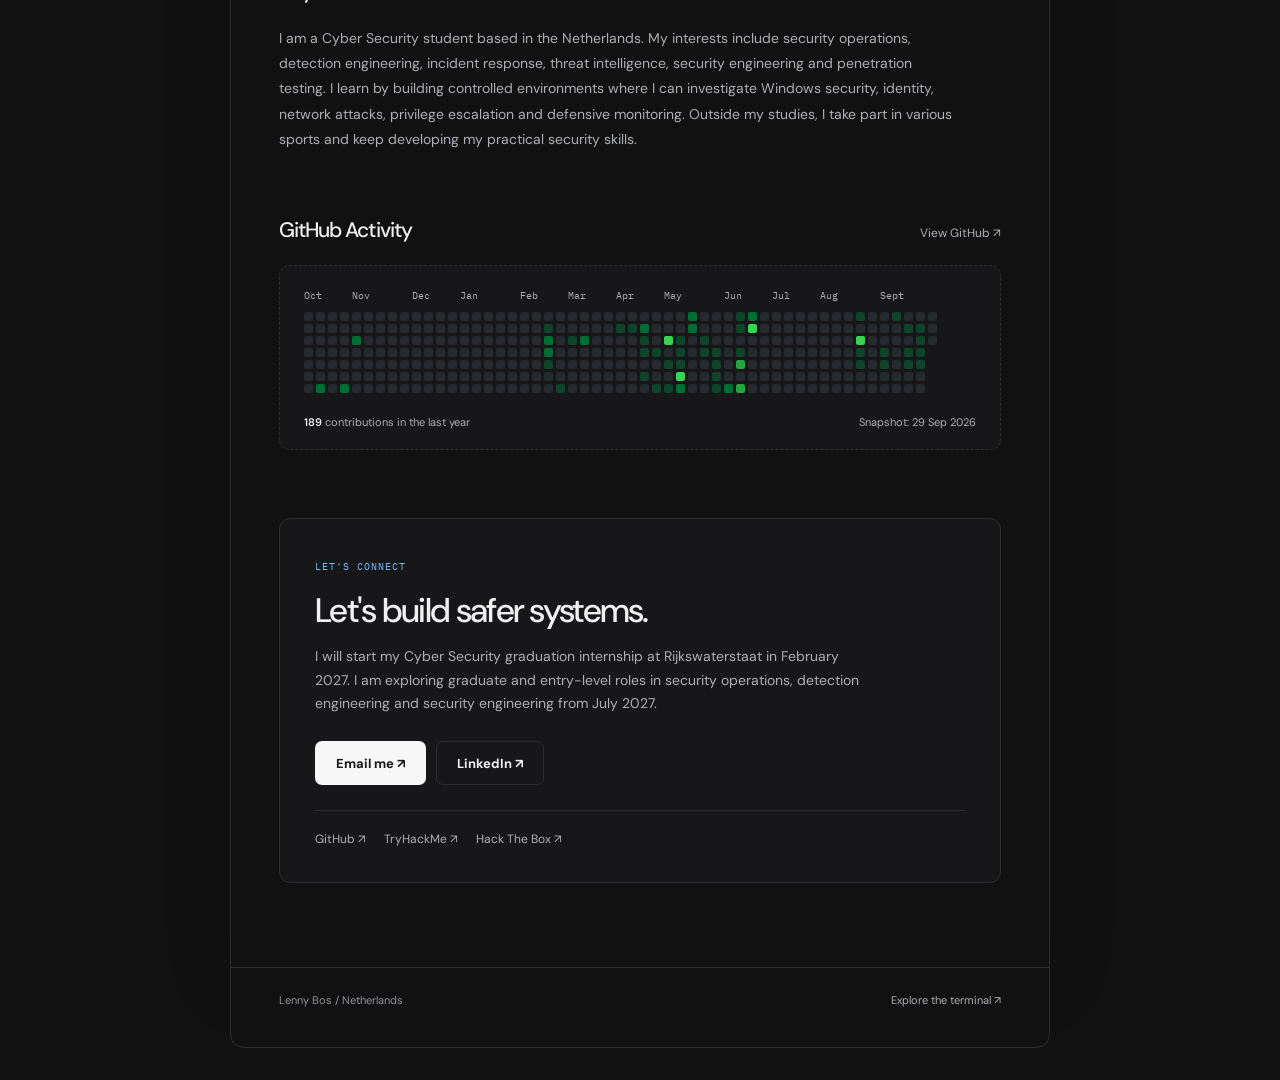
==== commit e36102c4: "Add spacing between technical skills rows" ====
--- a/index.html
+++ b/index.html
@@ -10,7 +10,7 @@
   <link rel="preconnect" href="https://fonts.googleapis.com" />
   <link rel="preconnect" href="https://fonts.gstatic.com" crossorigin />
   <link href="https://fonts.googleapis.com/css2?family=DM+Sans:wght@400;500;600;700&family=IBM+Plex+Mono:wght@400;500;600&display=swap" rel="stylesheet" />
-  <link rel="stylesheet" href="./portfolio.css?v=koth" />
+  <link rel="stylesheet" href="./portfolio.css?v=skills-spacing" />
   <link rel="stylesheet" href="./backdrop.css?v=fox-cross-card" />
   <script>
     if ((!location.hash || location.hash === "#top") && !matchMedia("(prefers-reduced-motion: reduce)").matches) {
--- a/portfolio.css
+++ b/portfolio.css
@@ -279,7 +279,8 @@
 }
 
 .tech-marquee { position: relative; overflow: hidden; padding: 4px 0; mask-image: linear-gradient(to right, transparent, #000 7%, #000 93%, transparent); }
-.tech-marquee + .tech-marquee { margin-top: 11px; }
+.tech-marquee + .tech-marquee { margin-top: 20px; }
+.tech-marquee + div:not(.tech-marquee) { margin-top: 18px; }
 .tech-track { display: flex; width: max-content; animation: tech-slide 36s linear infinite; }
 .tech-marquee--reverse .tech-track { animation-direction: reverse; animation-duration: 43s; }
 .tech-marquee:hover .tech-track, .tech-marquee:focus-within .tech-track { animation-play-state: paused; }
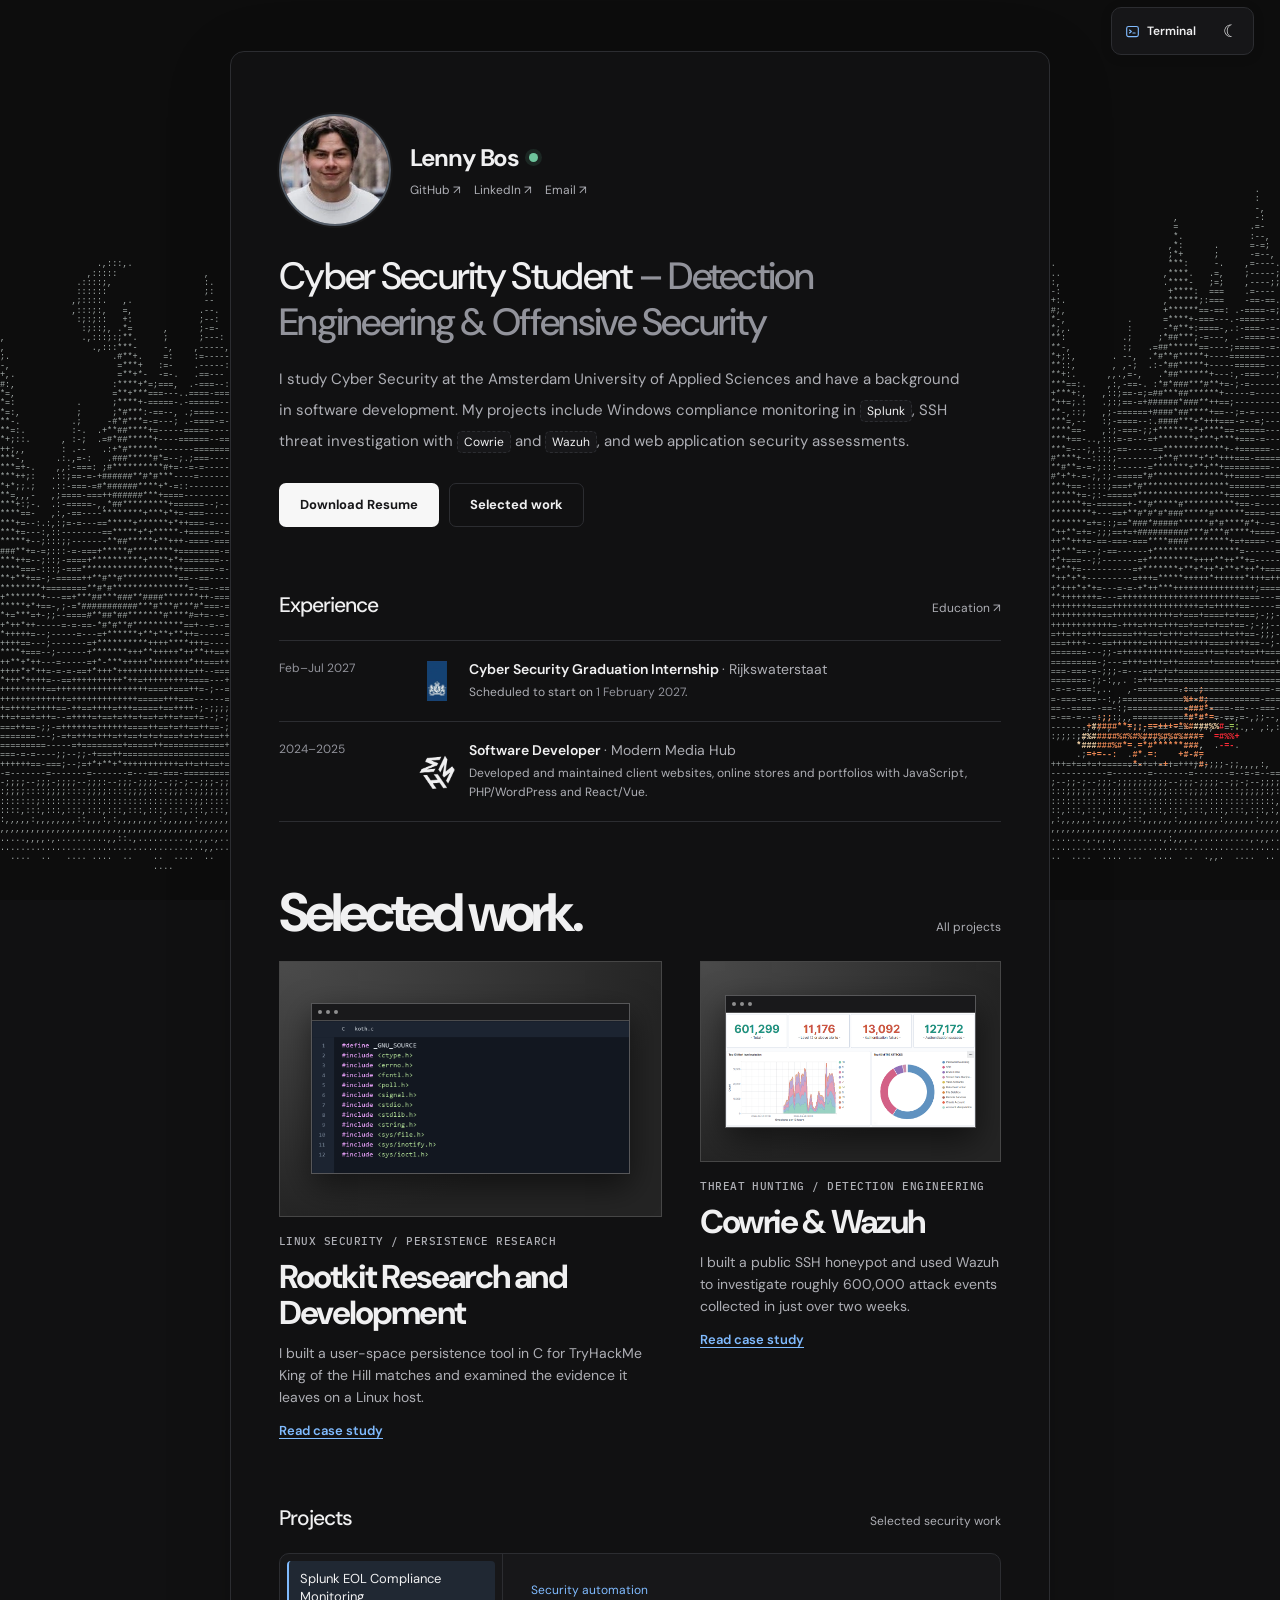
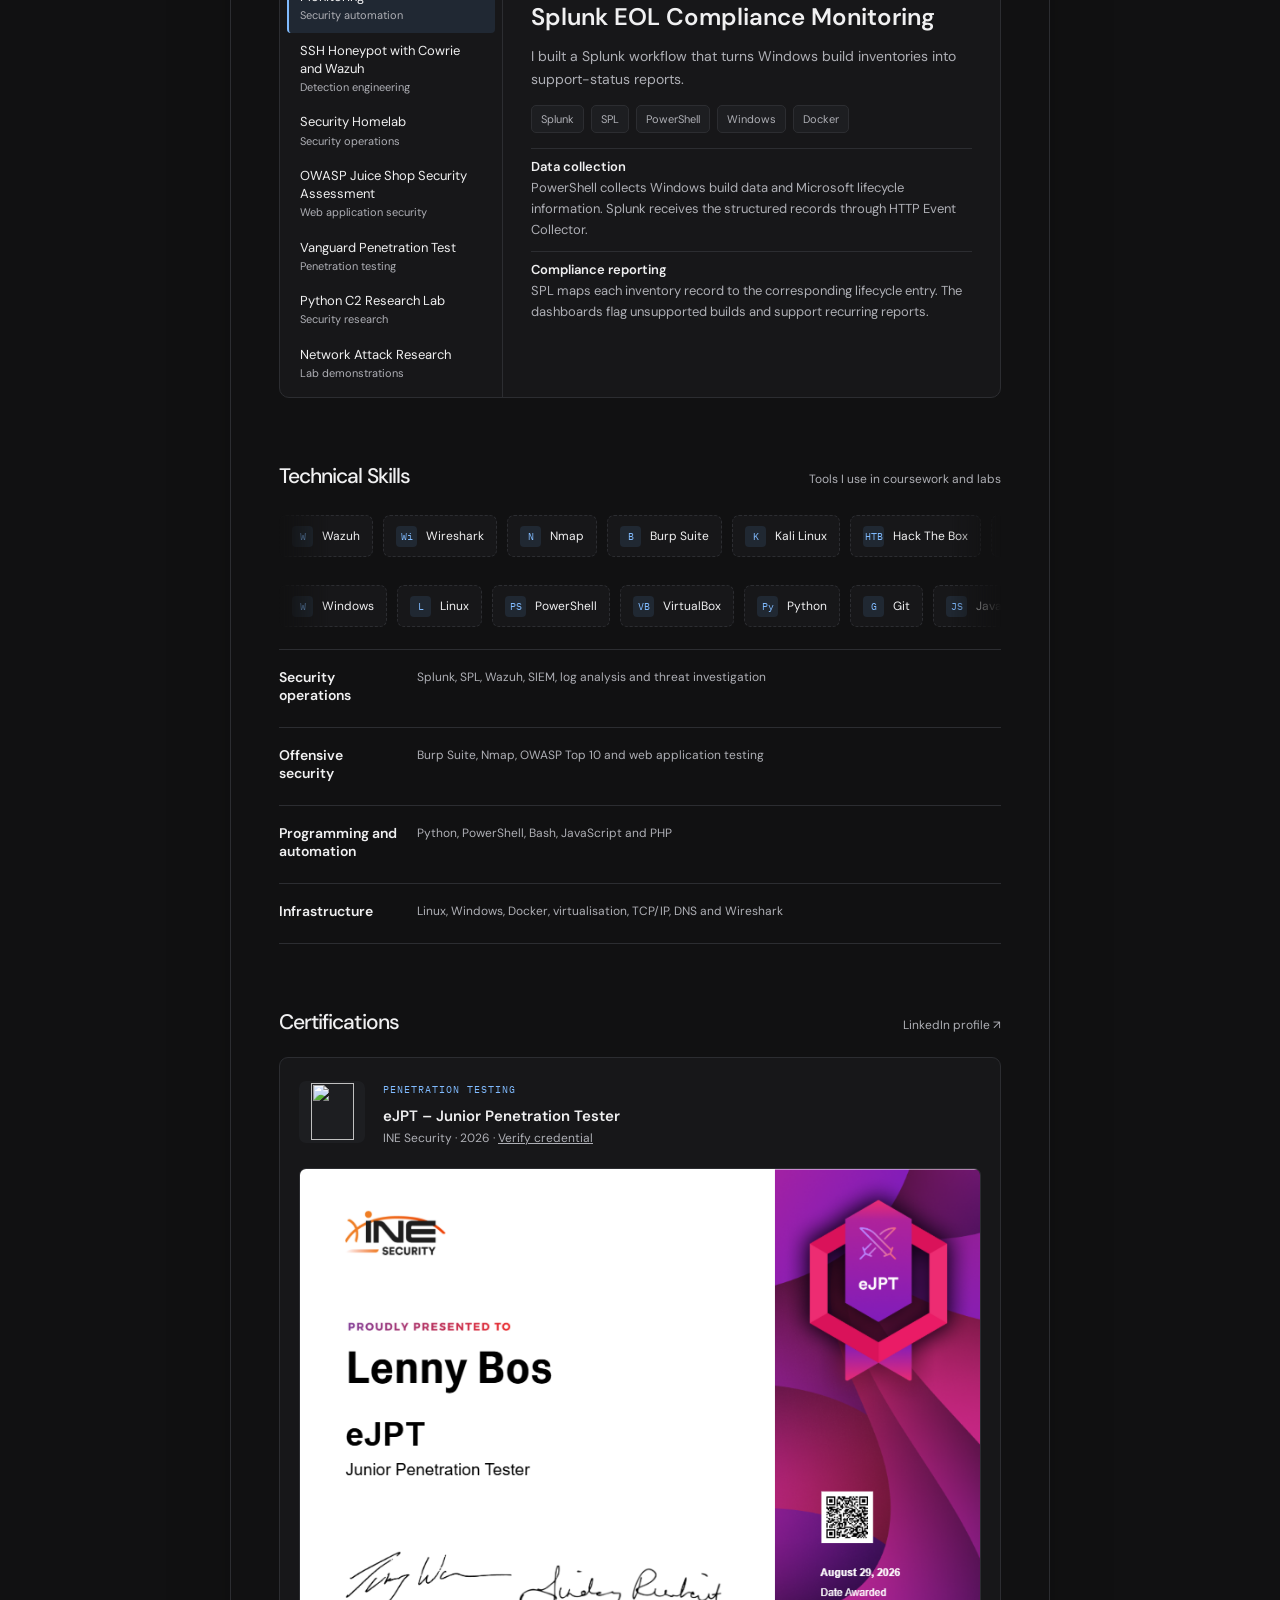
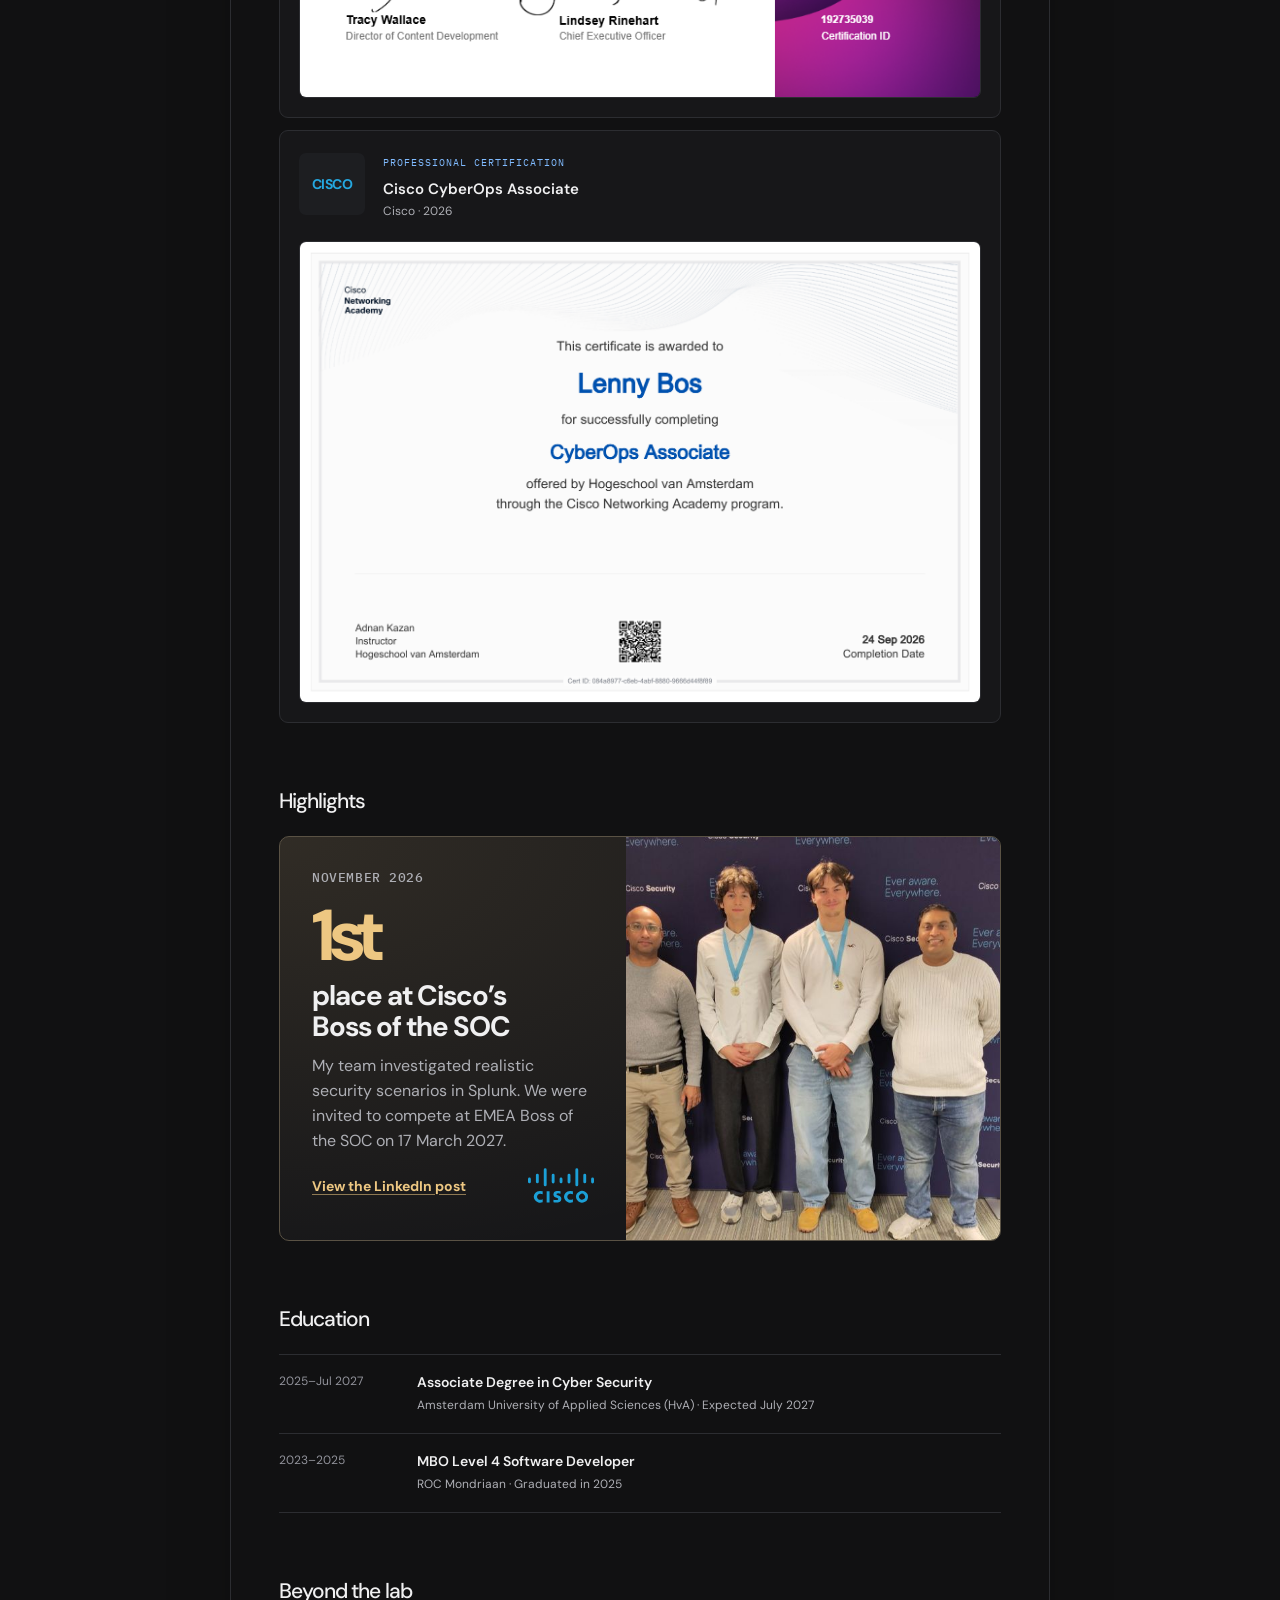
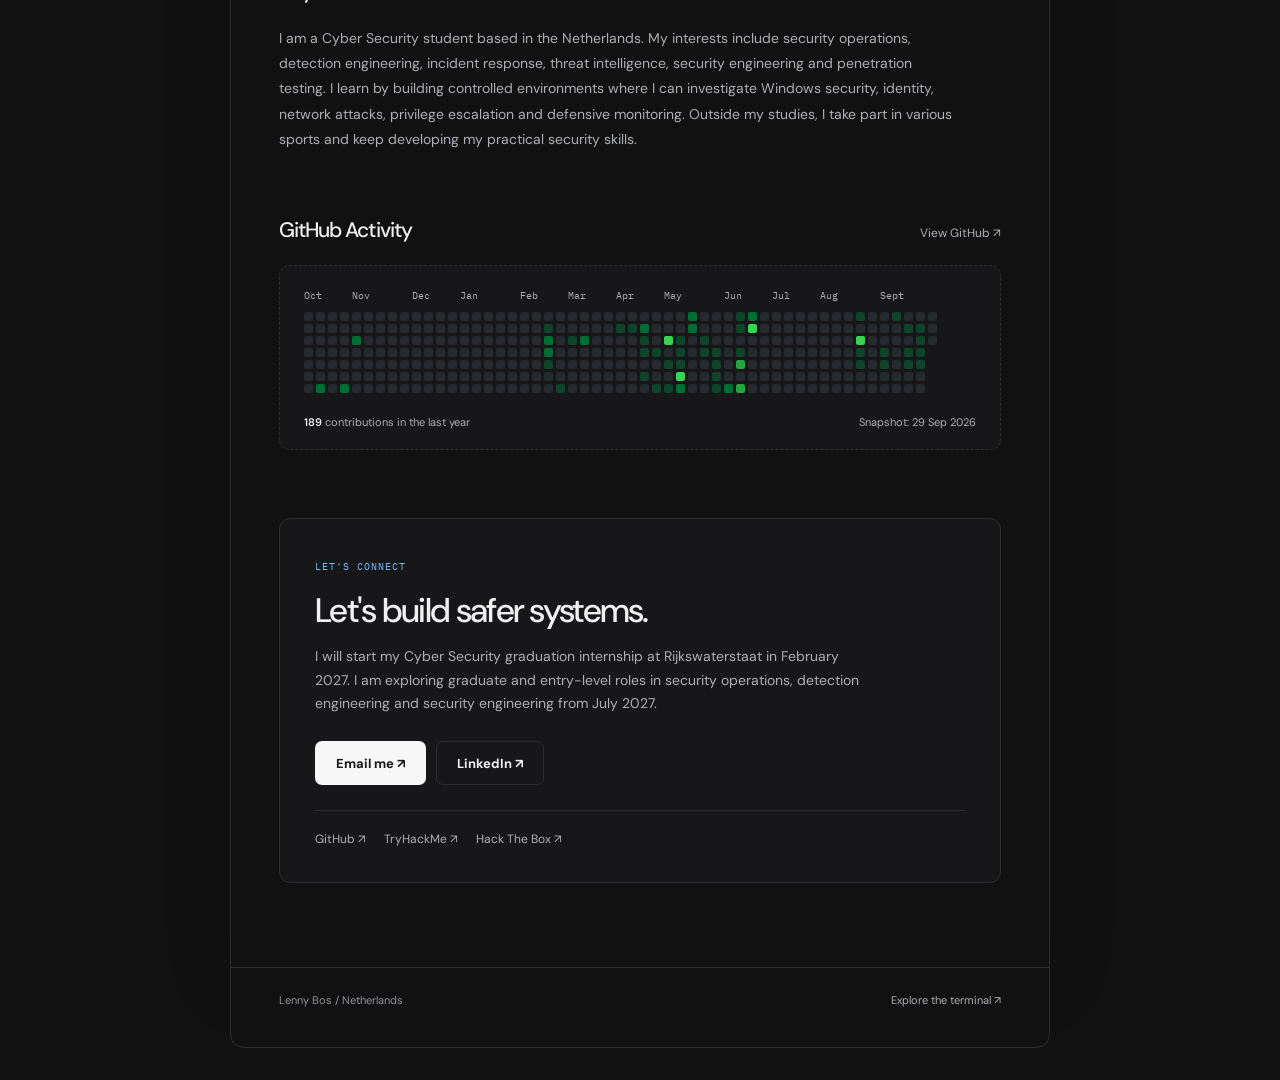
==== commit 3de3b988: "Add snowfall and improve the fox apple interaction" ====
--- a/index.html
+++ b/index.html
@@ -23,7 +23,7 @@
   </script>
 </head>
 <body class="page-portfolio" id="top">
-  <div class="portfolio-backdrop" aria-hidden="true"><canvas data-scene="backdrop"></canvas></div>
+  <div class="portfolio-backdrop" aria-hidden="true"><canvas data-scene="backdrop" data-snowfall></canvas></div>
   <canvas class="forest-intro-foreground" aria-hidden="true"></canvas>
   <button class="forest-intro-skip" type="button">Skip intro</button>
   <header class="site-header">
@@ -262,7 +262,7 @@
   <script src="./project-layouts.js" defer></script>
   <script src="./forest-intro.js?v=trim-trees" defer></script>
   <script src="./fox-pet.js" defer></script>
-  <script src="./fox-apple.js?v=level-trail" defer></script>
-  <script src="./scenes.js?v=full-forest" defer></script>
+  <script src="./fox-apple.js?v=apple-grab-area" defer></script>
+  <script src="./scenes.js?v=fox-wall-hang" defer></script>
 </body>
 </html>
